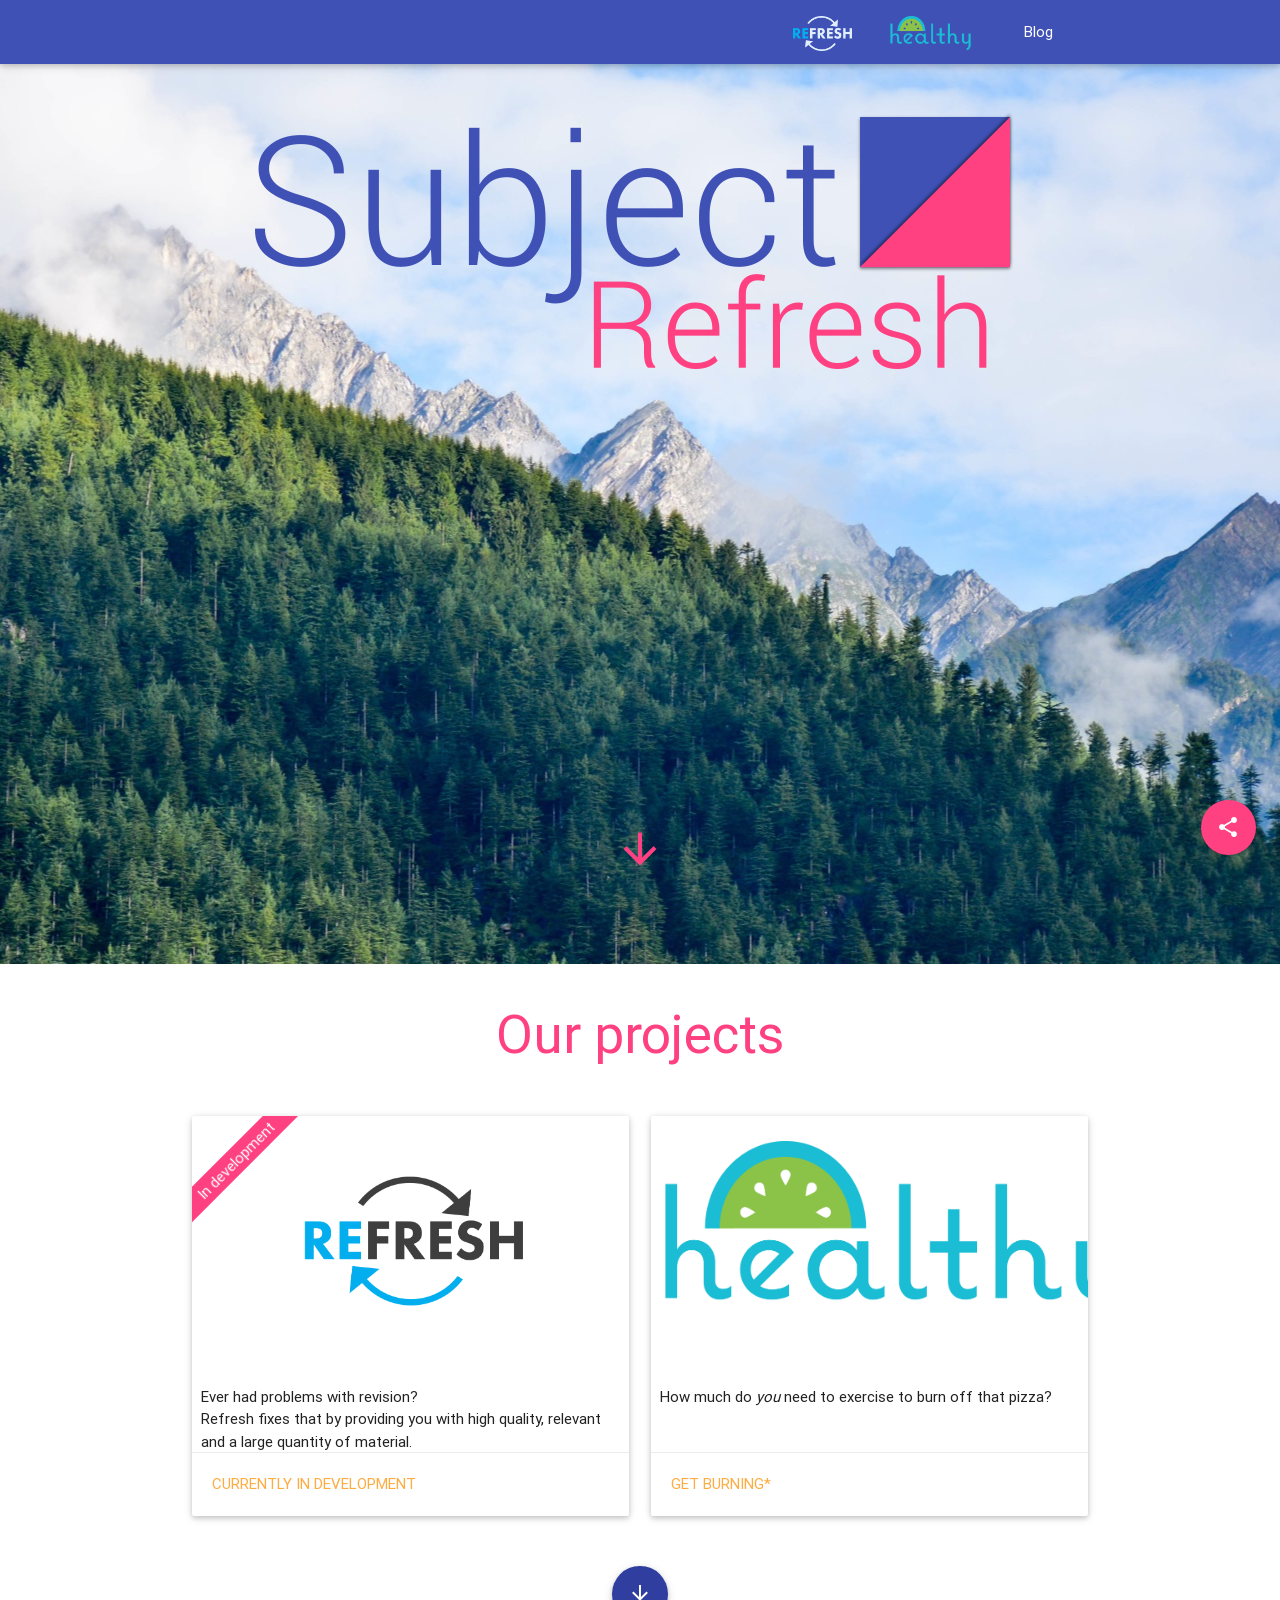
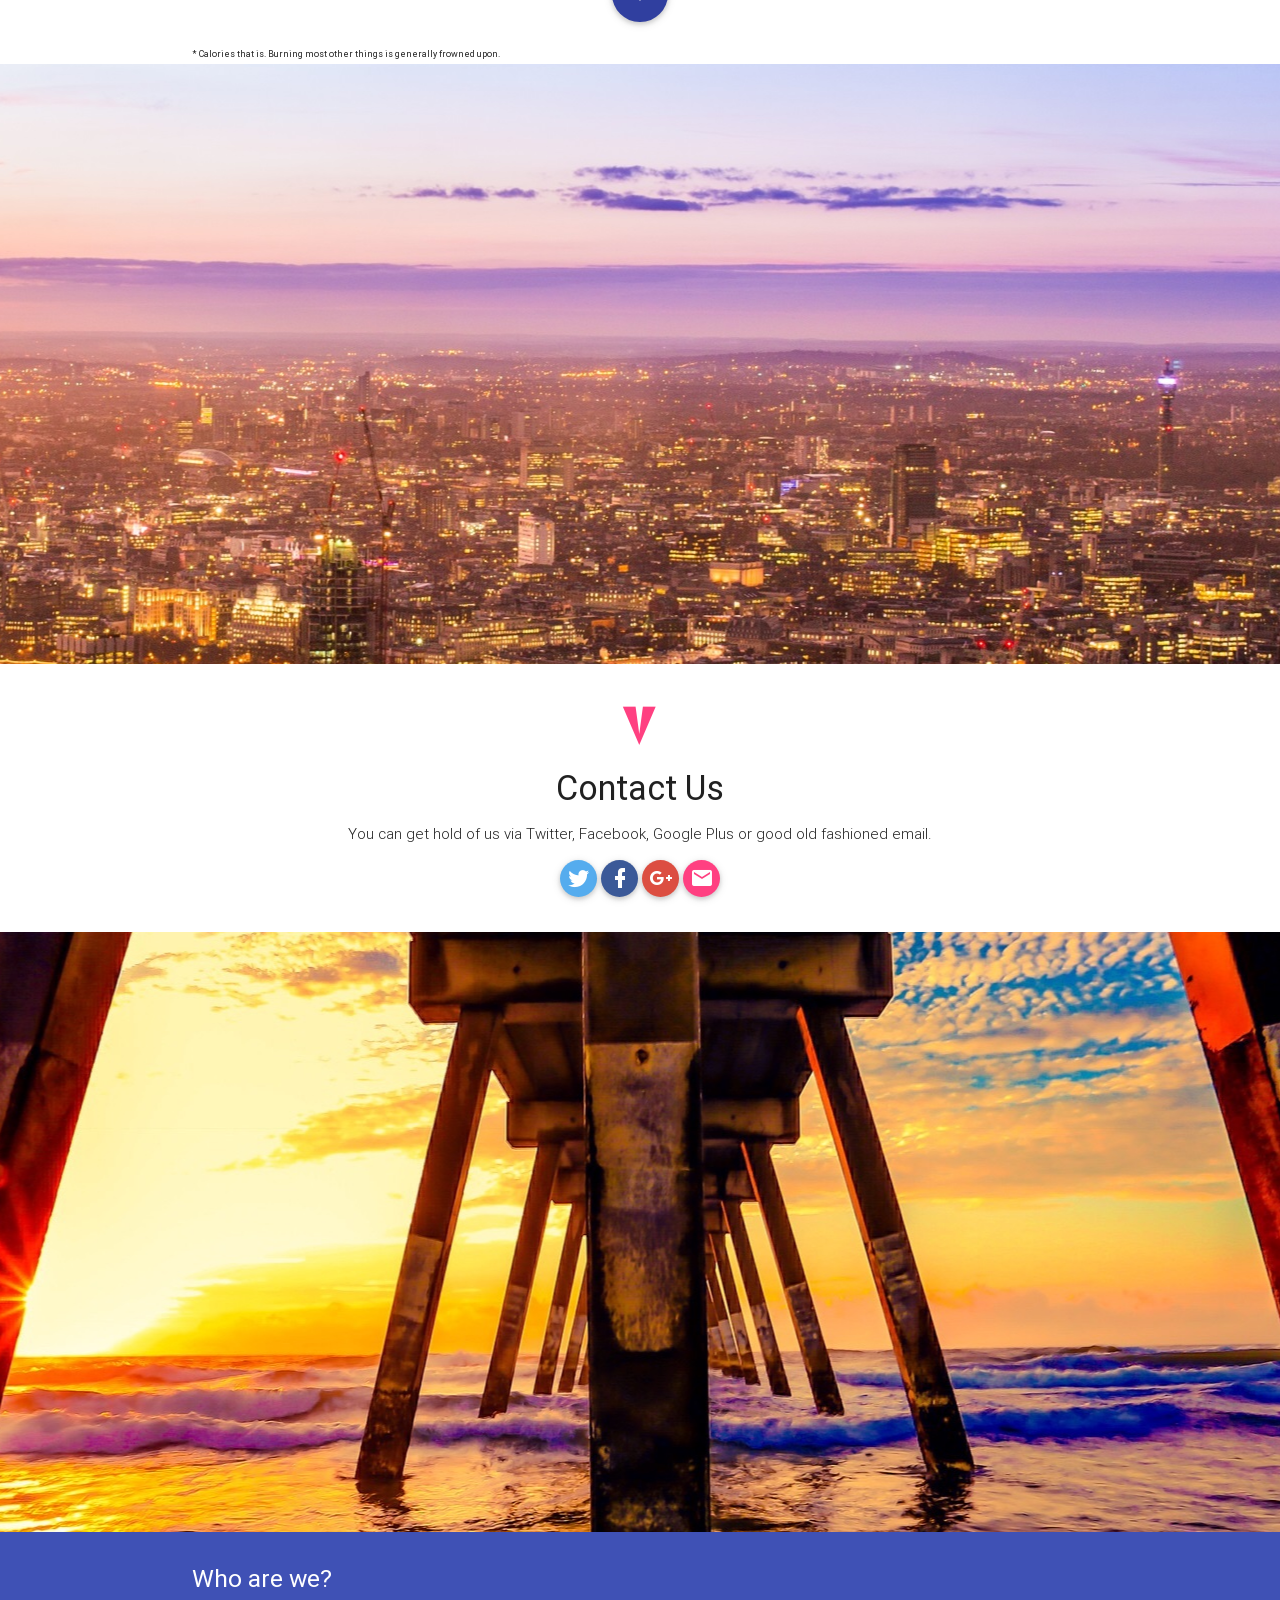
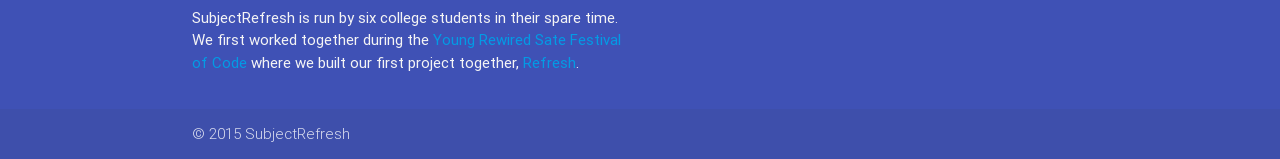
==== index.html @ 918a62bd "Align card image vertically" ====
<!DOCTYPE html>
<html lang="en">

<head>
    <meta http-equiv="Content-Type" content="text/html; charset=UTF-8" />
    <meta name="viewport" content="width=device-width, initial-scale=1, maximum-scale=1.0, user-scalable=no" />
    <title>SubjectRefresh</title>
    <!-- CSS  -->

    <link href="css/materialize.css" type="text/css" rel="stylesheet" media="screen,projection" />
    <link href="css/style.css" type="text/css" rel="stylesheet" media="screen,projection" />
    <link rel="apple-touch-icon" sizes="57x57" href="apple-touch-icon-57x57.png">
    <link rel="apple-touch-icon" sizes="60x60" href="apple-touch-icon-60x60.png">
    <link rel="apple-touch-icon" sizes="72x72" href="apple-touch-icon-72x72.png">
    <link rel="apple-touch-icon" sizes="76x76" href="apple-touch-icon-76x76.png">
    <link rel="apple-touch-icon" sizes="114x114" href="apple-touch-icon-114x114.png">
    <link rel="apple-touch-icon" sizes="120x120" href="apple-touch-icon-120x120.png">
    <link rel="apple-touch-icon" sizes="144x144" href="apple-touch-icon-144x144.png">
    <link rel="apple-touch-icon" sizes="152x152" href="apple-touch-icon-152x152.png">
    <link rel="apple-touch-icon" sizes="180x180" href="apple-touch-icon-180x180.png">
    <link rel="icon" type="image/png" href="favicon-32x32.png" sizes="32x32">
    <link rel="icon" type="image/png" href="android-chrome-192x192.png" sizes="192x192">
    <link rel="icon" type="image/png" href="favicon-96x96.png" sizes="96x96">
    <link rel="icon" type="image/png" href="favicon-16x16.png" sizes="16x16">
    <link rel="manifest" href="manifest.json">
    <link rel="mask-icon" href="safari-pinned-tab.svg" color="#3f51b5">
    <meta name="msapplication-TileColor" content="#ffffff">
    <meta name="msapplication-TileImage" content="mstile-144x144.png">
    <meta name="theme-color" content="#ffffff">

    <link href="css/materialdesignicons.css" media="all" rel="stylesheet" type="text/css" />
</head>

<body class="white">
    <div class="fixed-action-btn" style="bottom: 45px; right: 24px;">
        <a class="btn-floating btn-large pink">
            <i class="large mdi mdi-share-variant"></i>
        </a>
        <ul>
            <li><a class="btn-floating red" href="mailto:learn@subjectrefresh.info"><i class="large mdi mdi-email"></i></a></li>
            <li><a class="btn-floating blue darken-2" href="https://www.facebook.com/sharer/sharer.php?u=Check%20out%20REFRESH%20for%20some%20awesome%20revision%20tools%20http%3A//subjectrefresh.info/" target="_blank"><i class="large mdi mdi-facebook"></i></a></li>
            <li><a class="btn-floating green" href="https://plus.google.com/share?url=Check%20out%20http%3A//subjectrefresh.info/%20for%20some%20awesome%20revision%20tools%20" target="_blank"><i class="large mdi mdi-google-plus"></i></a></li>
            <li><a class="btn-floating light-blue darken-1" href="https://twitter.com/home?status=Check%20out%20http%3A//subjectrefresh.info/%20for%20some%20awesome%20revision%20tools%20%40subjectrefresh%20%23refresh" target="_blank"><i class="large mdi mdi-twitter"></i></a></li>
        </ul>
    </div>
    <nav class="indigo" role="navigation">
        <div class="nav-wrapper container">
            <ul class="right valign-wrapper">
                <li>
                    <a href="/refresh"> <img class="header-image" src="images/refresh.png" /></a>
                </li>
                <li>
                    <a href="/healthy"> <img class="header-image" src="images/healthy.png" /></a>
                </li>
                <li style="width: 100px">
                    <a href="/blog">Blog</a>
                </li>
            </ul>
        </div>
    </nav>
    <div id="index-banner" class="parallax-container center-align">
        <div class="section no-pad-bot valign-wrapper">
            <div class="container ">
                <br>
                <img class="responsive-img" src="images/logo.png">
                <a href="#projects"><span class="mdi mdi-arrow-down pink-text darken-1" style="position:absolute;left:0;right:0;bottom:10vh;font-size:50px"></span></a>
            </div>
        </div>
        <div class="parallax"><img src="images/trees.jpg" alt="Unsplashed background img 1"></div>
    </div>
    <div class=" container white">
        <div class="section">
            <div class="row">
                <div class="col s12 center pink-text">
                    <h2>Our projects</h2>
                    <br>
                </div>
                <div id="projects" class="col s12 m6 scrollspy">
                    <div class="card medium">
                        <div class="card-image valign-wrapper">
                            <div class="in-dev">In development</div>
                            <a href="/refresh" style="width: 100%;height: 100%;" class="valign-wrapper"><img src="images/refresh_dark.png"></a>
                            <span class="card-title">Refresh</span>
                        </div>
                        <div class="row">
                            <div class="card-content">
                                <p>Ever had problems with revision?</p>
                                <p>Refresh fixes that by providing you with high quality, relevant and a large quantity of material.</p>
                            </div>
                        </div>
                        <div class="card-action">
                            <a href="#projects">Currently in development</a>
                        </div>
                    </div>
                </div>
                <div class="col s12 m6">
                    <div class="card medium">
                        <div class="card-image valign-wrapper">
                            <a href="/healthy" style="width: 100%;height: 100%;" class="valign-wrapper"><img src="images/healthy.png"></a>
                            <span class="card-title">Healthy</span>
                        </div>
                        <div class="row">
                            <div class="card-content">
                                <p>How much do <i>you</i> need to exercise to burn off that pizza?</p>
                            </div>
                        </div>
                        <div class="card-action">
                            <a href="http://subjectrefresh.info/healthy/">Get burning*</a>
                        </div>
                    </div>
                </div>
            </div>
        </div>

        <div class="row center-align "><a href="#contact" class="btn-floating btn-large waves-effect waves-light indigo darken-1"><i class="mdi mdi-arrow-down"></i></a></div>
        <span class="small-font">* Calories that is. Burning most other things is generally frowned upon.</span>
    </div>
    <div class="parallax-container valign-wrapper">
        <div class="parallax"><img src="images/city.jpg" alt="Unsplashed background img 2" class="parallax-image"></div>
    </div>
    <div class="container">
        <div class="section">
            <div id="contact" class="row scrollspy">
                <div class="col s12 center">
                    <h3><i class="mdi-content-send pink-text" style="transform: rotate(90deg);"></i></h3>
                    <h4>Contact Us</h4>
                    <p class="light">You can get hold of us via Twitter, Facebook, Google Plus or good old fashioned email.</p>
                    <a href="https://twitter.com/SubjectRefresh" class="btn-floating light-blue darken-1" style="background-color:#55acee !important;" target="_blank"><i class="mdi mdi-twitter"></i></a>
                    <a href="https://facebook.com/SubjectRefresh" class="btn-floating blue darken-1" target="_blank" style="background-color:#3b5998 !important;"><i class="mdi mdi-facebook"></i></a>
                    <a href="https://plus.google.com" class="btn-floating red" target="_blank" style="background-color:#DC4E41 !important;"><i class="mdi mdi-google-plus"></i></a>
                    <a href="mailto:learn@subjectrefresh.info" class="btn-floating healthy-green"><i class="mdi mdi-email"></i></a>
                </div>
            </div>
        </div>
    </div>
    <div class="parallax-container valign-wrapper">
        <div class="parallax"><img src="images/pier.jpg" alt="Unsplashed background img 3"></div>
    </div>
    <footer class="page-footer">
        <div class="container">
            <div class="row">
                <div class="col l6 s12">
                    <h5 class="white-text">Who are we?</h5>
                    <p class="grey-text text-lighten-4">SubjectRefresh is run by six college students in their spare time. We first worked together during the <a href="http://yrs.io" target="_blank">Young Rewired Sate</a> <a href="http://festival.yrs.io" target="_blank">Festival of Code</a> where we built our first project together, <a href="/refresh" target="_blank">Refresh</a>.</p>
                </div>
            </div>
        </div>
        <div class="footer-copyright">
            <div class="container">
                &copy; 2015 SubjectRefresh
            </div>
        </div>
    </footer>
    <!--  Scripts-->
    <script src="https://code.jquery.com/jquery-2.1.1.min.js"></script>
    <script src="js/bin/materialize.js"></script>
    <script src="js/bin/init.js"></script>
    <script src="js/detectmobilebrowser.js"></script>
    <script>
    (function(i, s, o, g, r, a, m) {
        i['GoogleAnalyticsObject'] = r;
        i[r] = i[r] || function() {
            (i[r].q = i[r].q || []).push(arguments)
        }, i[r].l = 1 * new Date();
        a = s.createElement(o),
            m = s.getElementsByTagName(o)[0];
        a.async = 1;
        a.src = g;
        m.parentNode.insertBefore(a, m)
    })(window, document, 'script', 'http://www.google-analytics.com/analytics.js', 'ga');

    ga('create', 'UA-69122586-1', 'auto');
    ga('send', 'pageview');
    ga('_setDomainName', 'subjectrefresh.info');
    </script>
</body>

</html>
---- css/style.css ----
body {
    display: table;
    width: 100%;
}

.parallax-container {
    height: 600px;
}

.header-image {
    height: 35px;
    width: auto;
    vertical-align: middle;
}

footer.page-footer {
    margin-top: 0;
}

.small-font {
    font-size: 60%;
}

.parallax {
    /*top: initial;*/
}

#index-banner.parallax-container {
    height: 100vh;
}

.nav-bar-container {}
.nav-and-banner-wrapper {
    display: table-row;
}

.in-dev {
    position: absolute;
    height: 25px;
    background: #FF4081;
    min-width: 150px;
    top: 32px;
    left: -31px;
    color: #fff;
    text-align: center;
    line-height: 25px;
    transform: rotate(-45deg);
}

.drop-button {
    padding-top: 40px;
}

nav > .container > ul > li {
	min-width: 100px;
	text-align: center;
}
.card .card-image img {
    height: 80%;
    width: auto;
    margin-left: auto;
    margin-right: auto;
}
---- css/materialdesignicons.css ----
/* MaterialDesignIcons.com */
@font-face {
  font-family: "Material Design Icons";
  src: url("../fonts/materialdesignicons-webfont.eot?v=1.3.41");
  src: url("../fonts/materialdesignicons-webfont.eot?#iefix&v=1.3.41") format("embedded-opentype"), url("../fonts/materialdesignicons-webfont.woff2?v=1.3.41") format("woff2"), url("../fonts/materialdesignicons-webfont.woff?v=1.3.41") format("woff"), url("../fonts/materialdesignicons-webfont.ttf?v=1.3.41") format("truetype"), url("../fonts/materialdesignicons-webfont.svg?v=1.3.41#materialdesigniconsregular") format("svg");
  font-weight: normal;
  font-style: normal;
}
.mdi {
  display: inline-block;
  font: normal normal normal 24px/1 "Material Design Icons";
  font-size: inherit;
  text-rendering: auto;
  -webkit-font-smoothing: antialiased;
  -moz-osx-font-smoothing: grayscale;
  transform: translate(0, 0);
}

.mdi-access-point:before {
  content: "\f101";
}

.mdi-access-point-network:before {
  content: "\f102";
}

.mdi-account:before {
  content: "\f103";
}

.mdi-account-alert:before {
  content: "\f104";
}

.mdi-account-box:before {
  content: "\f105";
}

.mdi-account-box-outline:before {
  content: "\f106";
}

.mdi-account-check:before {
  content: "\f107";
}

.mdi-account-circle:before {
  content: "\f108";
}

.mdi-account-convert:before {
  content: "\f109";
}

.mdi-account-key:before {
  content: "\f10a";
}

.mdi-account-location:before {
  content: "\f10b";
}

.mdi-account-minus:before {
  content: "\f10c";
}

.mdi-account-multiple:before {
  content: "\f10d";
}

.mdi-account-multiple-outline:before {
  content: "\f10e";
}

.mdi-account-multiple-plus:before {
  content: "\f10f";
}

.mdi-account-network:before {
  content: "\f110";
}

.mdi-account-outline:before {
  content: "\f111";
}

.mdi-account-plus:before {
  content: "\f112";
}

.mdi-account-remove:before {
  content: "\f113";
}

.mdi-account-search:before {
  content: "\f114";
}

.mdi-account-star:before {
  content: "\f115";
}

.mdi-account-star-variant:before {
  content: "\f116";
}

.mdi-account-switch:before {
  content: "\f117";
}

.mdi-air-conditioner:before {
  content: "\f118";
}

.mdi-airballoon:before {
  content: "\f119";
}

.mdi-airplane:before {
  content: "\f11a";
}

.mdi-airplane-off:before {
  content: "\f11b";
}

.mdi-alarm:before {
  content: "\f11c";
}

.mdi-alarm-check:before {
  content: "\f11d";
}

.mdi-alarm-multiple:before {
  content: "\f11e";
}

.mdi-alarm-off:before {
  content: "\f11f";
}

.mdi-alarm-plus:before {
  content: "\f120";
}

.mdi-album:before {
  content: "\f121";
}

.mdi-alert:before {
  content: "\f122";
}

.mdi-alert-box:before {
  content: "\f123";
}

.mdi-alert-circle:before {
  content: "\f124";
}

.mdi-alert-octagon:before {
  content: "\f125";
}

.mdi-alpha:before {
  content: "\f126";
}

.mdi-alphabetical:before {
  content: "\f127";
}

.mdi-amazon:before {
  content: "\f128";
}

.mdi-amazon-clouddrive:before {
  content: "\f129";
}

.mdi-ambulance:before {
  content: "\f12a";
}

.mdi-android:before {
  content: "\f12b";
}

.mdi-android-debug-bridge:before {
  content: "\f12c";
}

.mdi-android-studio:before {
  content: "\f12d";
}

.mdi-apple:before {
  content: "\f12e";
}

.mdi-apple-finder:before {
  content: "\f12f";
}

.mdi-apple-ios:before {
  content: "\f130";
}

.mdi-apple-mobileme:before {
  content: "\f131";
}

.mdi-apple-safari:before {
  content: "\f132";
}

.mdi-appnet:before {
  content: "\f133";
}

.mdi-apps:before {
  content: "\f134";
}

.mdi-archive:before {
  content: "\f135";
}

.mdi-arrange-bring-forward:before {
  content: "\f136";
}

.mdi-arrange-bring-to-front:before {
  content: "\f137";
}

.mdi-arrange-send-backward:before {
  content: "\f138";
}

.mdi-arrange-send-to-back:before {
  content: "\f139";
}

.mdi-arrow-all:before {
  content: "\f13a";
}

.mdi-arrow-bottom-left:before {
  content: "\f13b";
}

.mdi-arrow-bottom-right:before {
  content: "\f13c";
}

.mdi-arrow-collapse:before {
  content: "\f13d";
}

.mdi-arrow-down:before {
  content: "\f13e";
}

.mdi-arrow-down-bold:before {
  content: "\f13f";
}

.mdi-arrow-down-bold-circle:before {
  content: "\f140";
}

.mdi-arrow-down-bold-circle-outline:before {
  content: "\f141";
}

.mdi-arrow-down-bold-hexagon-outline:before {
  content: "\f142";
}

.mdi-arrow-expand:before {
  content: "\f143";
}

.mdi-arrow-left:before {
  content: "\f144";
}

.mdi-arrow-left-bold:before {
  content: "\f145";
}

.mdi-arrow-left-bold-circle:before {
  content: "\f146";
}

.mdi-arrow-left-bold-circle-outline:before {
  content: "\f147";
}

.mdi-arrow-left-bold-hexagon-outline:before {
  content: "\f148";
}

.mdi-arrow-right:before {
  content: "\f149";
}

.mdi-arrow-right-bold:before {
  content: "\f14a";
}

.mdi-arrow-right-bold-circle:before {
  content: "\f14b";
}

.mdi-arrow-right-bold-circle-outline:before {
  content: "\f14c";
}

.mdi-arrow-right-bold-hexagon-outline:before {
  content: "\f14d";
}

.mdi-arrow-top-left:before {
  content: "\f14e";
}

.mdi-arrow-top-right:before {
  content: "\f14f";
}

.mdi-arrow-up:before {
  content: "\f150";
}

.mdi-arrow-up-bold:before {
  content: "\f151";
}

.mdi-arrow-up-bold-circle:before {
  content: "\f152";
}

.mdi-arrow-up-bold-circle-outline:before {
  content: "\f153";
}

.mdi-arrow-up-bold-hexagon-outline:before {
  content: "\f154";
}

.mdi-at:before {
  content: "\f155";
}

.mdi-attachment:before {
  content: "\f156";
}

.mdi-audiobook:before {
  content: "\f157";
}

.mdi-auto-fix:before {
  content: "\f158";
}

.mdi-auto-upload:before {
  content: "\f159";
}

.mdi-baby:before {
  content: "\f15a";
}

.mdi-backburger:before {
  content: "\f15b";
}

.mdi-backup-restore:before {
  content: "\f15c";
}

.mdi-bank:before {
  content: "\f15d";
}

.mdi-barcode:before {
  content: "\f15e";
}

.mdi-barley:before {
  content: "\f15f";
}

.mdi-barrel:before {
  content: "\f160";
}

.mdi-basecamp:before {
  content: "\f161";
}

.mdi-basket:before {
  content: "\f162";
}

.mdi-basket-fill:before {
  content: "\f163";
}

.mdi-basket-unfill:before {
  content: "\f164";
}

.mdi-battery:before {
  content: "\f165";
}

.mdi-battery-10:before {
  content: "\f166";
}

.mdi-battery-20:before {
  content: "\f167";
}

.mdi-battery-30:before {
  content: "\f168";
}

.mdi-battery-40:before {
  content: "\f169";
}

.mdi-battery-50:before {
  content: "\f16a";
}

.mdi-battery-60:before {
  content: "\f16b";
}

.mdi-battery-70:before {
  content: "\f16c";
}

.mdi-battery-80:before {
  content: "\f16d";
}

.mdi-battery-90:before {
  content: "\f16e";
}

.mdi-battery-alert:before {
  content: "\f16f";
}

.mdi-battery-charging-100:before {
  content: "\f170";
}

.mdi-battery-charging-20:before {
  content: "\f171";
}

.mdi-battery-charging-30:before {
  content: "\f172";
}

.mdi-battery-charging-40:before {
  content: "\f173";
}

.mdi-battery-charging-60:before {
  content: "\f174";
}

.mdi-battery-charging-80:before {
  content: "\f175";
}

.mdi-battery-charging-90:before {
  content: "\f176";
}

.mdi-battery-minus:before {
  content: "\f177";
}

.mdi-battery-negative:before {
  content: "\f178";
}

.mdi-battery-outline:before {
  content: "\f179";
}

.mdi-battery-plus:before {
  content: "\f17a";
}

.mdi-battery-positive:before {
  content: "\f17b";
}

.mdi-battery-unknown:before {
  content: "\f17c";
}

.mdi-beach:before {
  content: "\f17d";
}

.mdi-beaker:before {
  content: "\f17e";
}

.mdi-beaker-empty:before {
  content: "\f17f";
}

.mdi-beaker-empty-outline:before {
  content: "\f180";
}

.mdi-beaker-outline:before {
  content: "\f181";
}

.mdi-beats:before {
  content: "\f182";
}

.mdi-beer:before {
  content: "\f183";
}

.mdi-behance:before {
  content: "\f184";
}

.mdi-bell:before {
  content: "\f185";
}

.mdi-bell-off:before {
  content: "\f186";
}

.mdi-bell-outline:before {
  content: "\f187";
}

.mdi-bell-ring:before {
  content: "\f188";
}

.mdi-bell-ring-outline:before {
  content: "\f189";
}

.mdi-bell-sleep:before {
  content: "\f18a";
}

.mdi-beta:before {
  content: "\f18b";
}

.mdi-bike:before {
  content: "\f18c";
}

.mdi-bing:before {
  content: "\f18d";
}

.mdi-binoculars:before {
  content: "\f18e";
}

.mdi-bio:before {
  content: "\f18f";
}

.mdi-biohazard:before {
  content: "\f190";
}

.mdi-bitbucket:before {
  content: "\f191";
}

.mdi-black-mesa:before {
  content: "\f192";
}

.mdi-blackberry:before {
  content: "\f193";
}

.mdi-blinds:before {
  content: "\f194";
}

.mdi-block-helper:before {
  content: "\f195";
}

.mdi-blogger:before {
  content: "\f196";
}

.mdi-bluetooth:before {
  content: "\f197";
}

.mdi-bluetooth-audio:before {
  content: "\f198";
}

.mdi-bluetooth-connect:before {
  content: "\f199";
}

.mdi-bluetooth-settings:before {
  content: "\f19a";
}

.mdi-bluetooth-transfer:before {
  content: "\f19b";
}

.mdi-blur:before {
  content: "\f19c";
}

.mdi-blur-linear:before {
  content: "\f19d";
}

.mdi-blur-off:before {
  content: "\f19e";
}

.mdi-blur-radial:before {
  content: "\f19f";
}

.mdi-bone:before {
  content: "\f1a0";
}

.mdi-book:before {
  content: "\f1a1";
}

.mdi-book-multiple:before {
  content: "\f1a2";
}

.mdi-book-multiple-variant:before {
  content: "\f1a3";
}

.mdi-book-open:before {
  content: "\f1a4";
}

.mdi-book-variant:before {
  content: "\f1a5";
}

.mdi-bookmark:before {
  content: "\f1a6";
}

.mdi-bookmark-check:before {
  content: "\f1a7";
}

.mdi-bookmark-music:before {
  content: "\f1a8";
}

.mdi-bookmark-outline:before {
  content: "\f1a9";
}

.mdi-bookmark-outline-plus:before {
  content: "\f1aa";
}

.mdi-bookmark-plus:before {
  content: "\f1ab";
}

.mdi-bookmark-remove:before {
  content: "\f1ac";
}

.mdi-border-all:before {
  content: "\f1ad";
}

.mdi-border-bottom:before {
  content: "\f1ae";
}

.mdi-border-color:before {
  content: "\f1af";
}

.mdi-border-horizontal:before {
  content: "\f1b0";
}

.mdi-border-inside:before {
  content: "\f1b1";
}

.mdi-border-left:before {
  content: "\f1b2";
}

.mdi-border-none:before {
  content: "\f1b3";
}

.mdi-border-outside:before {
  content: "\f1b4";
}

.mdi-border-right:before {
  content: "\f1b5";
}

.mdi-border-top:before {
  content: "\f1b6";
}

.mdi-border-vertical:before {
  content: "\f1b7";
}

.mdi-bowling:before {
  content: "\f1b8";
}

.mdi-box:before {
  content: "\f1b9";
}

.mdi-briefcase:before {
  content: "\f1ba";
}

.mdi-briefcase-check:before {
  content: "\f1bb";
}

.mdi-briefcase-download:before {
  content: "\f1bc";
}

.mdi-briefcase-upload:before {
  content: "\f1bd";
}

.mdi-brightness-1:before {
  content: "\f1be";
}

.mdi-brightness-2:before {
  content: "\f1bf";
}

.mdi-brightness-3:before {
  content: "\f1c0";
}

.mdi-brightness-4:before {
  content: "\f1c1";
}

.mdi-brightness-5:before {
  content: "\f1c2";
}

.mdi-brightness-6:before {
  content: "\f1c3";
}

.mdi-brightness-7:before {
  content: "\f1c4";
}

.mdi-brightness-auto:before {
  content: "\f1c5";
}

.mdi-broom:before {
  content: "\f1c6";
}

.mdi-brush:before {
  content: "\f1c7";
}

.mdi-bug:before {
  content: "\f1c8";
}

.mdi-bulletin-board:before {
  content: "\f1c9";
}

.mdi-bullhorn:before {
  content: "\f1ca";
}

.mdi-bus:before {
  content: "\f1cb";
}

.mdi-cake:before {
  content: "\f1cc";
}

.mdi-cake-variant:before {
  content: "\f1cd";
}

.mdi-calculator:before {
  content: "\f1ce";
}

.mdi-calendar:before {
  content: "\f1cf";
}

.mdi-calendar-blank:before {
  content: "\f1d0";
}

.mdi-calendar-check:before {
  content: "\f1d1";
}

.mdi-calendar-clock:before {
  content: "\f1d2";
}

.mdi-calendar-multiple:before {
  content: "\f1d3";
}

.mdi-calendar-multiple-check:before {
  content: "\f1d4";
}

.mdi-calendar-plus:before {
  content: "\f1d5";
}

.mdi-calendar-remove:before {
  content: "\f1d6";
}

.mdi-calendar-text:before {
  content: "\f1d7";
}

.mdi-calendar-today:before {
  content: "\f1d8";
}

.mdi-camcorder:before {
  content: "\f1d9";
}

.mdi-camcorder-box:before {
  content: "\f1da";
}

.mdi-camcorder-box-off:before {
  content: "\f1db";
}

.mdi-camcorder-off:before {
  content: "\f1dc";
}

.mdi-camera:before {
  content: "\f1dd";
}

.mdi-camera-front:before {
  content: "\f1de";
}

.mdi-camera-front-variant:before {
  content: "\f1df";
}

.mdi-camera-iris:before {
  content: "\f1e0";
}

.mdi-camera-party-mode:before {
  content: "\f1e1";
}

.mdi-camera-rear:before {
  content: "\f1e2";
}

.mdi-camera-rear-variant:before {
  content: "\f1e3";
}

.mdi-camera-switch:before {
  content: "\f1e4";
}

.mdi-camera-timer:before {
  content: "\f1e5";
}

.mdi-candycane:before {
  content: "\f1e6";
}

.mdi-car:before {
  content: "\f1e7";
}

.mdi-car-battery:before {
  content: "\f1e8";
}

.mdi-car-wash:before {
  content: "\f1e9";
}

.mdi-carrot:before {
  content: "\f1ea";
}

.mdi-cart:before {
  content: "\f1eb";
}

.mdi-cart-outline:before {
  content: "\f1ec";
}

.mdi-case-sensitive-alt:before {
  content: "\f1ed";
}

.mdi-cash:before {
  content: "\f1ee";
}

.mdi-cash-100:before {
  content: "\f1ef";
}

.mdi-cash-multiple:before {
  content: "\f1f0";
}

.mdi-cash-usd:before {
  content: "\f1f1";
}

.mdi-cast:before {
  content: "\f1f2";
}

.mdi-cast-connected:before {
  content: "\f1f3";
}

.mdi-castle:before {
  content: "\f1f4";
}

.mdi-cat:before {
  content: "\f1f5";
}

.mdi-cellphone:before {
  content: "\f1f6";
}

.mdi-cellphone-android:before {
  content: "\f1f7";
}

.mdi-cellphone-basic:before {
  content: "\f1f8";
}

.mdi-cellphone-dock:before {
  content: "\f1f9";
}

.mdi-cellphone-iphone:before {
  content: "\f1fa";
}

.mdi-cellphone-link:before {
  content: "\f1fb";
}

.mdi-cellphone-link-off:before {
  content: "\f1fc";
}

.mdi-cellphone-settings:before {
  content: "\f1fd";
}

.mdi-certificate:before {
  content: "\f1fe";
}

.mdi-chair-school:before {
  content: "\f1ff";
}

.mdi-chart-arc:before {
  content: "\f200";
}

.mdi-chart-areaspline:before {
  content: "\f201";
}

.mdi-chart-bar:before {
  content: "\f202";
}

.mdi-chart-histogram:before {
  content: "\f203";
}

.mdi-chart-line:before {
  content: "\f204";
}

.mdi-chart-pie:before {
  content: "\f205";
}

.mdi-check:before {
  content: "\f206";
}

.mdi-check-all:before {
  content: "\f207";
}

.mdi-checkbox-blank:before {
  content: "\f208";
}

.mdi-checkbox-blank-circle:before {
  content: "\f209";
}

.mdi-checkbox-blank-circle-outline:before {
  content: "\f20a";
}

.mdi-checkbox-blank-outline:before {
  content: "\f20b";
}

.mdi-checkbox-marked:before {
  content: "\f20c";
}

.mdi-checkbox-marked-circle:before {
  content: "\f20d";
}

.mdi-checkbox-marked-circle-outline:before {
  content: "\f20e";
}

.mdi-checkbox-marked-outline:before {
  content: "\f20f";
}

.mdi-checkbox-multiple-blank:before {
  content: "\f210";
}

.mdi-checkbox-multiple-blank-outline:before {
  content: "\f211";
}

.mdi-checkbox-multiple-marked:before {
  content: "\f212";
}

.mdi-checkbox-multiple-marked-outline:before {
  content: "\f213";
}

.mdi-checkerboard:before {
  content: "\f214";
}

.mdi-chevron-double-down:before {
  content: "\f215";
}

.mdi-chevron-double-left:before {
  content: "\f216";
}

.mdi-chevron-double-right:before {
  content: "\f217";
}

.mdi-chevron-double-up:before {
  content: "\f218";
}

.mdi-chevron-down:before {
  content: "\f219";
}

.mdi-chevron-left:before {
  content: "\f21a";
}

.mdi-chevron-right:before {
  content: "\f21b";
}

.mdi-chevron-up:before {
  content: "\f21c";
}

.mdi-church:before {
  content: "\f21d";
}

.mdi-cisco-webex:before {
  content: "\f21e";
}

.mdi-city:before {
  content: "\f21f";
}

.mdi-clipboard:before {
  content: "\f220";
}

.mdi-clipboard-account:before {
  content: "\f221";
}

.mdi-clipboard-alert:before {
  content: "\f222";
}

.mdi-clipboard-arrow-down:before {
  content: "\f223";
}

.mdi-clipboard-arrow-left:before {
  content: "\f224";
}

.mdi-clipboard-check:before {
  content: "\f225";
}

.mdi-clipboard-outline:before {
  content: "\f226";
}

.mdi-clipboard-text:before {
  content: "\f227";
}

.mdi-clippy:before {
  content: "\f228";
}

.mdi-clock:before {
  content: "\f229";
}

.mdi-clock-fast:before {
  content: "\f22a";
}

.mdi-close:before {
  content: "\f22b";
}

.mdi-close-box:before {
  content: "\f22c";
}

.mdi-close-box-outline:before {
  content: "\f22d";
}

.mdi-close-circle:before {
  content: "\f22e";
}

.mdi-close-circle-outline:before {
  content: "\f22f";
}

.mdi-close-network:before {
  content: "\f230";
}

.mdi-closed-caption:before {
  content: "\f231";
}

.mdi-cloud:before {
  content: "\f232";
}

.mdi-cloud-check:before {
  content: "\f233";
}

.mdi-cloud-circle:before {
  content: "\f234";
}

.mdi-cloud-download:before {
  content: "\f235";
}

.mdi-cloud-outline:before {
  content: "\f236";
}

.mdi-cloud-outline-off:before {
  content: "\f237";
}

.mdi-cloud-print:before {
  content: "\f238";
}

.mdi-cloud-print-outline:before {
  content: "\f239";
}

.mdi-cloud-upload:before {
  content: "\f23a";
}

.mdi-code-array:before {
  content: "\f23b";
}

.mdi-code-braces:before {
  content: "\f23c";
}

.mdi-code-brackets:before {
  content: "\f23d";
}

.mdi-code-equal:before {
  content: "\f23e";
}

.mdi-code-greater-than:before {
  content: "\f23f";
}

.mdi-code-less-than:before {
  content: "\f240";
}

.mdi-code-less-than-or-equal:before {
  content: "\f241";
}

.mdi-code-not-equal:before {
  content: "\f242";
}

.mdi-code-not-equal-variant:before {
  content: "\f243";
}

.mdi-code-parentheses:before {
  content: "\f244";
}

.mdi-code-string:before {
  content: "\f245";
}

.mdi-code-tags:before {
  content: "\f246";
}

.mdi-codepen:before {
  content: "\f247";
}

.mdi-coffee:before {
  content: "\f248";
}

.mdi-coffee-to-go:before {
  content: "\f249";
}

.mdi-coin:before {
  content: "\f24a";
}

.mdi-color-helper:before {
  content: "\f24b";
}

.mdi-comment:before {
  content: "\f24c";
}

.mdi-comment-account:before {
  content: "\f24d";
}

.mdi-comment-account-outline:before {
  content: "\f24e";
}

.mdi-comment-alert:before {
  content: "\f24f";
}

.mdi-comment-alert-outline:before {
  content: "\f250";
}

.mdi-comment-check:before {
  content: "\f251";
}

.mdi-comment-check-outline:before {
  content: "\f252";
}

.mdi-comment-multiple-outline:before {
  content: "\f253";
}

.mdi-comment-outline:before {
  content: "\f254";
}

.mdi-comment-plus-outline:before {
  content: "\f255";
}

.mdi-comment-processing:before {
  content: "\f256";
}

.mdi-comment-processing-outline:before {
  content: "\f257";
}

.mdi-comment-remove-outline:before {
  content: "\f258";
}

.mdi-comment-text:before {
  content: "\f259";
}

.mdi-comment-text-outline:before {
  content: "\f25a";
}

.mdi-compare:before {
  content: "\f25b";
}

.mdi-compass:before {
  content: "\f25c";
}

.mdi-compass-outline:before {
  content: "\f25d";
}

.mdi-console:before {
  content: "\f25e";
}

.mdi-content-copy:before {
  content: "\f25f";
}

.mdi-content-cut:before {
  content: "\f260";
}

.mdi-content-duplicate:before {
  content: "\f261";
}

.mdi-content-paste:before {
  content: "\f262";
}

.mdi-content-save:before {
  content: "\f263";
}

.mdi-content-save-all:before {
  content: "\f264";
}

.mdi-contrast:before {
  content: "\f265";
}

.mdi-contrast-box:before {
  content: "\f266";
}

.mdi-contrast-circle:before {
  content: "\f267";
}

.mdi-cow:before {
  content: "\f268";
}

.mdi-credit-card:before {
  content: "\f269";
}

.mdi-credit-card-multiple:before {
  content: "\f26a";
}

.mdi-credit-card-scan:before {
  content: "\f26b";
}

.mdi-crop:before {
  content: "\f26c";
}

.mdi-crop-free:before {
  content: "\f26d";
}

.mdi-crop-landscape:before {
  content: "\f26e";
}

.mdi-crop-portrait:before {
  content: "\f26f";
}

.mdi-crop-square:before {
  content: "\f270";
}

.mdi-crosshairs:before {
  content: "\f271";
}

.mdi-crosshairs-gps:before {
  content: "\f272";
}

.mdi-crown:before {
  content: "\f273";
}

.mdi-cube:before {
  content: "\f274";
}

.mdi-cube-outline:before {
  content: "\f275";
}

.mdi-cube-unfolded:before {
  content: "\f276";
}

.mdi-cup:before {
  content: "\f277";
}

.mdi-cup-water:before {
  content: "\f278";
}

.mdi-currency-btc:before {
  content: "\f279";
}

.mdi-currency-eur:before {
  content: "\f27a";
}

.mdi-currency-gbp:before {
  content: "\f27b";
}

.mdi-currency-inr:before {
  content: "\f27c";
}

.mdi-currency-ngn:before {
  content: "\f27d";
}

.mdi-currency-rub:before {
  content: "\f27e";
}

.mdi-currency-try:before {
  content: "\f27f";
}

.mdi-currency-usd:before {
  content: "\f280";
}

.mdi-cursor-default:before {
  content: "\f281";
}

.mdi-cursor-default-outline:before {
  content: "\f282";
}

.mdi-cursor-move:before {
  content: "\f283";
}

.mdi-cursor-pointer:before {
  content: "\f284";
}

.mdi-database:before {
  content: "\f285";
}

.mdi-database-minus:before {
  content: "\f286";
}

.mdi-database-plus:before {
  content: "\f287";
}

.mdi-debug-step-into:before {
  content: "\f288";
}

.mdi-debug-step-out:before {
  content: "\f289";
}

.mdi-debug-step-over:before {
  content: "\f28a";
}

.mdi-decimal-decrease:before {
  content: "\f28b";
}

.mdi-decimal-increase:before {
  content: "\f28c";
}

.mdi-delete:before {
  content: "\f28d";
}

.mdi-delete-variant:before {
  content: "\f28e";
}

.mdi-deskphone:before {
  content: "\f28f";
}

.mdi-desktop-mac:before {
  content: "\f290";
}

.mdi-desktop-tower:before {
  content: "\f291";
}

.mdi-details:before {
  content: "\f292";
}

.mdi-deviantart:before {
  content: "\f293";
}

.mdi-diamond:before {
  content: "\f294";
}

.mdi-dice:before {
  content: "\f295";
}

.mdi-dice-1:before {
  content: "\f296";
}

.mdi-dice-2:before {
  content: "\f297";
}

.mdi-dice-3:before {
  content: "\f298";
}

.mdi-dice-4:before {
  content: "\f299";
}

.mdi-dice-5:before {
  content: "\f29a";
}

.mdi-dice-6:before {
  content: "\f29b";
}

.mdi-directions:before {
  content: "\f29c";
}

.mdi-disk-alert:before {
  content: "\f29d";
}

.mdi-disqus:before {
  content: "\f29e";
}

.mdi-disqus-outline:before {
  content: "\f29f";
}

.mdi-division:before {
  content: "\f2a0";
}

.mdi-division-box:before {
  content: "\f2a1";
}

.mdi-dns:before {
  content: "\f2a2";
}

.mdi-domain:before {
  content: "\f2a3";
}

.mdi-dots-horizontal:before {
  content: "\f2a4";
}

.mdi-dots-vertical:before {
  content: "\f2a5";
}

.mdi-download:before {
  content: "\f2a6";
}

.mdi-drag:before {
  content: "\f2a7";
}

.mdi-drag-horizontal:before {
  content: "\f2a8";
}

.mdi-drag-vertical:before {
  content: "\f2a9";
}

.mdi-drawing:before {
  content: "\f2aa";
}

.mdi-drawing-box:before {
  content: "\f2ab";
}

.mdi-dribbble:before {
  content: "\f2ac";
}

.mdi-dribbble-box:before {
  content: "\f2ad";
}

.mdi-drone:before {
  content: "\f2ae";
}

.mdi-dropbox:before {
  content: "\f2af";
}

.mdi-drupal:before {
  content: "\f2b0";
}

.mdi-duck:before {
  content: "\f2b1";
}

.mdi-dumbbell:before {
  content: "\f2b2";
}

.mdi-earth:before {
  content: "\f2b3";
}

.mdi-earth-off:before {
  content: "\f2b4";
}

.mdi-edge:before {
  content: "\f2b5";
}

.mdi-eject:before {
  content: "\f2b6";
}

.mdi-elevation-decline:before {
  content: "\f2b7";
}

.mdi-elevation-rise:before {
  content: "\f2b8";
}

.mdi-elevator:before {
  content: "\f2b9";
}

.mdi-email:before {
  content: "\f2ba";
}

.mdi-email-open:before {
  content: "\f2bb";
}

.mdi-email-outline:before {
  content: "\f2bc";
}

.mdi-email-secure:before {
  content: "\f2bd";
}

.mdi-emoticon:before {
  content: "\f2be";
}

.mdi-emoticon-cool:before {
  content: "\f2bf";
}

.mdi-emoticon-devil:before {
  content: "\f2c0";
}

.mdi-emoticon-happy:before {
  content: "\f2c1";
}

.mdi-emoticon-neutral:before {
  content: "\f2c2";
}

.mdi-emoticon-poop:before {
  content: "\f2c3";
}

.mdi-emoticon-sad:before {
  content: "\f2c4";
}

.mdi-emoticon-tongue:before {
  content: "\f2c5";
}

.mdi-engine:before {
  content: "\f2c6";
}

.mdi-engine-outline:before {
  content: "\f2c7";
}

.mdi-equal:before {
  content: "\f2c8";
}

.mdi-equal-box:before {
  content: "\f2c9";
}

.mdi-eraser:before {
  content: "\f2ca";
}

.mdi-escalator:before {
  content: "\f2cb";
}

.mdi-ethernet:before {
  content: "\f2cc";
}

.mdi-ethernet-cable:before {
  content: "\f2cd";
}

.mdi-ethernet-cable-off:before {
  content: "\f2ce";
}

.mdi-etsy:before {
  content: "\f2cf";
}

.mdi-evernote:before {
  content: "\f2d0";
}

.mdi-exclamation:before {
  content: "\f2d1";
}

.mdi-exit-to-app:before {
  content: "\f2d2";
}

.mdi-export:before {
  content: "\f2d3";
}

.mdi-eye:before {
  content: "\f2d4";
}

.mdi-eye-off:before {
  content: "\f2d5";
}

.mdi-eyedropper:before {
  content: "\f2d6";
}

.mdi-eyedropper-variant:before {
  content: "\f2d7";
}

.mdi-facebook:before {
  content: "\f2d8";
}

.mdi-facebook-box:before {
  content: "\f2d9";
}

.mdi-facebook-messenger:before {
  content: "\f2da";
}

.mdi-factory:before {
  content: "\f2db";
}

.mdi-fan:before {
  content: "\f2dc";
}

.mdi-fast-forward:before {
  content: "\f2dd";
}

.mdi-fax:before {
  content: "\f2de";
}

.mdi-ferry:before {
  content: "\f2df";
}

.mdi-file:before {
  content: "\f2e0";
}

.mdi-file-chart:before {
  content: "\f2e1";
}

.mdi-file-check:before {
  content: "\f2e2";
}

.mdi-file-cloud:before {
  content: "\f2e3";
}

.mdi-file-delimited:before {
  content: "\f2e4";
}

.mdi-file-document:before {
  content: "\f2e5";
}

.mdi-file-document-box:before {
  content: "\f2e6";
}

.mdi-file-excel:before {
  content: "\f2e7";
}

.mdi-file-excel-box:before {
  content: "\f2e8";
}

.mdi-file-find:before {
  content: "\f2e9";
}

.mdi-file-image:before {
  content: "\f2ea";
}

.mdi-file-image-box:before {
  content: "\f2eb";
}

.mdi-file-lock:before {
  content: "\f2ec";
}

.mdi-file-multiple:before {
  content: "\f2ed";
}

.mdi-file-music:before {
  content: "\f2ee";
}

.mdi-file-outline:before {
  content: "\f2ef";
}

.mdi-file-pdf:before {
  content: "\f2f0";
}

.mdi-file-pdf-box:before {
  content: "\f2f1";
}

.mdi-file-powerpoint:before {
  content: "\f2f2";
}

.mdi-file-powerpoint-box:before {
  content: "\f2f3";
}

.mdi-file-presentation-box:before {
  content: "\f2f4";
}

.mdi-file-send:before {
  content: "\f2f5";
}

.mdi-file-video:before {
  content: "\f2f6";
}

.mdi-file-word:before {
  content: "\f2f7";
}

.mdi-file-word-box:before {
  content: "\f2f8";
}

.mdi-file-xml:before {
  content: "\f2f9";
}

.mdi-film:before {
  content: "\f2fa";
}

.mdi-filmstrip:before {
  content: "\f2fb";
}

.mdi-filmstrip-off:before {
  content: "\f2fc";
}

.mdi-filter:before {
  content: "\f2fd";
}

.mdi-filter-outline:before {
  content: "\f2fe";
}

.mdi-filter-remove:before {
  content: "\f2ff";
}

.mdi-filter-remove-outline:before {
  content: "\f300";
}

.mdi-filter-variant:before {
  content: "\f301";
}

.mdi-fingerprint:before {
  content: "\f302";
}

.mdi-fire:before {
  content: "\f303";
}

.mdi-firefox:before {
  content: "\f304";
}

.mdi-fish:before {
  content: "\f305";
}

.mdi-flag:before {
  content: "\f306";
}

.mdi-flag-checkered:before {
  content: "\f307";
}

.mdi-flag-outline:before {
  content: "\f308";
}

.mdi-flag-outline-variant:before {
  content: "\f309";
}

.mdi-flag-triangle:before {
  content: "\f30a";
}

.mdi-flag-variant:before {
  content: "\f30b";
}

.mdi-flash:before {
  content: "\f30c";
}

.mdi-flash-auto:before {
  content: "\f30d";
}

.mdi-flash-off:before {
  content: "\f30e";
}

.mdi-flashlight:before {
  content: "\f30f";
}

.mdi-flashlight-off:before {
  content: "\f310";
}

.mdi-flattr:before {
  content: "\f311";
}

.mdi-flip-to-back:before {
  content: "\f312";
}

.mdi-flip-to-front:before {
  content: "\f313";
}

.mdi-floppy:before {
  content: "\f314";
}

.mdi-flower:before {
  content: "\f315";
}

.mdi-folder:before {
  content: "\f316";
}

.mdi-folder-account:before {
  content: "\f317";
}

.mdi-folder-download:before {
  content: "\f318";
}

.mdi-folder-google-drive:before {
  content: "\f319";
}

.mdi-folder-image:before {
  content: "\f31a";
}

.mdi-folder-lock:before {
  content: "\f31b";
}

.mdi-folder-lock-open:before {
  content: "\f31c";
}

.mdi-folder-move:before {
  content: "\f31d";
}

.mdi-folder-multiple:before {
  content: "\f31e";
}

.mdi-folder-multiple-image:before {
  content: "\f31f";
}

.mdi-folder-multiple-outline:before {
  content: "\f320";
}

.mdi-folder-outline:before {
  content: "\f321";
}

.mdi-folder-plus:before {
  content: "\f322";
}

.mdi-folder-remove:before {
  content: "\f323";
}

.mdi-folder-upload:before {
  content: "\f324";
}

.mdi-food:before {
  content: "\f325";
}

.mdi-food-apple:before {
  content: "\f326";
}

.mdi-food-variant:before {
  content: "\f327";
}

.mdi-football:before {
  content: "\f328";
}

.mdi-football-australian:before {
  content: "\f329";
}

.mdi-football-helmet:before {
  content: "\f32a";
}

.mdi-format-align-center:before {
  content: "\f32b";
}

.mdi-format-align-justify:before {
  content: "\f32c";
}

.mdi-format-align-left:before {
  content: "\f32d";
}

.mdi-format-align-right:before {
  content: "\f32e";
}

.mdi-format-bold:before {
  content: "\f32f";
}

.mdi-format-clear:before {
  content: "\f330";
}

.mdi-format-color-fill:before {
  content: "\f331";
}

.mdi-format-float-center:before {
  content: "\f332";
}

.mdi-format-float-left:before {
  content: "\f333";
}

.mdi-format-float-none:before {
  content: "\f334";
}

.mdi-format-float-right:before {
  content: "\f335";
}

.mdi-format-header-1:before {
  content: "\f336";
}

.mdi-format-header-2:before {
  content: "\f337";
}

.mdi-format-header-3:before {
  content: "\f338";
}

.mdi-format-header-4:before {
  content: "\f339";
}

.mdi-format-header-5:before {
  content: "\f33a";
}

.mdi-format-header-6:before {
  content: "\f33b";
}

.mdi-format-header-decrease:before {
  content: "\f33c";
}

.mdi-format-header-equal:before {
  content: "\f33d";
}

.mdi-format-header-increase:before {
  content: "\f33e";
}

.mdi-format-header-pound:before {
  content: "\f33f";
}

.mdi-format-indent-decrease:before {
  content: "\f340";
}

.mdi-format-indent-increase:before {
  content: "\f341";
}

.mdi-format-italic:before {
  content: "\f342";
}

.mdi-format-line-spacing:before {
  content: "\f343";
}

.mdi-format-list-bulleted:before {
  content: "\f344";
}

.mdi-format-list-bulleted-type:before {
  content: "\f345";
}

.mdi-format-list-numbers:before {
  content: "\f346";
}

.mdi-format-paint:before {
  content: "\f347";
}

.mdi-format-paragraph:before {
  content: "\f348";
}

.mdi-format-quote:before {
  content: "\f349";
}

.mdi-format-size:before {
  content: "\f34a";
}

.mdi-format-strikethrough:before {
  content: "\f34b";
}

.mdi-format-strikethrough-variant:before {
  content: "\f34c";
}

.mdi-format-subscript:before {
  content: "\f34d";
}

.mdi-format-superscript:before {
  content: "\f34e";
}

.mdi-format-text:before {
  content: "\f34f";
}

.mdi-format-textdirection-l-to-r:before {
  content: "\f350";
}

.mdi-format-textdirection-r-to-l:before {
  content: "\f351";
}

.mdi-format-underline:before {
  content: "\f352";
}

.mdi-format-wrap-inline:before {
  content: "\f353";
}

.mdi-format-wrap-square:before {
  content: "\f354";
}

.mdi-format-wrap-tight:before {
  content: "\f355";
}

.mdi-format-wrap-top-bottom:before {
  content: "\f356";
}

.mdi-forum:before {
  content: "\f357";
}

.mdi-forward:before {
  content: "\f358";
}

.mdi-foursquare:before {
  content: "\f359";
}

.mdi-fridge:before {
  content: "\f35a";
}

.mdi-fullscreen:before {
  content: "\f35b";
}

.mdi-fullscreen-exit:before {
  content: "\f35c";
}

.mdi-function:before {
  content: "\f35d";
}

.mdi-gamepad:before {
  content: "\f35e";
}

.mdi-gamepad-variant:before {
  content: "\f35f";
}

.mdi-gas-station:before {
  content: "\f360";
}

.mdi-gauge:before {
  content: "\f361";
}

.mdi-gavel:before {
  content: "\f362";
}

.mdi-gender-female:before {
  content: "\f363";
}

.mdi-gender-male:before {
  content: "\f364";
}

.mdi-gender-male-female:before {
  content: "\f365";
}

.mdi-gender-transgender:before {
  content: "\f366";
}

.mdi-gift:before {
  content: "\f367";
}

.mdi-git:before {
  content: "\f368";
}

.mdi-github-box:before {
  content: "\f369";
}

.mdi-github-circle:before {
  content: "\f36a";
}

.mdi-glass-flute:before {
  content: "\f36b";
}

.mdi-glass-mug:before {
  content: "\f36c";
}

.mdi-glass-stange:before {
  content: "\f36d";
}

.mdi-glass-tulip:before {
  content: "\f36e";
}

.mdi-glasses:before {
  content: "\f36f";
}

.mdi-gmail:before {
  content: "\f370";
}

.mdi-google:before {
  content: "\f371";
}

.mdi-google-chrome:before {
  content: "\f372";
}

.mdi-google-circles:before {
  content: "\f373";
}

.mdi-google-circles-communities:before {
  content: "\f374";
}

.mdi-google-circles-extended:before {
  content: "\f375";
}

.mdi-google-circles-group:before {
  content: "\f376";
}

.mdi-google-controller:before {
  content: "\f377";
}

.mdi-google-controller-off:before {
  content: "\f378";
}

.mdi-google-drive:before {
  content: "\f379";
}

.mdi-google-earth:before {
  content: "\f37a";
}

.mdi-google-glass:before {
  content: "\f37b";
}

.mdi-google-pages:before {
  content: "\f37c";
}

.mdi-google-play:before {
  content: "\f37d";
}

.mdi-google-plus:before {
  content: "\f37e";
}

.mdi-google-plus-box:before {
  content: "\f37f";
}

.mdi-grid:before {
  content: "\f380";
}

.mdi-grid-off:before {
  content: "\f381";
}

.mdi-group:before {
  content: "\f382";
}

.mdi-guitar:before {
  content: "\f383";
}

.mdi-guitar-pick:before {
  content: "\f384";
}

.mdi-guitar-pick-outline:before {
  content: "\f385";
}

.mdi-hand-pointing-right:before {
  content: "\f386";
}

.mdi-hanger:before {
  content: "\f387";
}

.mdi-hangouts:before {
  content: "\f388";
}

.mdi-harddisk:before {
  content: "\f389";
}

.mdi-headphones:before {
  content: "\f38a";
}

.mdi-headphones-box:before {
  content: "\f38b";
}

.mdi-headphones-settings:before {
  content: "\f38c";
}

.mdi-headset:before {
  content: "\f38d";
}

.mdi-headset-dock:before {
  content: "\f38e";
}

.mdi-headset-off:before {
  content: "\f38f";
}

.mdi-heart:before {
  content: "\f390";
}

.mdi-heart-box:before {
  content: "\f391";
}

.mdi-heart-box-outline:before {
  content: "\f392";
}

.mdi-heart-broken:before {
  content: "\f393";
}

.mdi-heart-outline:before {
  content: "\f394";
}

.mdi-help:before {
  content: "\f395";
}

.mdi-help-circle:before {
  content: "\f396";
}

.mdi-hexagon:before {
  content: "\f397";
}

.mdi-hexagon-outline:before {
  content: "\f398";
}

.mdi-history:before {
  content: "\f399";
}

.mdi-hololens:before {
  content: "\f39a";
}

.mdi-home:before {
  content: "\f39b";
}

.mdi-home-modern:before {
  content: "\f39c";
}

.mdi-home-variant:before {
  content: "\f39d";
}

.mdi-hops:before {
  content: "\f39e";
}

.mdi-hospital:before {
  content: "\f39f";
}

.mdi-hospital-building:before {
  content: "\f3a0";
}

.mdi-hospital-marker:before {
  content: "\f3a1";
}

.mdi-hotel:before {
  content: "\f3a2";
}

.mdi-houzz:before {
  content: "\f3a3";
}

.mdi-houzz-box:before {
  content: "\f3a4";
}

.mdi-human:before {
  content: "\f3a5";
}

.mdi-human-child:before {
  content: "\f3a6";
}

.mdi-human-male-female:before {
  content: "\f3a7";
}

.mdi-image-album:before {
  content: "\f3a8";
}

.mdi-image-area:before {
  content: "\f3a9";
}

.mdi-image-area-close:before {
  content: "\f3aa";
}

.mdi-image-broken:before {
  content: "\f3ab";
}

.mdi-image-filter:before {
  content: "\f3ac";
}

.mdi-image-filter-black-white:before {
  content: "\f3ad";
}

.mdi-image-filter-center-focus:before {
  content: "\f3ae";
}

.mdi-image-filter-drama:before {
  content: "\f3af";
}

.mdi-image-filter-frames:before {
  content: "\f3b0";
}

.mdi-image-filter-hdr:before {
  content: "\f3b1";
}

.mdi-image-filter-none:before {
  content: "\f3b2";
}

.mdi-image-filter-tilt-shift:before {
  content: "\f3b3";
}

.mdi-image-filter-vintage:before {
  content: "\f3b4";
}

.mdi-import:before {
  content: "\f3b5";
}

.mdi-inbox:before {
  content: "\f3b6";
}

.mdi-information:before {
  content: "\f3b7";
}

.mdi-information-outline:before {
  content: "\f3b8";
}

.mdi-instagram:before {
  content: "\f3b9";
}

.mdi-instapaper:before {
  content: "\f3ba";
}

.mdi-internet-explorer:before {
  content: "\f3bb";
}

.mdi-invert-colors:before {
  content: "\f3bc";
}

.mdi-jira:before {
  content: "\f3bd";
}

.mdi-jsfiddle:before {
  content: "\f3be";
}

.mdi-keg:before {
  content: "\f3bf";
}

.mdi-key:before {
  content: "\f3c0";
}

.mdi-key-change:before {
  content: "\f3c1";
}

.mdi-key-minus:before {
  content: "\f3c2";
}

.mdi-key-plus:before {
  content: "\f3c3";
}

.mdi-key-remove:before {
  content: "\f3c4";
}

.mdi-key-variant:before {
  content: "\f3c5";
}

.mdi-keyboard:before {
  content: "\f3c6";
}

.mdi-keyboard-backspace:before {
  content: "\f3c7";
}

.mdi-keyboard-caps:before {
  content: "\f3c8";
}

.mdi-keyboard-close:before {
  content: "\f3c9";
}

.mdi-keyboard-off:before {
  content: "\f3ca";
}

.mdi-keyboard-return:before {
  content: "\f3cb";
}

.mdi-keyboard-tab:before {
  content: "\f3cc";
}

.mdi-keyboard-variant:before {
  content: "\f3cd";
}

.mdi-label:before {
  content: "\f3ce";
}

.mdi-label-outline:before {
  content: "\f3cf";
}

.mdi-lan:before {
  content: "\f3d0";
}

.mdi-lan-connect:before {
  content: "\f3d1";
}

.mdi-lan-disconnect:before {
  content: "\f3d2";
}

.mdi-lan-pending:before {
  content: "\f3d3";
}

.mdi-language-csharp:before {
  content: "\f3d4";
}

.mdi-language-css3:before {
  content: "\f3d5";
}

.mdi-language-html5:before {
  content: "\f3d6";
}

.mdi-language-javascript:before {
  content: "\f3d7";
}

.mdi-language-python:before {
  content: "\f3d8";
}

.mdi-language-python-text:before {
  content: "\f3d9";
}

.mdi-laptop:before {
  content: "\f3da";
}

.mdi-laptop-chromebook:before {
  content: "\f3db";
}

.mdi-laptop-mac:before {
  content: "\f3dc";
}

.mdi-laptop-windows:before {
  content: "\f3dd";
}

.mdi-lastfm:before {
  content: "\f3de";
}

.mdi-launch:before {
  content: "\f3df";
}

.mdi-layers:before {
  content: "\f3e0";
}

.mdi-layers-off:before {
  content: "\f3e1";
}

.mdi-leaf:before {
  content: "\f3e2";
}

.mdi-led-off:before {
  content: "\f3e3";
}

.mdi-led-on:before {
  content: "\f3e4";
}

.mdi-led-outline:before {
  content: "\f3e5";
}

.mdi-led-variant-off:before {
  content: "\f3e6";
}

.mdi-led-variant-on:before {
  content: "\f3e7";
}

.mdi-led-variant-outline:before {
  content: "\f3e8";
}

.mdi-library:before {
  content: "\f3e9";
}

.mdi-library-books:before {
  content: "\f3ea";
}

.mdi-library-music:before {
  content: "\f3eb";
}

.mdi-library-plus:before {
  content: "\f3ec";
}

.mdi-lightbulb:before {
  content: "\f3ed";
}

.mdi-lightbulb-outline:before {
  content: "\f3ee";
}

.mdi-link:before {
  content: "\f3ef";
}

.mdi-link-off:before {
  content: "\f3f0";
}

.mdi-link-variant:before {
  content: "\f3f1";
}

.mdi-link-variant-off:before {
  content: "\f3f2";
}

.mdi-linkedin:before {
  content: "\f3f3";
}

.mdi-linkedin-box:before {
  content: "\f3f4";
}

.mdi-linux:before {
  content: "\f3f5";
}

.mdi-lock:before {
  content: "\f3f6";
}

.mdi-lock-open:before {
  content: "\f3f7";
}

.mdi-lock-open-outline:before {
  content: "\f3f8";
}

.mdi-lock-outline:before {
  content: "\f3f9";
}

.mdi-login:before {
  content: "\f3fa";
}

.mdi-logout:before {
  content: "\f3fb";
}

.mdi-looks:before {
  content: "\f3fc";
}

.mdi-loupe:before {
  content: "\f3fd";
}

.mdi-lumx:before {
  content: "\f3fe";
}

.mdi-magnet:before {
  content: "\f3ff";
}

.mdi-magnet-on:before {
  content: "\f400";
}

.mdi-magnify:before {
  content: "\f401";
}

.mdi-magnify-minus:before {
  content: "\f402";
}

.mdi-magnify-plus:before {
  content: "\f403";
}

.mdi-mail-ru:before {
  content: "\f404";
}

.mdi-map:before {
  content: "\f405";
}

.mdi-map-marker:before {
  content: "\f406";
}

.mdi-map-marker-circle:before {
  content: "\f407";
}

.mdi-map-marker-multiple:before {
  content: "\f408";
}

.mdi-map-marker-off:before {
  content: "\f409";
}

.mdi-map-marker-radius:before {
  content: "\f40a";
}

.mdi-margin:before {
  content: "\f40b";
}

.mdi-markdown:before {
  content: "\f40c";
}

.mdi-marker-check:before {
  content: "\f40d";
}

.mdi-martini:before {
  content: "\f40e";
}

.mdi-material-ui:before {
  content: "\f40f";
}

.mdi-math-compass:before {
  content: "\f410";
}

.mdi-maxcdn:before {
  content: "\f411";
}

.mdi-medium:before {
  content: "\f412";
}

.mdi-memory:before {
  content: "\f413";
}

.mdi-menu:before {
  content: "\f414";
}

.mdi-menu-down:before {
  content: "\f415";
}

.mdi-menu-left:before {
  content: "\f416";
}

.mdi-menu-right:before {
  content: "\f417";
}

.mdi-menu-up:before {
  content: "\f418";
}

.mdi-message:before {
  content: "\f419";
}

.mdi-message-alert:before {
  content: "\f41a";
}

.mdi-message-draw:before {
  content: "\f41b";
}

.mdi-message-image:before {
  content: "\f41c";
}

.mdi-message-processing:before {
  content: "\f41d";
}

.mdi-message-reply:before {
  content: "\f41e";
}

.mdi-message-text:before {
  content: "\f41f";
}

.mdi-message-text-outline:before {
  content: "\f420";
}

.mdi-message-video:before {
  content: "\f421";
}

.mdi-microphone:before {
  content: "\f422";
}

.mdi-microphone-off:before {
  content: "\f423";
}

.mdi-microphone-outline:before {
  content: "\f424";
}

.mdi-microphone-settings:before {
  content: "\f425";
}

.mdi-microphone-variant:before {
  content: "\f426";
}

.mdi-microphone-variant-off:before {
  content: "\f427";
}

.mdi-minus:before {
  content: "\f428";
}

.mdi-minus-box:before {
  content: "\f429";
}

.mdi-minus-circle:before {
  content: "\f42a";
}

.mdi-minus-circle-outline:before {
  content: "\f42b";
}

.mdi-minus-network:before {
  content: "\f42c";
}

.mdi-monitor:before {
  content: "\f42d";
}

.mdi-monitor-multiple:before {
  content: "\f42e";
}

.mdi-more:before {
  content: "\f42f";
}

.mdi-motorbike:before {
  content: "\f430";
}

.mdi-mouse:before {
  content: "\f431";
}

.mdi-mouse-off:before {
  content: "\f432";
}

.mdi-mouse-variant:before {
  content: "\f433";
}

.mdi-mouse-variant-off:before {
  content: "\f434";
}

.mdi-movie:before {
  content: "\f435";
}

.mdi-multiplication:before {
  content: "\f436";
}

.mdi-multiplication-box:before {
  content: "\f437";
}

.mdi-music-box:before {
  content: "\f438";
}

.mdi-music-box-outline:before {
  content: "\f439";
}

.mdi-music-circle:before {
  content: "\f43a";
}

.mdi-music-note:before {
  content: "\f43b";
}

.mdi-music-note-eighth:before {
  content: "\f43c";
}

.mdi-music-note-half:before {
  content: "\f43d";
}

.mdi-music-note-off:before {
  content: "\f43e";
}

.mdi-music-note-quarter:before {
  content: "\f43f";
}

.mdi-music-note-sixteenth:before {
  content: "\f440";
}

.mdi-music-note-whole:before {
  content: "\f441";
}

.mdi-nature:before {
  content: "\f442";
}

.mdi-nature-people:before {
  content: "\f443";
}

.mdi-navigation:before {
  content: "\f444";
}

.mdi-needle:before {
  content: "\f445";
}

.mdi-nest-protect:before {
  content: "\f446";
}

.mdi-nest-thermostat:before {
  content: "\f447";
}

.mdi-newspaper:before {
  content: "\f448";
}

.mdi-nfc:before {
  content: "\f449";
}

.mdi-nfc-tap:before {
  content: "\f44a";
}

.mdi-nfc-variant:before {
  content: "\f44b";
}

.mdi-note:before {
  content: "\f44c";
}

.mdi-note-outline:before {
  content: "\f44d";
}

.mdi-note-plus:before {
  content: "\f44e";
}

.mdi-note-plus-outline:before {
  content: "\f44f";
}

.mdi-note-text:before {
  content: "\f450";
}

.mdi-numeric:before {
  content: "\f451";
}

.mdi-numeric-0-box:before {
  content: "\f452";
}

.mdi-numeric-0-box-multiple-outline:before {
  content: "\f453";
}

.mdi-numeric-0-box-outline:before {
  content: "\f454";
}

.mdi-numeric-1-box:before {
  content: "\f455";
}

.mdi-numeric-1-box-multiple-outline:before {
  content: "\f456";
}

.mdi-numeric-1-box-outline:before {
  content: "\f457";
}

.mdi-numeric-2-box:before {
  content: "\f458";
}

.mdi-numeric-2-box-multiple-outline:before {
  content: "\f459";
}

.mdi-numeric-2-box-outline:before {
  content: "\f45a";
}

.mdi-numeric-3-box:before {
  content: "\f45b";
}

.mdi-numeric-3-box-multiple-outline:before {
  content: "\f45c";
}

.mdi-numeric-3-box-outline:before {
  content: "\f45d";
}

.mdi-numeric-4-box:before {
  content: "\f45e";
}

.mdi-numeric-4-box-multiple-outline:before {
  content: "\f45f";
}

.mdi-numeric-4-box-outline:before {
  content: "\f460";
}

.mdi-numeric-5-box:before {
  content: "\f461";
}

.mdi-numeric-5-box-multiple-outline:before {
  content: "\f462";
}

.mdi-numeric-5-box-outline:before {
  content: "\f463";
}

.mdi-numeric-6-box:before {
  content: "\f464";
}

.mdi-numeric-6-box-multiple-outline:before {
  content: "\f465";
}

.mdi-numeric-6-box-outline:before {
  content: "\f466";
}

.mdi-numeric-7-box:before {
  content: "\f467";
}

.mdi-numeric-7-box-multiple-outline:before {
  content: "\f468";
}

.mdi-numeric-7-box-outline:before {
  content: "\f469";
}

.mdi-numeric-8-box:before {
  content: "\f46a";
}

.mdi-numeric-8-box-multiple-outline:before {
  content: "\f46b";
}

.mdi-numeric-8-box-outline:before {
  content: "\f46c";
}

.mdi-numeric-9-box:before {
  content: "\f46d";
}

.mdi-numeric-9-box-multiple-outline:before {
  content: "\f46e";
}

.mdi-numeric-9-box-outline:before {
  content: "\f46f";
}

.mdi-numeric-9-plus-box:before {
  content: "\f470";
}

.mdi-numeric-9-plus-box-multiple-outline:before {
  content: "\f471";
}

.mdi-numeric-9-plus-box-outline:before {
  content: "\f472";
}

.mdi-nutriton:before {
  content: "\f473";
}

.mdi-odnoklassniki:before {
  content: "\f474";
}

.mdi-office:before {
  content: "\f475";
}

.mdi-oil:before {
  content: "\f476";
}

.mdi-oil-temperature:before {
  content: "\f477";
}

.mdi-omega:before {
  content: "\f478";
}

.mdi-onedrive:before {
  content: "\f479";
}

.mdi-open-in-app:before {
  content: "\f47a";
}

.mdi-open-in-new:before {
  content: "\f47b";
}

.mdi-opera:before {
  content: "\f47c";
}

.mdi-ornament:before {
  content: "\f47d";
}

.mdi-ornament-variant:before {
  content: "\f47e";
}

.mdi-outbox:before {
  content: "\f47f";
}

.mdi-owl:before {
  content: "\f480";
}

.mdi-package:before {
  content: "\f481";
}

.mdi-package-down:before {
  content: "\f482";
}

.mdi-package-up:before {
  content: "\f483";
}

.mdi-package-variant:before {
  content: "\f484";
}

.mdi-package-variant-closed:before {
  content: "\f485";
}

.mdi-palette:before {
  content: "\f486";
}

.mdi-palette-advanced:before {
  content: "\f487";
}

.mdi-panda:before {
  content: "\f488";
}

.mdi-pandora:before {
  content: "\f489";
}

.mdi-panorama:before {
  content: "\f48a";
}

.mdi-panorama-fisheye:before {
  content: "\f48b";
}

.mdi-panorama-horizontal:before {
  content: "\f48c";
}

.mdi-panorama-vertical:before {
  content: "\f48d";
}

.mdi-panorama-wide-angle:before {
  content: "\f48e";
}

.mdi-paper-cut-vertical:before {
  content: "\f48f";
}

.mdi-paperclip:before {
  content: "\f490";
}

.mdi-parking:before {
  content: "\f491";
}

.mdi-pause:before {
  content: "\f492";
}

.mdi-pause-circle:before {
  content: "\f493";
}

.mdi-pause-circle-outline:before {
  content: "\f494";
}

.mdi-pause-octagon:before {
  content: "\f495";
}

.mdi-pause-octagon-outline:before {
  content: "\f496";
}

.mdi-paw:before {
  content: "\f497";
}

.mdi-pen:before {
  content: "\f498";
}

.mdi-pencil:before {
  content: "\f499";
}

.mdi-pencil-box:before {
  content: "\f49a";
}

.mdi-pencil-box-outline:before {
  content: "\f49b";
}

.mdi-pencil-lock:before {
  content: "\f49c";
}

.mdi-pencil-off:before {
  content: "\f49d";
}

.mdi-percent:before {
  content: "\f49e";
}

.mdi-pharmacy:before {
  content: "\f49f";
}

.mdi-phone:before {
  content: "\f4a0";
}

.mdi-phone-bluetooth:before {
  content: "\f4a1";
}

.mdi-phone-forward:before {
  content: "\f4a2";
}

.mdi-phone-hangup:before {
  content: "\f4a3";
}

.mdi-phone-in-talk:before {
  content: "\f4a4";
}

.mdi-phone-incoming:before {
  content: "\f4a5";
}

.mdi-phone-locked:before {
  content: "\f4a6";
}

.mdi-phone-log:before {
  content: "\f4a7";
}

.mdi-phone-missed:before {
  content: "\f4a8";
}

.mdi-phone-outgoing:before {
  content: "\f4a9";
}

.mdi-phone-paused:before {
  content: "\f4aa";
}

.mdi-phone-settings:before {
  content: "\f4ab";
}

.mdi-phone-voip:before {
  content: "\f4ac";
}

.mdi-pig:before {
  content: "\f4ad";
}

.mdi-pill:before {
  content: "\f4ae";
}

.mdi-pin:before {
  content: "\f4af";
}

.mdi-pin-off:before {
  content: "\f4b0";
}

.mdi-pine-tree:before {
  content: "\f4b1";
}

.mdi-pine-tree-box:before {
  content: "\f4b2";
}

.mdi-pinterest:before {
  content: "\f4b3";
}

.mdi-pinterest-box:before {
  content: "\f4b4";
}

.mdi-pizza:before {
  content: "\f4b5";
}

.mdi-play:before {
  content: "\f4b6";
}

.mdi-play-box-outline:before {
  content: "\f4b7";
}

.mdi-play-circle:before {
  content: "\f4b8";
}

.mdi-play-circle-outline:before {
  content: "\f4b9";
}

.mdi-playlist-minus:before {
  content: "\f4ba";
}

.mdi-playlist-play:before {
  content: "\f4bb";
}

.mdi-playlist-plus:before {
  content: "\f4bc";
}

.mdi-playlist-remove:before {
  content: "\f4bd";
}

.mdi-playstation:before {
  content: "\f4be";
}

.mdi-plus:before {
  content: "\f4bf";
}

.mdi-plus-box:before {
  content: "\f4c0";
}

.mdi-plus-circle:before {
  content: "\f4c1";
}

.mdi-plus-circle-outline:before {
  content: "\f4c2";
}

.mdi-plus-network:before {
  content: "\f4c3";
}

.mdi-plus-one:before {
  content: "\f4c4";
}

.mdi-pocket:before {
  content: "\f4c5";
}

.mdi-polaroid:before {
  content: "\f4c6";
}

.mdi-poll:before {
  content: "\f4c7";
}

.mdi-poll-box:before {
  content: "\f4c8";
}

.mdi-polymer:before {
  content: "\f4c9";
}

.mdi-popcorn:before {
  content: "\f4ca";
}

.mdi-pound:before {
  content: "\f4cb";
}

.mdi-pound-box:before {
  content: "\f4cc";
}

.mdi-power:before {
  content: "\f4cd";
}

.mdi-power-settings:before {
  content: "\f4ce";
}

.mdi-power-socket:before {
  content: "\f4cf";
}

.mdi-presentation:before {
  content: "\f4d0";
}

.mdi-presentation-play:before {
  content: "\f4d1";
}

.mdi-printer:before {
  content: "\f4d2";
}

.mdi-printer-3d:before {
  content: "\f4d3";
}

.mdi-printer-alert:before {
  content: "\f4d4";
}

.mdi-professional-hexagon:before {
  content: "\f4d5";
}

.mdi-projector:before {
  content: "\f4d6";
}

.mdi-projector-screen:before {
  content: "\f4d7";
}

.mdi-pulse:before {
  content: "\f4d8";
}

.mdi-puzzle:before {
  content: "\f4d9";
}

.mdi-qrcode:before {
  content: "\f4da";
}

.mdi-quadcopter:before {
  content: "\f4db";
}

.mdi-quality-high:before {
  content: "\f4dc";
}

.mdi-quicktime:before {
  content: "\f4dd";
}

.mdi-radar:before {
  content: "\f4de";
}

.mdi-radiator:before {
  content: "\f4df";
}

.mdi-radio:before {
  content: "\f4e0";
}

.mdi-radio-handheld:before {
  content: "\f4e1";
}

.mdi-radio-tower:before {
  content: "\f4e2";
}

.mdi-radioactive:before {
  content: "\f4e3";
}

.mdi-radiobox-blank:before {
  content: "\f4e4";
}

.mdi-radiobox-marked:before {
  content: "\f4e5";
}

.mdi-raspberrypi:before {
  content: "\f4e6";
}

.mdi-rdio:before {
  content: "\f4e7";
}

.mdi-read:before {
  content: "\f4e8";
}

.mdi-readability:before {
  content: "\f4e9";
}

.mdi-receipt:before {
  content: "\f4ea";
}

.mdi-recycle:before {
  content: "\f4eb";
}

.mdi-reddit:before {
  content: "\f4ec";
}

.mdi-redo:before {
  content: "\f4ed";
}

.mdi-redo-variant:before {
  content: "\f4ee";
}

.mdi-refresh:before {
  content: "\f4ef";
}

.mdi-regex:before {
  content: "\f4f0";
}

.mdi-relative-scale:before {
  content: "\f4f1";
}

.mdi-reload:before {
  content: "\f4f2";
}

.mdi-remote:before {
  content: "\f4f3";
}

.mdi-rename-box:before {
  content: "\f4f4";
}

.mdi-repeat:before {
  content: "\f4f5";
}

.mdi-repeat-off:before {
  content: "\f4f6";
}

.mdi-repeat-once:before {
  content: "\f4f7";
}

.mdi-replay:before {
  content: "\f4f8";
}

.mdi-reply:before {
  content: "\f4f9";
}

.mdi-reply-all:before {
  content: "\f4fa";
}

.mdi-reproduction:before {
  content: "\f4fb";
}

.mdi-resize-bottom-right:before {
  content: "\f4fc";
}

.mdi-responsive:before {
  content: "\f4fd";
}

.mdi-rewind:before {
  content: "\f4fe";
}

.mdi-ribbon:before {
  content: "\f4ff";
}

.mdi-road:before {
  content: "\f500";
}

.mdi-road-variant:before {
  content: "\f501";
}

.mdi-rocket:before {
  content: "\f502";
}

.mdi-rotate-3d:before {
  content: "\f503";
}

.mdi-rotate-left:before {
  content: "\f504";
}

.mdi-rotate-left-variant:before {
  content: "\f505";
}

.mdi-rotate-right:before {
  content: "\f506";
}

.mdi-rotate-right-variant:before {
  content: "\f507";
}

.mdi-routes:before {
  content: "\f508";
}

.mdi-rss:before {
  content: "\f509";
}

.mdi-rss-box:before {
  content: "\f50a";
}

.mdi-ruler:before {
  content: "\f50b";
}

.mdi-run:before {
  content: "\f50c";
}

.mdi-sale:before {
  content: "\f50d";
}

.mdi-satellite:before {
  content: "\f50e";
}

.mdi-satellite-variant:before {
  content: "\f50f";
}

.mdi-scale:before {
  content: "\f510";
}

.mdi-scale-bathroom:before {
  content: "\f511";
}

.mdi-school:before {
  content: "\f512";
}

.mdi-screen-rotation:before {
  content: "\f513";
}

.mdi-screen-rotation-lock:before {
  content: "\f514";
}

.mdi-screwdriver:before {
  content: "\f515";
}

.mdi-script:before {
  content: "\f516";
}

.mdi-sd:before {
  content: "\f517";
}

.mdi-seal:before {
  content: "\f518";
}

.mdi-security:before {
  content: "\f519";
}

.mdi-security-network:before {
  content: "\f51a";
}

.mdi-select:before {
  content: "\f51b";
}

.mdi-select-all:before {
  content: "\f51c";
}

.mdi-select-inverse:before {
  content: "\f51d";
}

.mdi-select-off:before {
  content: "\f51e";
}

.mdi-selection:before {
  content: "\f51f";
}

.mdi-send:before {
  content: "\f520";
}

.mdi-server:before {
  content: "\f521";
}

.mdi-server-minus:before {
  content: "\f522";
}

.mdi-server-network:before {
  content: "\f523";
}

.mdi-server-network-off:before {
  content: "\f524";
}

.mdi-server-off:before {
  content: "\f525";
}

.mdi-server-plus:before {
  content: "\f526";
}

.mdi-server-remove:before {
  content: "\f527";
}

.mdi-server-security:before {
  content: "\f528";
}

.mdi-settings:before {
  content: "\f529";
}

.mdi-settings-box:before {
  content: "\f52a";
}

.mdi-shape-plus:before {
  content: "\f52b";
}

.mdi-share:before {
  content: "\f52c";
}

.mdi-share-variant:before {
  content: "\f52d";
}

.mdi-shield:before {
  content: "\f52e";
}

.mdi-shield-outline:before {
  content: "\f52f";
}

.mdi-shopping:before {
  content: "\f530";
}

.mdi-shopping-music:before {
  content: "\f531";
}

.mdi-shredder:before {
  content: "\f532";
}

.mdi-shuffle:before {
  content: "\f533";
}

.mdi-sigma:before {
  content: "\f534";
}

.mdi-sign-caution:before {
  content: "\f535";
}

.mdi-signal:before {
  content: "\f536";
}

.mdi-silverware:before {
  content: "\f537";
}

.mdi-silverware-fork:before {
  content: "\f538";
}

.mdi-silverware-spoon:before {
  content: "\f539";
}

.mdi-silverware-variant:before {
  content: "\f53a";
}

.mdi-sim:before {
  content: "\f53b";
}

.mdi-sim-alert:before {
  content: "\f53c";
}

.mdi-sim-off:before {
  content: "\f53d";
}

.mdi-sitemap:before {
  content: "\f53e";
}

.mdi-skip-next:before {
  content: "\f53f";
}

.mdi-skip-previous:before {
  content: "\f540";
}

.mdi-skype:before {
  content: "\f541";
}

.mdi-skype-business:before {
  content: "\f542";
}

.mdi-sleep:before {
  content: "\f543";
}

.mdi-sleep-off:before {
  content: "\f544";
}

.mdi-smoking:before {
  content: "\f545";
}

.mdi-smoking-off:before {
  content: "\f546";
}

.mdi-snapchat:before {
  content: "\f547";
}

.mdi-snowman:before {
  content: "\f548";
}

.mdi-sofa:before {
  content: "\f549";
}

.mdi-sort:before {
  content: "\f54a";
}

.mdi-sort-alphabetical:before {
  content: "\f54b";
}

.mdi-sort-ascending:before {
  content: "\f54c";
}

.mdi-sort-descending:before {
  content: "\f54d";
}

.mdi-sort-numeric:before {
  content: "\f54e";
}

.mdi-sort-variant:before {
  content: "\f54f";
}

.mdi-soundcloud:before {
  content: "\f550";
}

.mdi-source-fork:before {
  content: "\f551";
}

.mdi-source-pull:before {
  content: "\f552";
}

.mdi-speaker:before {
  content: "\f553";
}

.mdi-speaker-off:before {
  content: "\f554";
}

.mdi-speedometer:before {
  content: "\f555";
}

.mdi-spellcheck:before {
  content: "\f556";
}

.mdi-spotify:before {
  content: "\f557";
}

.mdi-spotlight:before {
  content: "\f558";
}

.mdi-spotlight-beam:before {
  content: "\f559";
}

.mdi-square-inc:before {
  content: "\f55a";
}

.mdi-square-inc-cash:before {
  content: "\f55b";
}

.mdi-stackoverflow:before {
  content: "\f55c";
}

.mdi-stairs:before {
  content: "\f55d";
}

.mdi-star:before {
  content: "\f55e";
}

.mdi-star-circle:before {
  content: "\f55f";
}

.mdi-star-half:before {
  content: "\f560";
}

.mdi-star-outline:before {
  content: "\f561";
}

.mdi-steam:before {
  content: "\f562";
}

.mdi-steering:before {
  content: "\f563";
}

.mdi-stethoscope:before {
  content: "\f564";
}

.mdi-stocking:before {
  content: "\f565";
}

.mdi-stop:before {
  content: "\f566";
}

.mdi-store:before {
  content: "\f567";
}

.mdi-store-24-hour:before {
  content: "\f568";
}

.mdi-stove:before {
  content: "\f569";
}

.mdi-subway:before {
  content: "\f56a";
}

.mdi-sunglasses:before {
  content: "\f56b";
}

.mdi-swap-horizontal:before {
  content: "\f56c";
}

.mdi-swap-vertical:before {
  content: "\f56d";
}

.mdi-swim:before {
  content: "\f56e";
}

.mdi-sword:before {
  content: "\f56f";
}

.mdi-sync:before {
  content: "\f570";
}

.mdi-sync-alert:before {
  content: "\f571";
}

.mdi-sync-off:before {
  content: "\f572";
}

.mdi-tab:before {
  content: "\f573";
}

.mdi-tab-unselected:before {
  content: "\f574";
}

.mdi-table:before {
  content: "\f575";
}

.mdi-table-column-plus-after:before {
  content: "\f576";
}

.mdi-table-column-plus-before:before {
  content: "\f577";
}

.mdi-table-column-remove:before {
  content: "\f578";
}

.mdi-table-column-width:before {
  content: "\f579";
}

.mdi-table-edit:before {
  content: "\f57a";
}

.mdi-table-large:before {
  content: "\f57b";
}

.mdi-table-row-height:before {
  content: "\f57c";
}

.mdi-table-row-plus-after:before {
  content: "\f57d";
}

.mdi-table-row-plus-before:before {
  content: "\f57e";
}

.mdi-table-row-remove:before {
  content: "\f57f";
}

.mdi-tablet:before {
  content: "\f580";
}

.mdi-tablet-android:before {
  content: "\f581";
}

.mdi-tablet-ipad:before {
  content: "\f582";
}

.mdi-tag:before {
  content: "\f583";
}

.mdi-tag-faces:before {
  content: "\f584";
}

.mdi-tag-multiple:before {
  content: "\f585";
}

.mdi-tag-outline:before {
  content: "\f586";
}

.mdi-tag-text-outline:before {
  content: "\f587";
}

.mdi-target:before {
  content: "\f588";
}

.mdi-taxi:before {
  content: "\f589";
}

.mdi-teamviewer:before {
  content: "\f58a";
}

.mdi-telegram:before {
  content: "\f58b";
}

.mdi-television:before {
  content: "\f58c";
}

.mdi-television-guide:before {
  content: "\f58d";
}

.mdi-temperature-celsius:before {
  content: "\f58e";
}

.mdi-temperature-fahrenheit:before {
  content: "\f58f";
}

.mdi-temperature-kelvin:before {
  content: "\f590";
}

.mdi-tennis:before {
  content: "\f591";
}

.mdi-tent:before {
  content: "\f592";
}

.mdi-terrain:before {
  content: "\f593";
}

.mdi-text-to-speech:before {
  content: "\f594";
}

.mdi-text-to-speech-off:before {
  content: "\f595";
}

.mdi-texture:before {
  content: "\f596";
}

.mdi-theater:before {
  content: "\f597";
}

.mdi-theme-light-dark:before {
  content: "\f598";
}

.mdi-thermometer:before {
  content: "\f599";
}

.mdi-thermometer-lines:before {
  content: "\f59a";
}

.mdi-thumb-down:before {
  content: "\f59b";
}

.mdi-thumb-down-outline:before {
  content: "\f59c";
}

.mdi-thumb-up:before {
  content: "\f59d";
}

.mdi-thumb-up-outline:before {
  content: "\f59e";
}

.mdi-thumbs-up-down:before {
  content: "\f59f";
}

.mdi-ticket:before {
  content: "\f5a0";
}

.mdi-ticket-account:before {
  content: "\f5a1";
}

.mdi-tie:before {
  content: "\f5a2";
}

.mdi-timelapse:before {
  content: "\f5a3";
}

.mdi-timer:before {
  content: "\f5a4";
}

.mdi-timer-10:before {
  content: "\f5a5";
}

.mdi-timer-3:before {
  content: "\f5a6";
}

.mdi-timer-off:before {
  content: "\f5a7";
}

.mdi-timer-sand:before {
  content: "\f5a8";
}

.mdi-timetable:before {
  content: "\f5a9";
}

.mdi-toggle-switch:before {
  content: "\f5aa";
}

.mdi-toggle-switch-off:before {
  content: "\f5ab";
}

.mdi-tooltip:before {
  content: "\f5ac";
}

.mdi-tooltip-edit:before {
  content: "\f5ad";
}

.mdi-tooltip-image:before {
  content: "\f5ae";
}

.mdi-tooltip-outline:before {
  content: "\f5af";
}

.mdi-tooltip-outline-plus:before {
  content: "\f5b0";
}

.mdi-tooltip-text:before {
  content: "\f5b1";
}

.mdi-tor:before {
  content: "\f5b2";
}

.mdi-traffic-light:before {
  content: "\f5b3";
}

.mdi-train:before {
  content: "\f5b4";
}

.mdi-tram:before {
  content: "\f5b5";
}

.mdi-transcribe:before {
  content: "\f5b6";
}

.mdi-transcribe-close:before {
  content: "\f5b7";
}

.mdi-transfer:before {
  content: "\f5b8";
}

.mdi-tree:before {
  content: "\f5b9";
}

.mdi-trello:before {
  content: "\f5ba";
}

.mdi-trending-down:before {
  content: "\f5bb";
}

.mdi-trending-neutral:before {
  content: "\f5bc";
}

.mdi-trending-up:before {
  content: "\f5bd";
}

.mdi-trophy:before {
  content: "\f5be";
}

.mdi-trophy-award:before {
  content: "\f5bf";
}

.mdi-trophy-outline:before {
  content: "\f5c0";
}

.mdi-trophy-variant:before {
  content: "\f5c1";
}

.mdi-trophy-variant-outline:before {
  content: "\f5c2";
}

.mdi-truck:before {
  content: "\f5c3";
}

.mdi-tshirt-crew:before {
  content: "\f5c4";
}

.mdi-tshirt-v:before {
  content: "\f5c5";
}

.mdi-tumblr:before {
  content: "\f5c6";
}

.mdi-tumblr-reblog:before {
  content: "\f5c7";
}

.mdi-twitch:before {
  content: "\f5c8";
}

.mdi-twitter:before {
  content: "\f5c9";
}

.mdi-twitter-box:before {
  content: "\f5ca";
}

.mdi-twitter-circle:before {
  content: "\f5cb";
}

.mdi-twitter-retweet:before {
  content: "\f5cc";
}

.mdi-ubuntu:before {
  content: "\f5cd";
}

.mdi-umbrella:before {
  content: "\f5ce";
}

.mdi-umbrella-outline:before {
  content: "\f5cf";
}

.mdi-undo:before {
  content: "\f5d0";
}

.mdi-undo-variant:before {
  content: "\f5d1";
}

.mdi-unfold-less:before {
  content: "\f5d2";
}

.mdi-unfold-more:before {
  content: "\f5d3";
}

.mdi-ungroup:before {
  content: "\f5d4";
}

.mdi-untappd:before {
  content: "\f5d5";
}

.mdi-upload:before {
  content: "\f5d6";
}

.mdi-usb:before {
  content: "\f5d7";
}

.mdi-vector-arrange-above:before {
  content: "\f5d8";
}

.mdi-vector-arrange-below:before {
  content: "\f5d9";
}

.mdi-vector-combine:before {
  content: "\f5da";
}

.mdi-vector-curve:before {
  content: "\f5db";
}

.mdi-vector-difference:before {
  content: "\f5dc";
}

.mdi-vector-difference-ab:before {
  content: "\f5dd";
}

.mdi-vector-difference-ba:before {
  content: "\f5de";
}

.mdi-vector-intersection:before {
  content: "\f5df";
}

.mdi-vector-point:before {
  content: "\f5e0";
}

.mdi-vector-selection:before {
  content: "\f5e1";
}

.mdi-vector-square:before {
  content: "\f5e2";
}

.mdi-vector-union:before {
  content: "\f5e3";
}

.mdi-verified:before {
  content: "\f5e4";
}

.mdi-vibrate:before {
  content: "\f5e5";
}

.mdi-video:before {
  content: "\f5e6";
}

.mdi-video-off:before {
  content: "\f5e7";
}

.mdi-video-switch:before {
  content: "\f5e8";
}

.mdi-view-agenda:before {
  content: "\f5e9";
}

.mdi-view-array:before {
  content: "\f5ea";
}

.mdi-view-carousel:before {
  content: "\f5eb";
}

.mdi-view-column:before {
  content: "\f5ec";
}

.mdi-view-dashboard:before {
  content: "\f5ed";
}

.mdi-view-day:before {
  content: "\f5ee";
}

.mdi-view-grid:before {
  content: "\f5ef";
}

.mdi-view-headline:before {
  content: "\f5f0";
}

.mdi-view-list:before {
  content: "\f5f1";
}

.mdi-view-module:before {
  content: "\f5f2";
}

.mdi-view-quilt:before {
  content: "\f5f3";
}

.mdi-view-stream:before {
  content: "\f5f4";
}

.mdi-view-week:before {
  content: "\f5f5";
}

.mdi-vimeo:before {
  content: "\f5f6";
}

.mdi-vine:before {
  content: "\f5f7";
}

.mdi-vk:before {
  content: "\f5f8";
}

.mdi-vk-box:before {
  content: "\f5f9";
}

.mdi-vk-circle:before {
  content: "\f5fa";
}

.mdi-voicemail:before {
  content: "\f5fb";
}

.mdi-volume-high:before {
  content: "\f5fc";
}

.mdi-volume-low:before {
  content: "\f5fd";
}

.mdi-volume-medium:before {
  content: "\f5fe";
}

.mdi-volume-off:before {
  content: "\f5ff";
}

.mdi-vpn:before {
  content: "\f600";
}

.mdi-walk:before {
  content: "\f601";
}

.mdi-wallet:before {
  content: "\f602";
}

.mdi-wallet-giftcard:before {
  content: "\f603";
}

.mdi-wallet-membership:before {
  content: "\f604";
}

.mdi-wallet-travel:before {
  content: "\f605";
}

.mdi-wan:before {
  content: "\f606";
}

.mdi-watch:before {
  content: "\f607";
}

.mdi-watch-export:before {
  content: "\f608";
}

.mdi-watch-import:before {
  content: "\f609";
}

.mdi-water:before {
  content: "\f60a";
}

.mdi-water-off:before {
  content: "\f60b";
}

.mdi-water-pump:before {
  content: "\f60c";
}

.mdi-weather-cloudy:before {
  content: "\f60d";
}

.mdi-weather-fog:before {
  content: "\f60e";
}

.mdi-weather-hail:before {
  content: "\f60f";
}

.mdi-weather-lightning:before {
  content: "\f610";
}

.mdi-weather-night:before {
  content: "\f611";
}

.mdi-weather-partlycloudy:before {
  content: "\f612";
}

.mdi-weather-pouring:before {
  content: "\f613";
}

.mdi-weather-rainy:before {
  content: "\f614";
}

.mdi-weather-snowy:before {
  content: "\f615";
}

.mdi-weather-sunny:before {
  content: "\f616";
}

.mdi-weather-sunset:before {
  content: "\f617";
}

.mdi-weather-sunset-down:before {
  content: "\f618";
}

.mdi-weather-sunset-up:before {
  content: "\f619";
}

.mdi-weather-windy:before {
  content: "\f61a";
}

.mdi-weather-windy-variant:before {
  content: "\f61b";
}

.mdi-web:before {
  content: "\f61c";
}

.mdi-webcam:before {
  content: "\f61d";
}

.mdi-weight:before {
  content: "\f61e";
}

.mdi-weight-kilogram:before {
  content: "\f61f";
}

.mdi-whatsapp:before {
  content: "\f620";
}

.mdi-wheelchair-accessibility:before {
  content: "\f621";
}

.mdi-white-balance-auto:before {
  content: "\f622";
}

.mdi-white-balance-incandescent:before {
  content: "\f623";
}

.mdi-white-balance-irradescent:before {
  content: "\f624";
}

.mdi-white-balance-sunny:before {
  content: "\f625";
}

.mdi-wifi:before {
  content: "\f626";
}

.mdi-wii:before {
  content: "\f627";
}

.mdi-wikipedia:before {
  content: "\f628";
}

.mdi-window-close:before {
  content: "\f629";
}

.mdi-window-closed:before {
  content: "\f62a";
}

.mdi-window-maximize:before {
  content: "\f62b";
}

.mdi-window-minimize:before {
  content: "\f62c";
}

.mdi-window-open:before {
  content: "\f62d";
}

.mdi-window-restore:before {
  content: "\f62e";
}

.mdi-windows:before {
  content: "\f62f";
}

.mdi-wordpress:before {
  content: "\f630";
}

.mdi-worker:before {
  content: "\f631";
}

.mdi-wrap:before {
  content: "\f632";
}

.mdi-wrench:before {
  content: "\f633";
}

.mdi-wunderlist:before {
  content: "\f634";
}

.mdi-xbox:before {
  content: "\f635";
}

.mdi-xbox-controller:before {
  content: "\f636";
}

.mdi-xbox-controller-off:before {
  content: "\f637";
}

.mdi-xda:before {
  content: "\f638";
}

.mdi-xml:before {
  content: "\f639";
}

.mdi-yeast:before {
  content: "\f63a";
}

.mdi-yelp:before {
  content: "\f63b";
}

.mdi-youtube-play:before {
  content: "\f63c";
}

.mdi-zip-box:before {
  content: "\f63d";
}

.mdi-18px {
  font-size: 18px;
}

.mdi-24px {
  font-size: 24px;
}

.mdi-36px {
  font-size: 36px;
}

.mdi-48px {
  font-size: 48px;
}

.mdi-dark {
  color: rgba(0, 0, 0, 0.54);
}

.mdi-dark.mdi-inactive {
  color: rgba(0, 0, 0, 0.26);
}

.mdi-light {
  color: white;
}

.mdi-light.mdi-inactive {
  color: rgba(255, 255, 255, 0.3);
}

/*# sourceMappingURL=materialdesignicons.css.map */
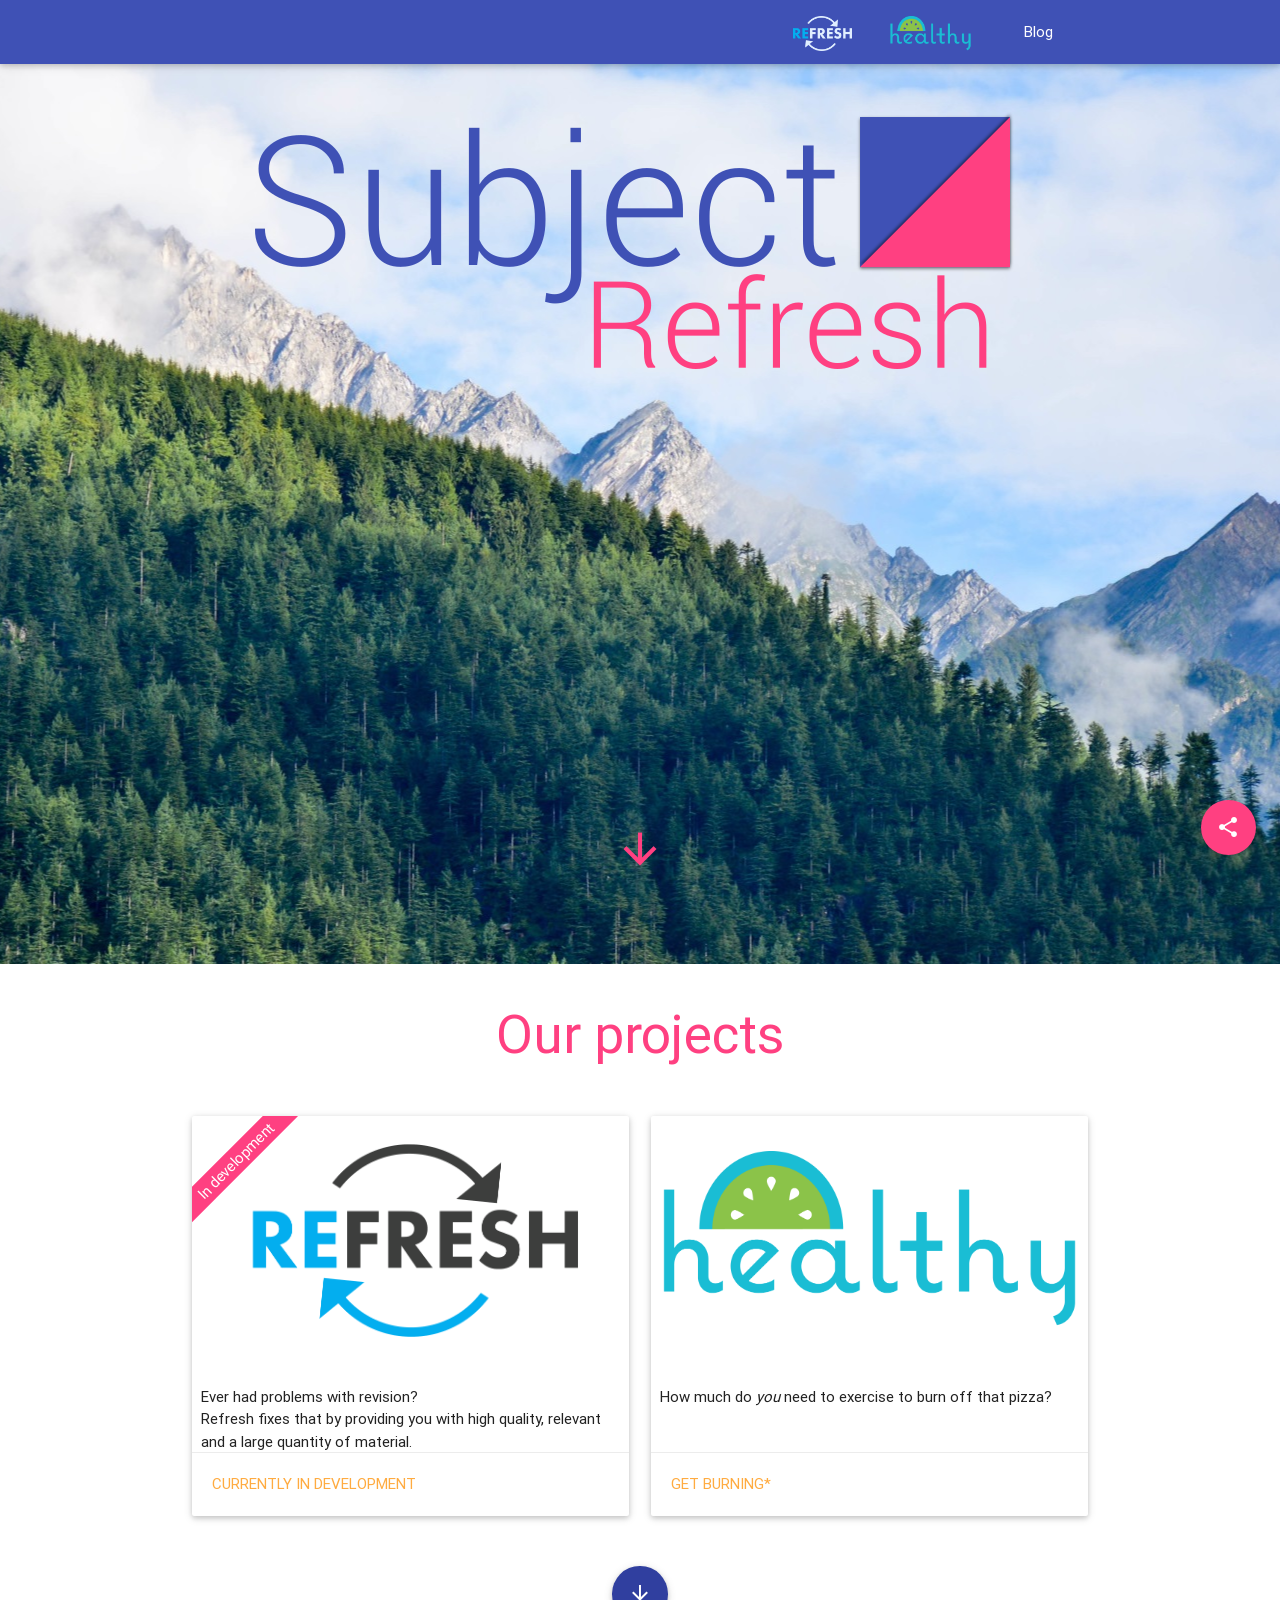
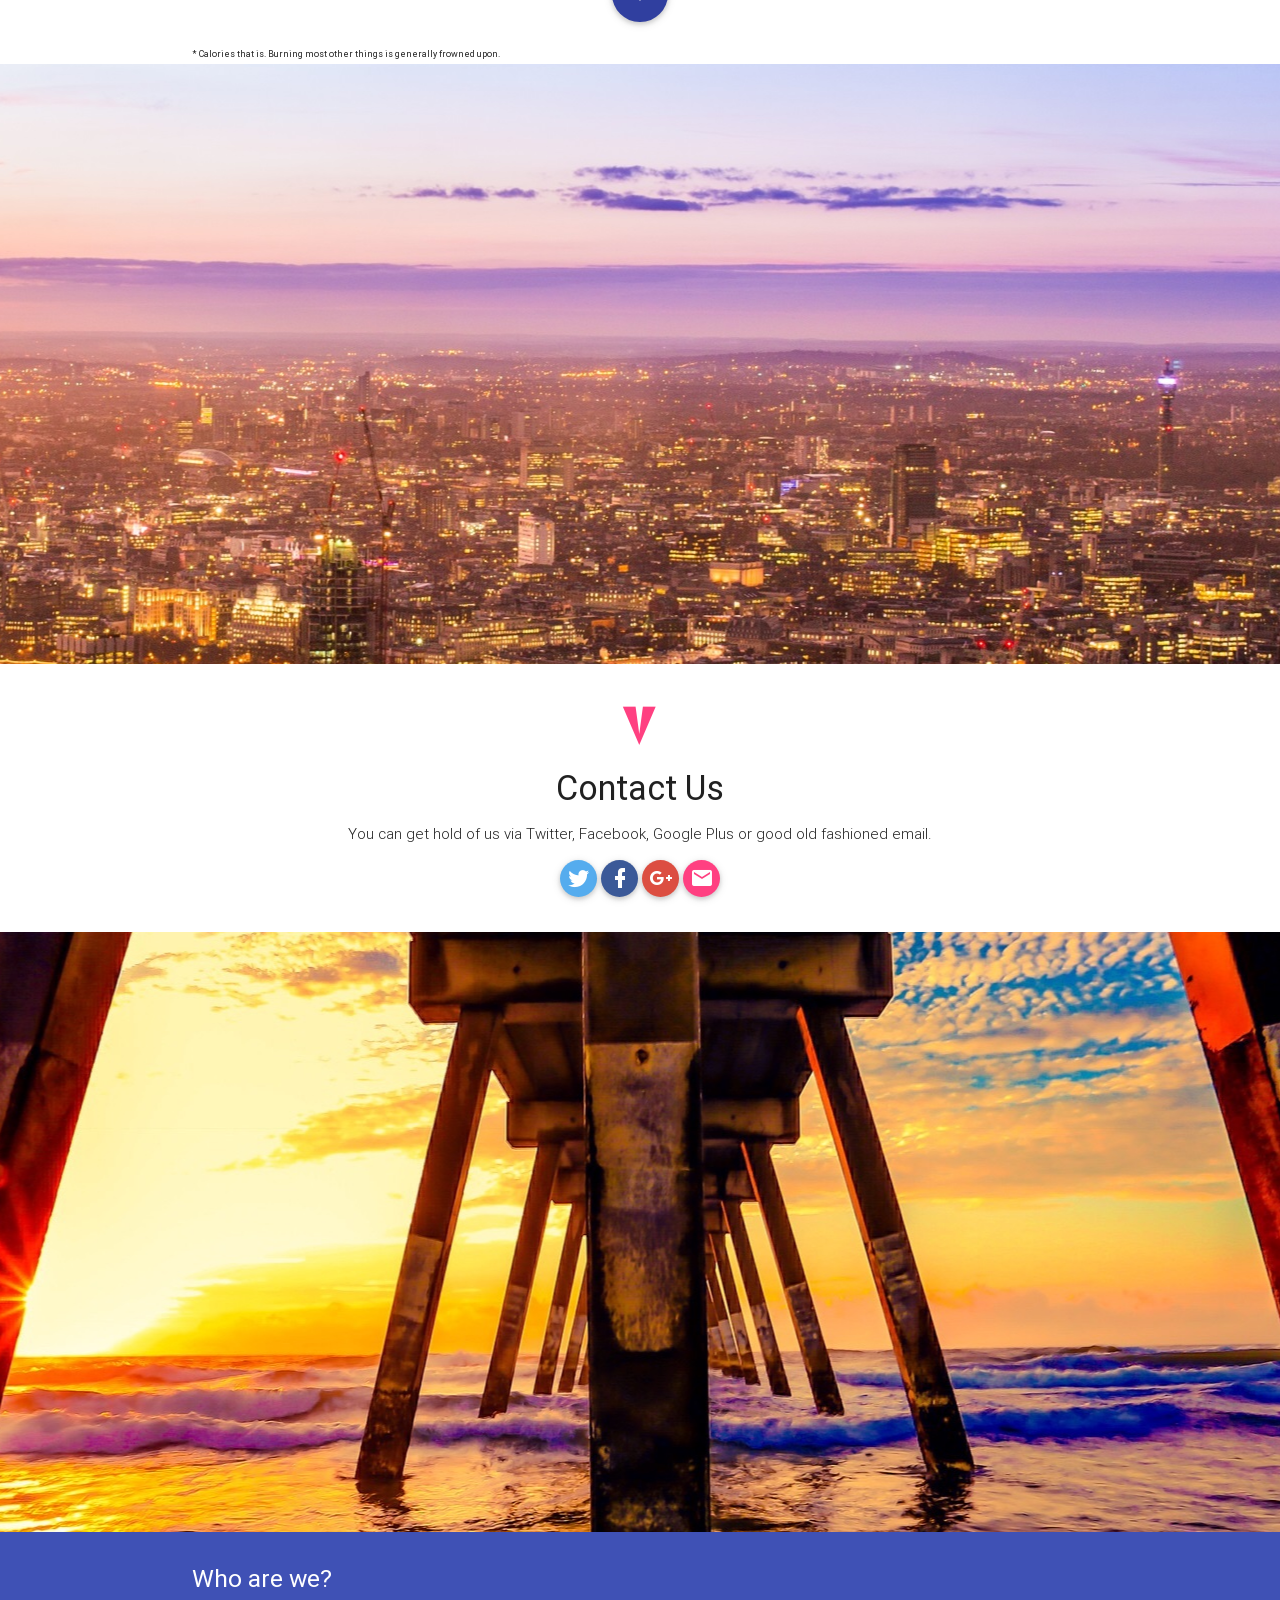
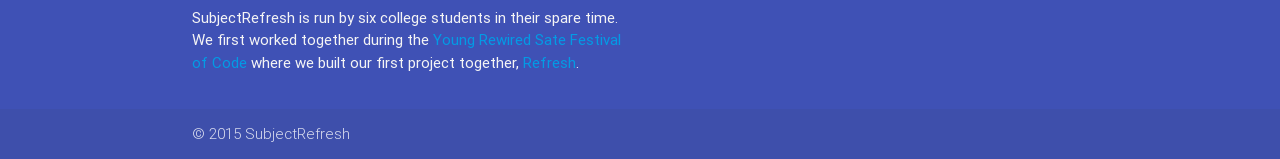
==== commit 7feae447: "It made it worse" ====
--- a/index.html
+++ b/index.html
@@ -79,7 +79,7 @@
                     <div class="card medium">
                         <div class="card-image valign-wrapper">
                             <div class="in-dev">In development</div>
-                            <a href="/refresh" style="width: 100%;height: 100%;" class="valign-wrapper"><img src="images/refresh_dark.png"></a>
+                            <a href="/refresh" class="valign-wrapper"><img src="images/refresh_dark.png"></a>
                             <span class="card-title">Refresh</span>
                         </div>
                         <div class="row">
@@ -96,7 +96,7 @@
                 <div class="col s12 m6">
                     <div class="card medium">
                         <div class="card-image valign-wrapper">
-                            <a href="/healthy" style="width: 100%;height: 100%;" class="valign-wrapper"><img src="images/healthy.png"></a>
+                            <a href="/healthy" class="valign-wrapper"><img src="images/healthy.png"></a>
                             <span class="card-title">Healthy</span>
                         </div>
                         <div class="row">
--- a/css/style.css
+++ b/css/style.css
@@ -55,9 +55,3 @@
 	min-width: 100px;
 	text-align: center;
 }
-.card .card-image img {
-    height: 80%;
-    width: auto;
-    margin-left: auto;
-    margin-right: auto;
-}
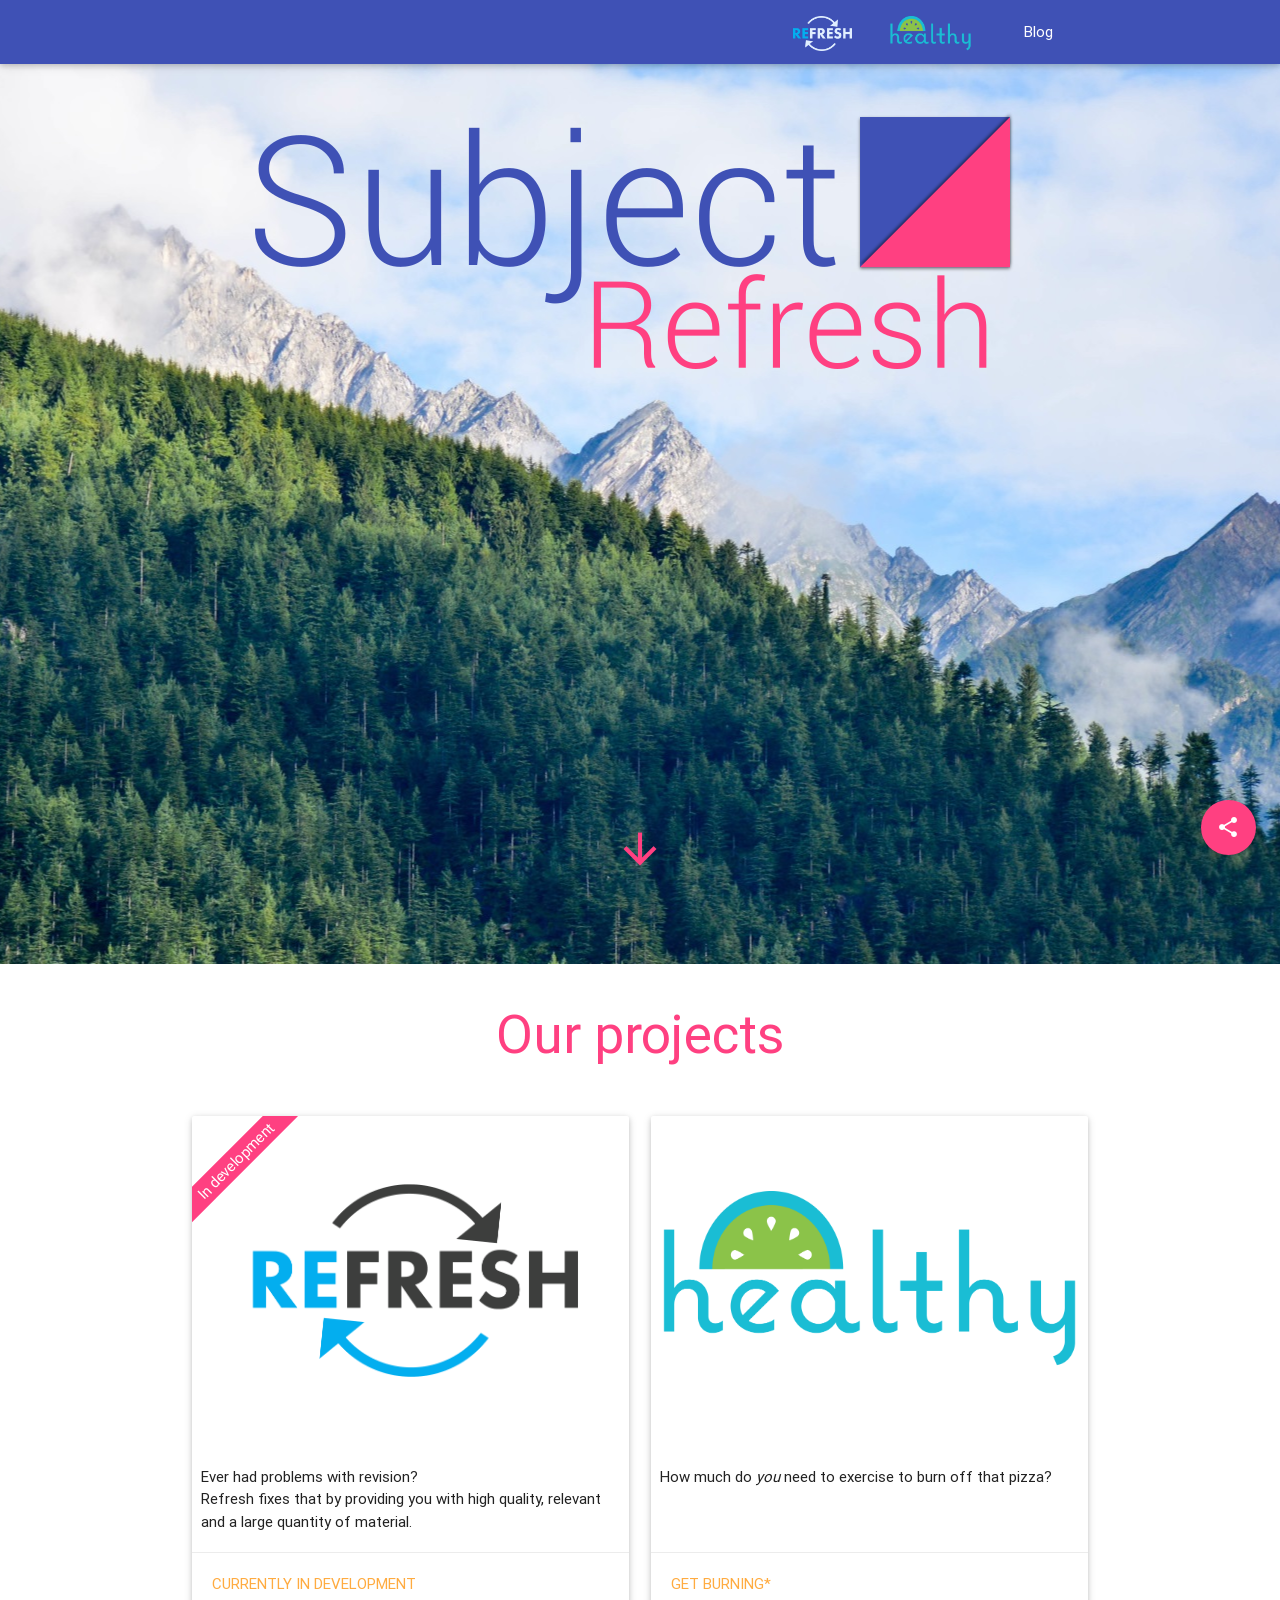
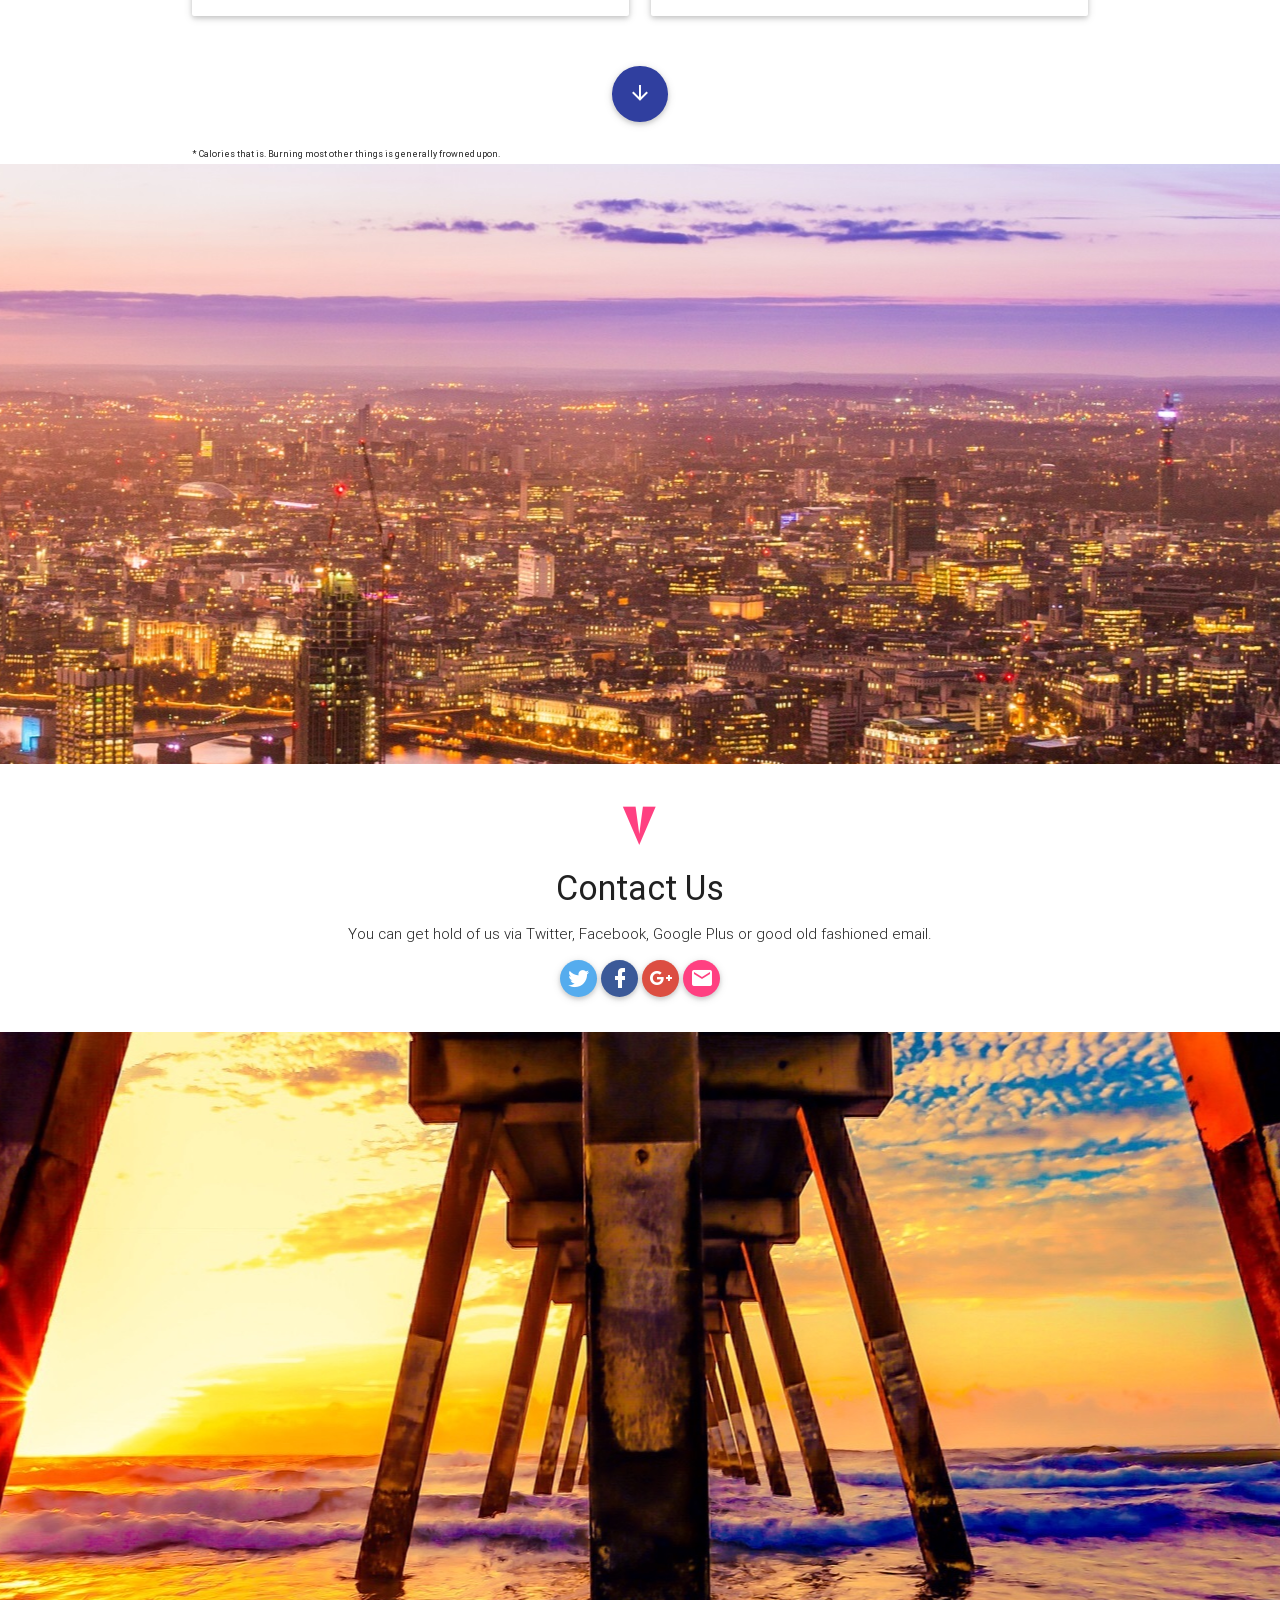
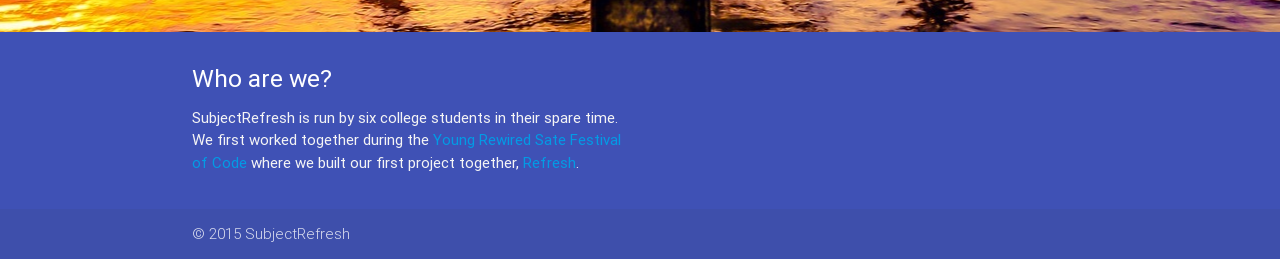
==== commit 8f6d5c7f: "Big is better" ====
--- a/index.html
+++ b/index.html
@@ -76,7 +76,7 @@
                     <br>
                 </div>
                 <div id="projects" class="col s12 m6 scrollspy">
-                    <div class="card medium">
+                    <div class="card large">
                         <div class="card-image valign-wrapper">
                             <div class="in-dev">In development</div>
                             <a href="/refresh" class="valign-wrapper"><img src="images/refresh_dark.png"></a>
@@ -94,7 +94,7 @@
                     </div>
                 </div>
                 <div class="col s12 m6">
-                    <div class="card medium">
+                    <div class="card large">
                         <div class="card-image valign-wrapper">
                             <a href="/healthy" class="valign-wrapper"><img src="images/healthy.png"></a>
                             <span class="card-title">Healthy</span>
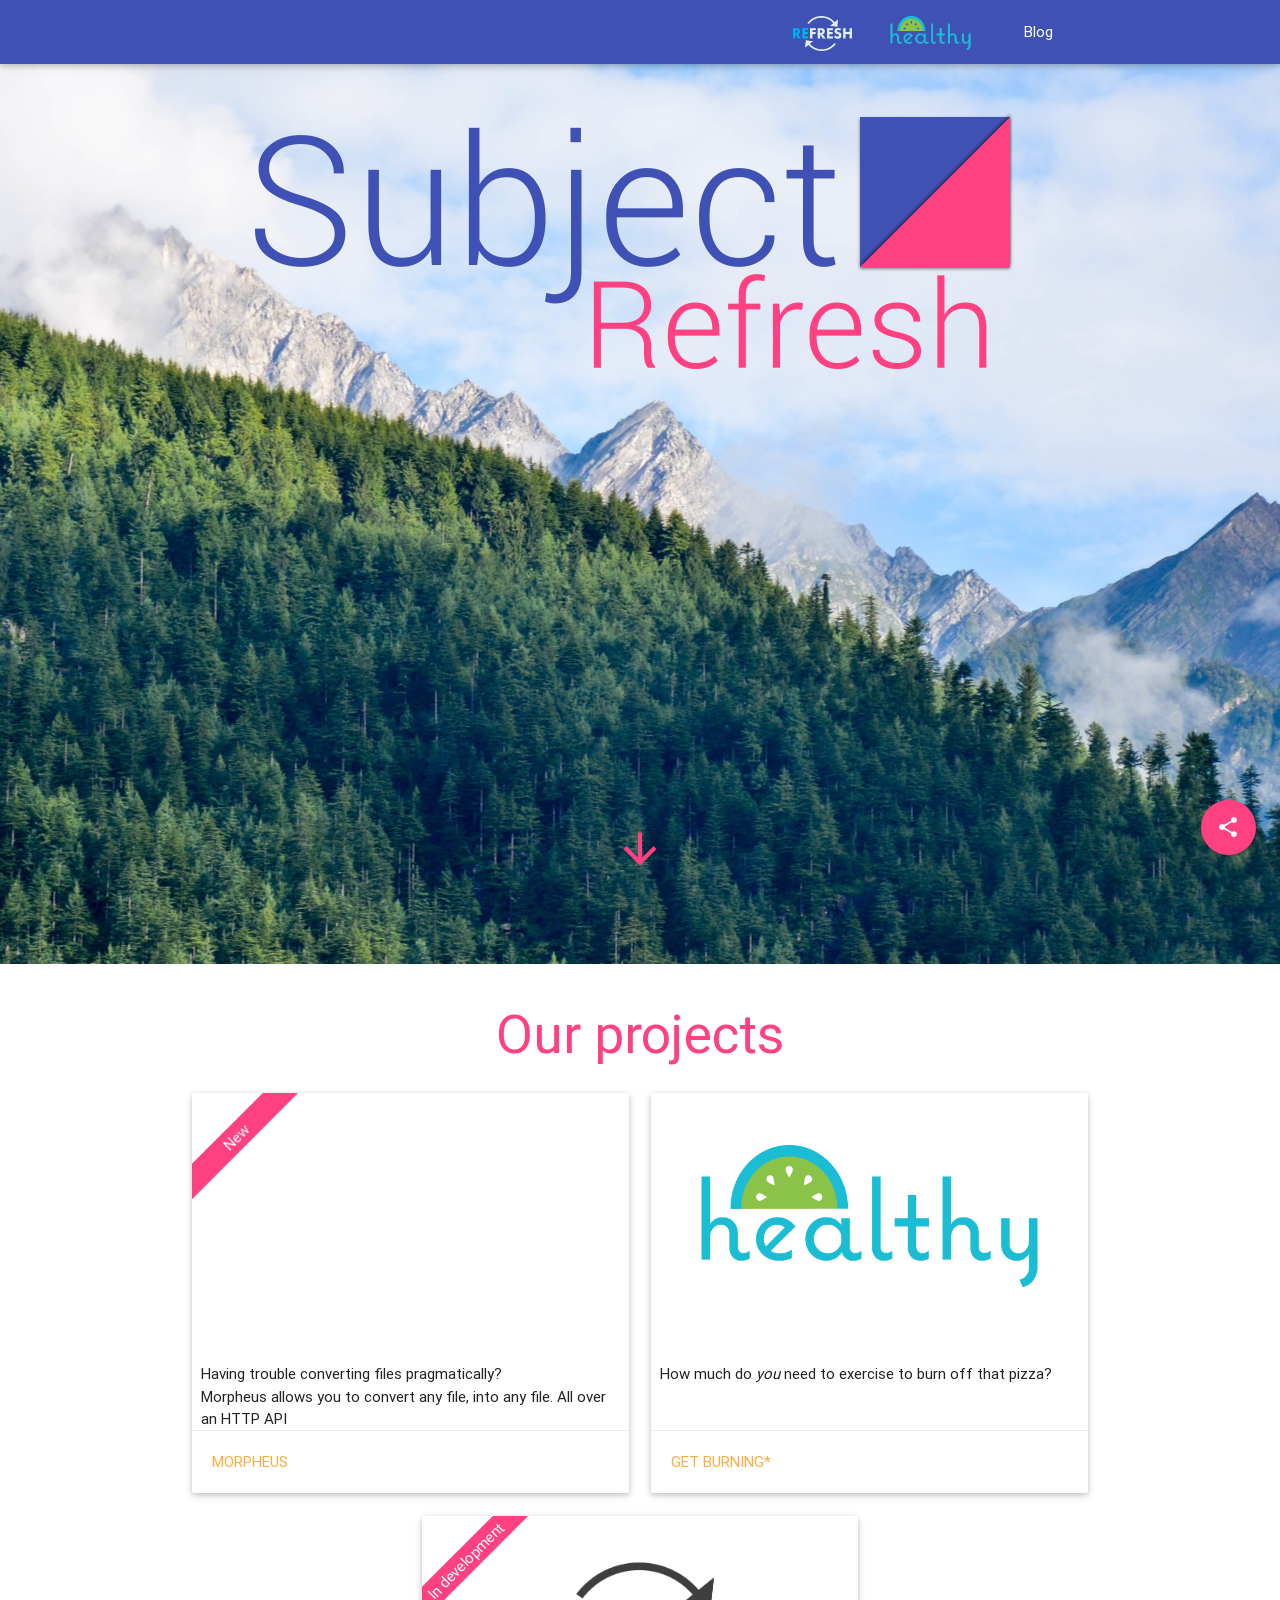
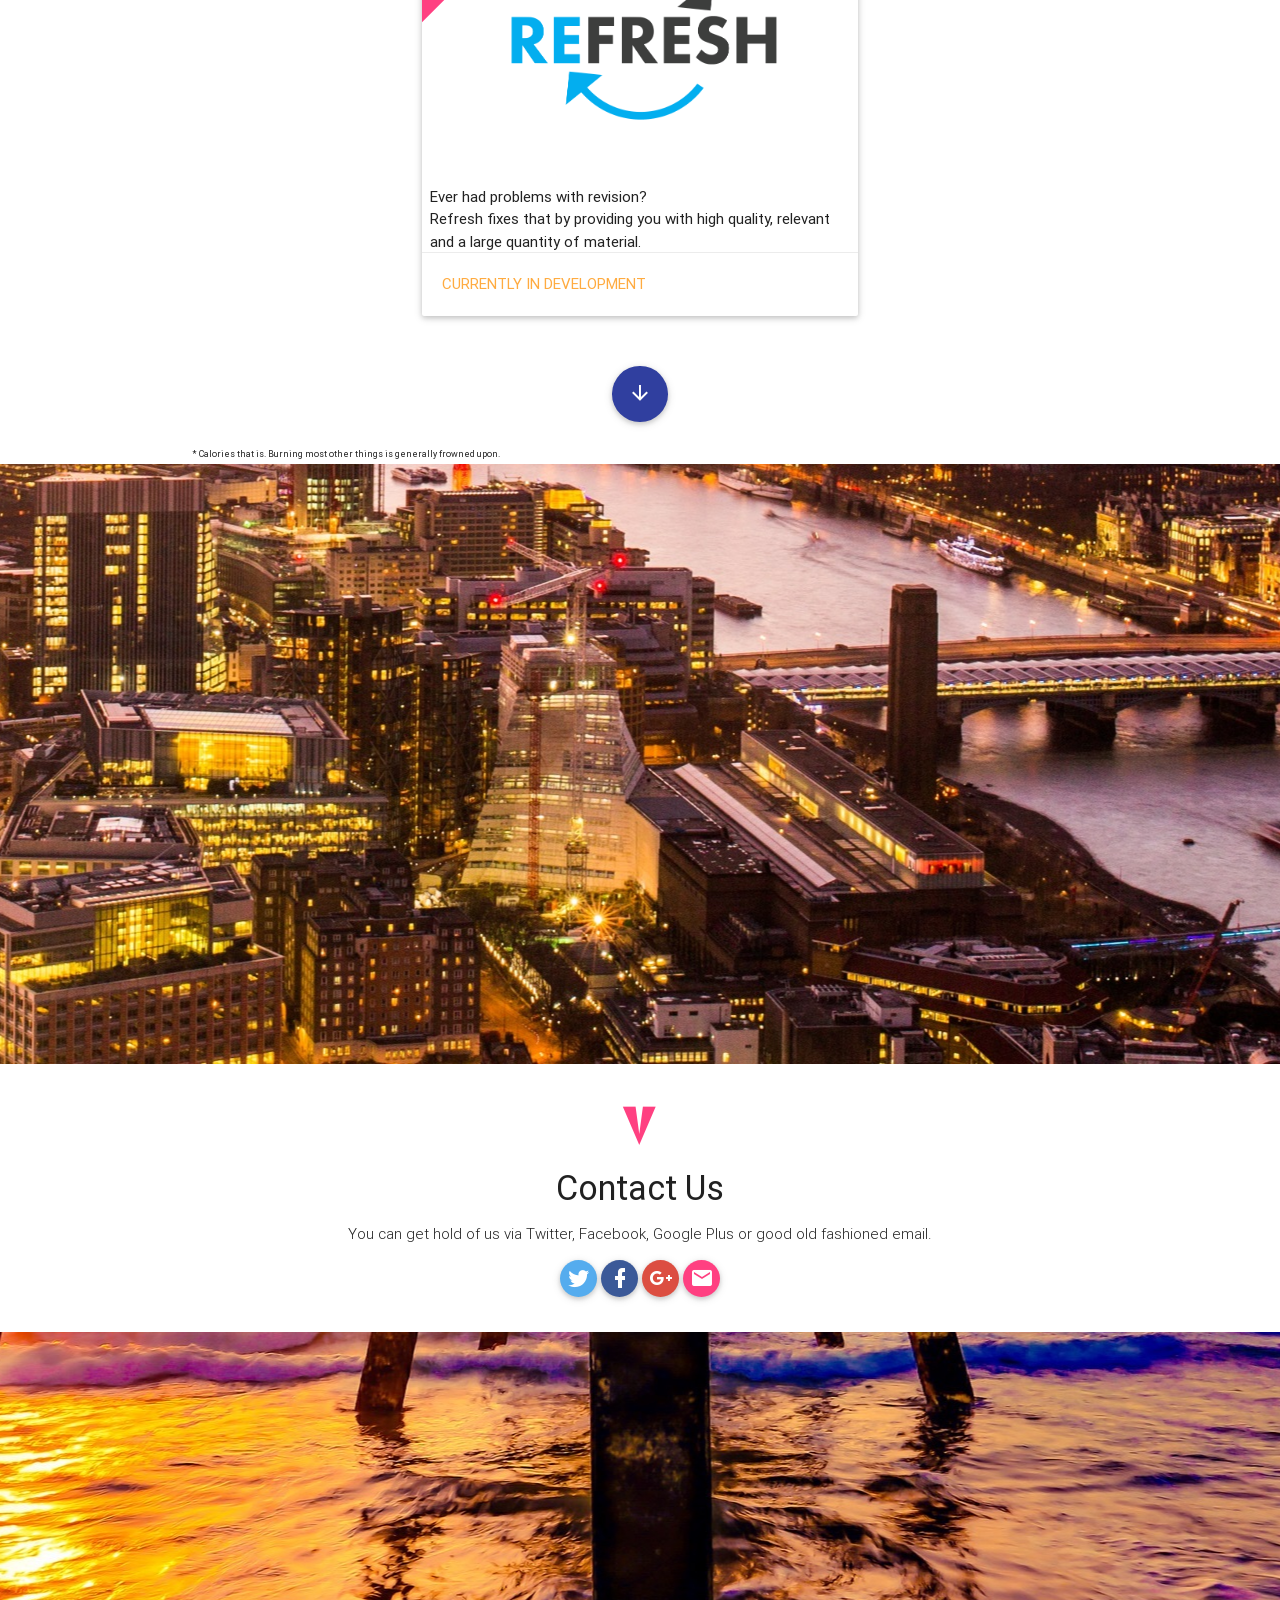
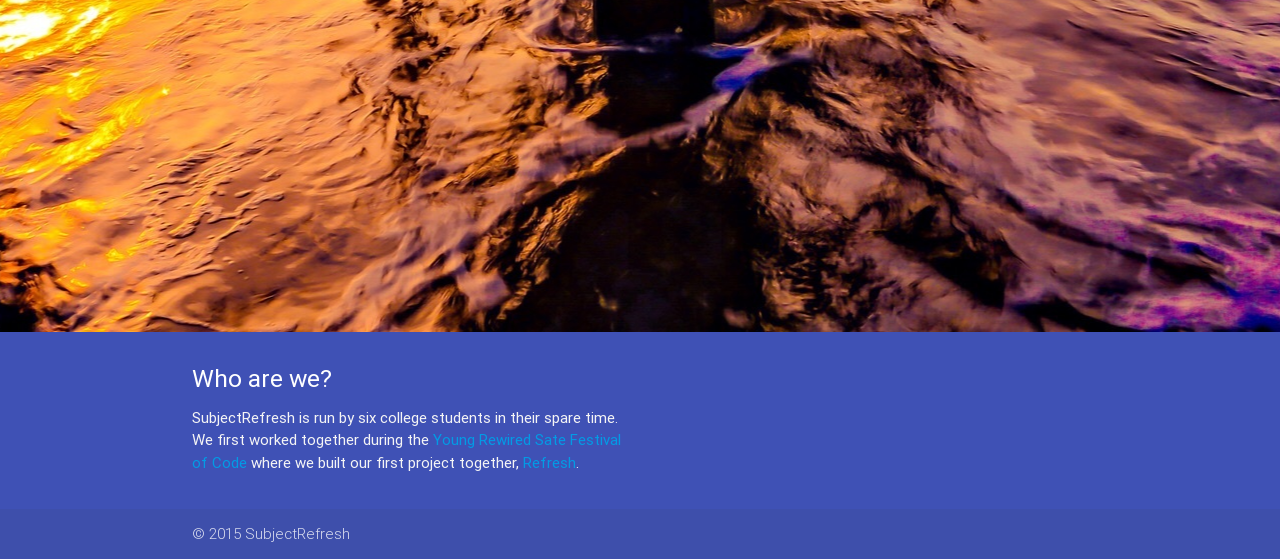
==== commit ced00638: "Include Morpheus in portfolio" ====
--- a/index.html
+++ b/index.html
@@ -68,18 +68,51 @@
         </div>
         <div class="parallax"><img src="images/trees.jpg" alt="Unsplashed background img 1"></div>
     </div>
-    <div class=" container white">
+    <div class="container white">
         <div class="section">
             <div class="row">
                 <div class="col s12 center pink-text">
                     <h2>Our projects</h2>
-                    <br>
                 </div>
-                <div id="projects" class="col s12 m6 scrollspy">
-                    <div class="card large">
+                <div class="col s12 m6 scrollspy" id="projects">
+                    <div class="card medium">
                         <div class="card-image valign-wrapper">
-                            <div class="in-dev">In development</div>
-                            <a href="/refresh" class="valign-wrapper"><img src="images/refresh_dark.png"></a>
+                            <div class="banner">New</div>
+                            <a href="morpheus/"><img src="images/morhpeus.png"></a>
+                            <span class="card-title">Morpheus</span>
+                        </div>
+                        <div class="row">
+                            <div class="card-content">
+                                <p>Having trouble converting files pragmatically?</p>
+                                <p>Morpheus allows you to convert any file, into any file. All over an HTTP API</p>
+                            </div>
+                        </div>
+                        <div class="card-action">
+                            <a href="morpheus/">Morpheus</a>
+                        </div>
+                    </div>
+                </div>
+                <div class="col s12 m6">
+                    <div class="card medium">
+                        <div class="card-image valign-wrapper">
+                            <a href="/healthy"><img src="images/healthy.png"></a>
+                            <span class="card-title">Healthy</span>
+                        </div>
+                        <div class="row">
+                            <div class="card-content">
+                                <p>How much do <i>you</i> need to exercise to burn off that pizza?</p>
+                            </div>
+                        </div>
+                        <div class="card-action">
+                            <a href="http://subjectrefresh.info/healthy/">Get burning*</a>
+                        </div>
+                    </div>
+                </div>
+                <div class="col s12 m6 offset-m3 scrollspy">
+                    <div class="card medium">
+                        <div class="card-image valign-wrapper">
+                            <div class="banner">In development</div>
+                            <a href="refresh/"><img src="images/refresh_dark.png"></a>
                             <span class="card-title">Refresh</span>
                         </div>
                         <div class="row">
@@ -90,22 +123,6 @@
                         </div>
                         <div class="card-action">
                             <a href="#projects">Currently in development</a>
-                        </div>
-                    </div>
-                </div>
-                <div class="col s12 m6">
-                    <div class="card large">
-                        <div class="card-image valign-wrapper">
-                            <a href="/healthy" class="valign-wrapper"><img src="images/healthy.png"></a>
-                            <span class="card-title">Healthy</span>
-                        </div>
-                        <div class="row">
-                            <div class="card-content">
-                                <p>How much do <i>you</i> need to exercise to burn off that pizza?</p>
-                            </div>
-                        </div>
-                        <div class="card-action">
-                            <a href="http://subjectrefresh.info/healthy/">Get burning*</a>
                         </div>
                     </div>
                 </div>
--- a/css/style.css
+++ b/css/style.css
@@ -30,11 +30,12 @@
 }
 
 .nav-bar-container {}
+
 .nav-and-banner-wrapper {
     display: table-row;
 }
 
-.in-dev {
+.banner {
     position: absolute;
     height: 25px;
     background: #FF4081;
@@ -47,11 +48,19 @@
     transform: rotate(-45deg);
 }
 
+.card .card-image img {
+    margin-left: auto;
+    margin-right: auto;
+    padding-top: 40px;
+    width: calc(100% - 80px);
+    padding-bottom: 40px;
+}
+
 .drop-button {
     padding-top: 40px;
 }
 
 nav > .container > ul > li {
-	min-width: 100px;
-	text-align: center;
-}
+    min-width: 100px;
+    text-align: center;
+}
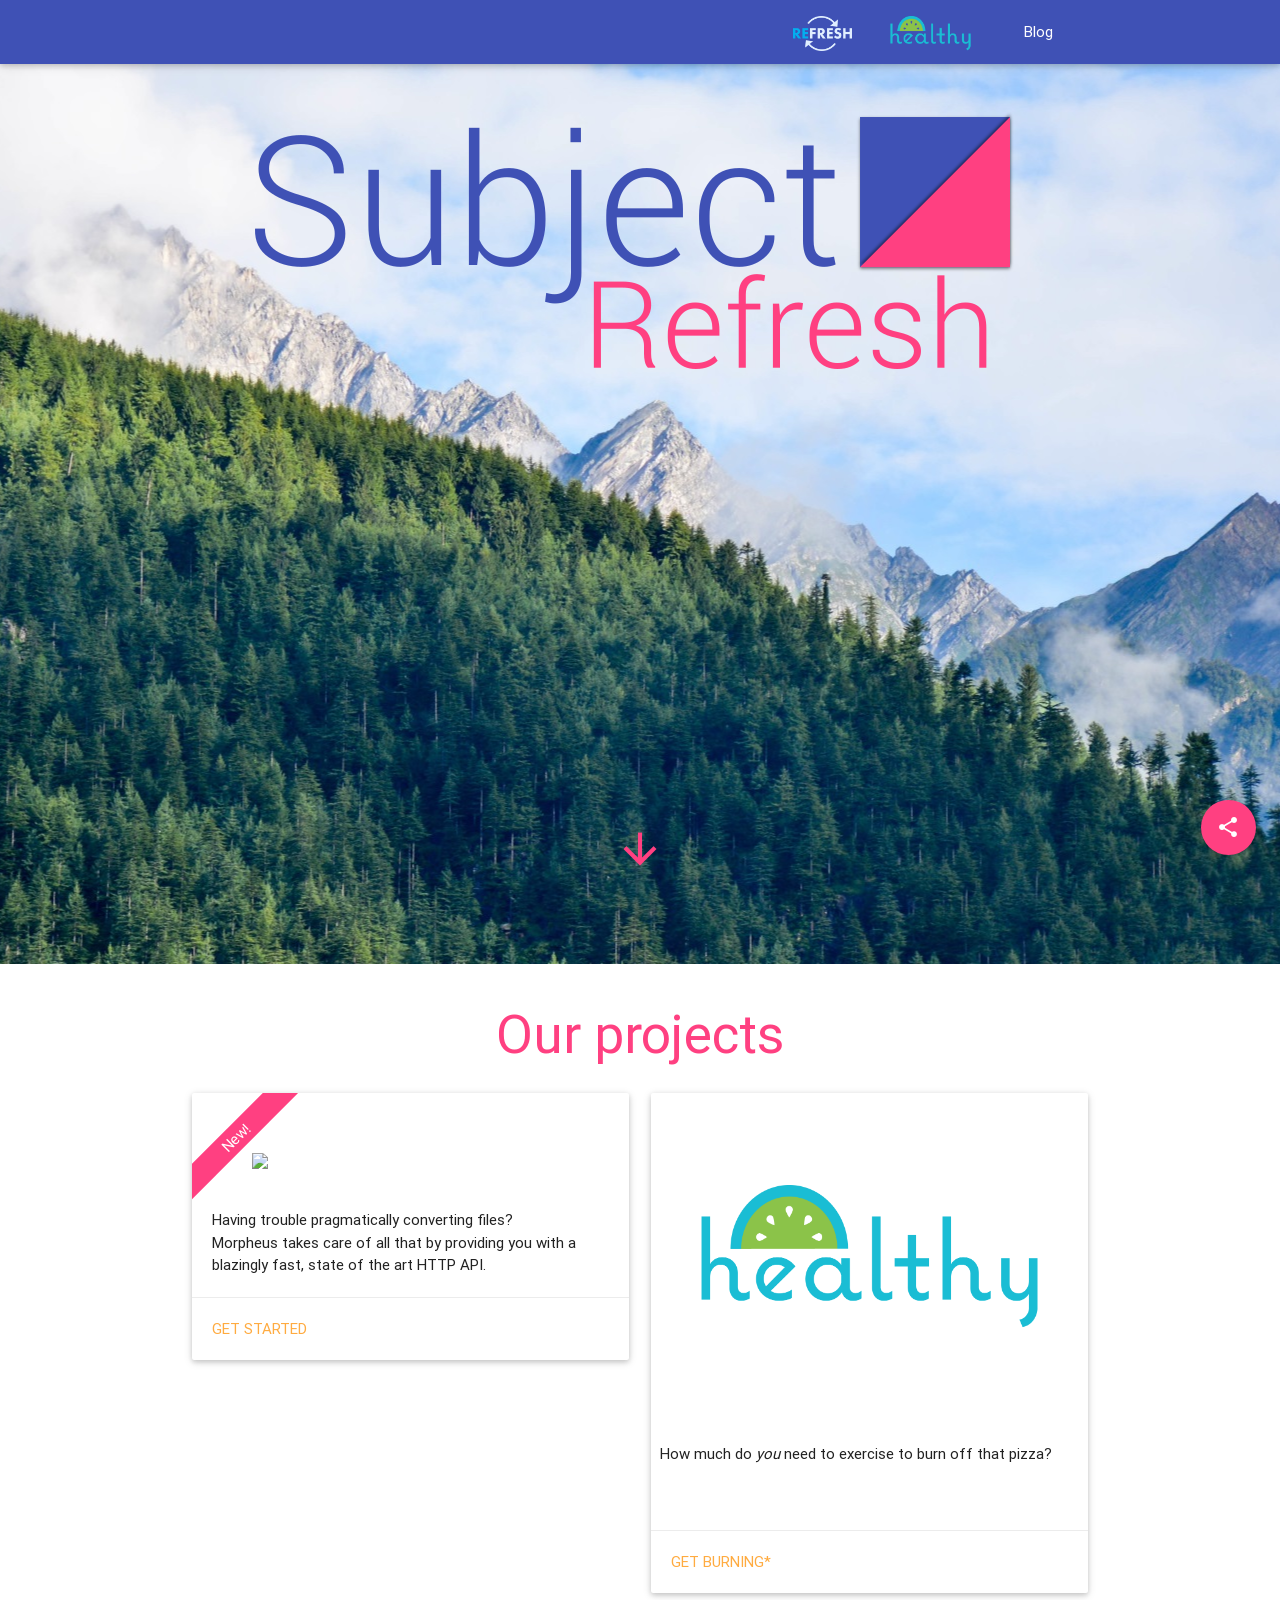
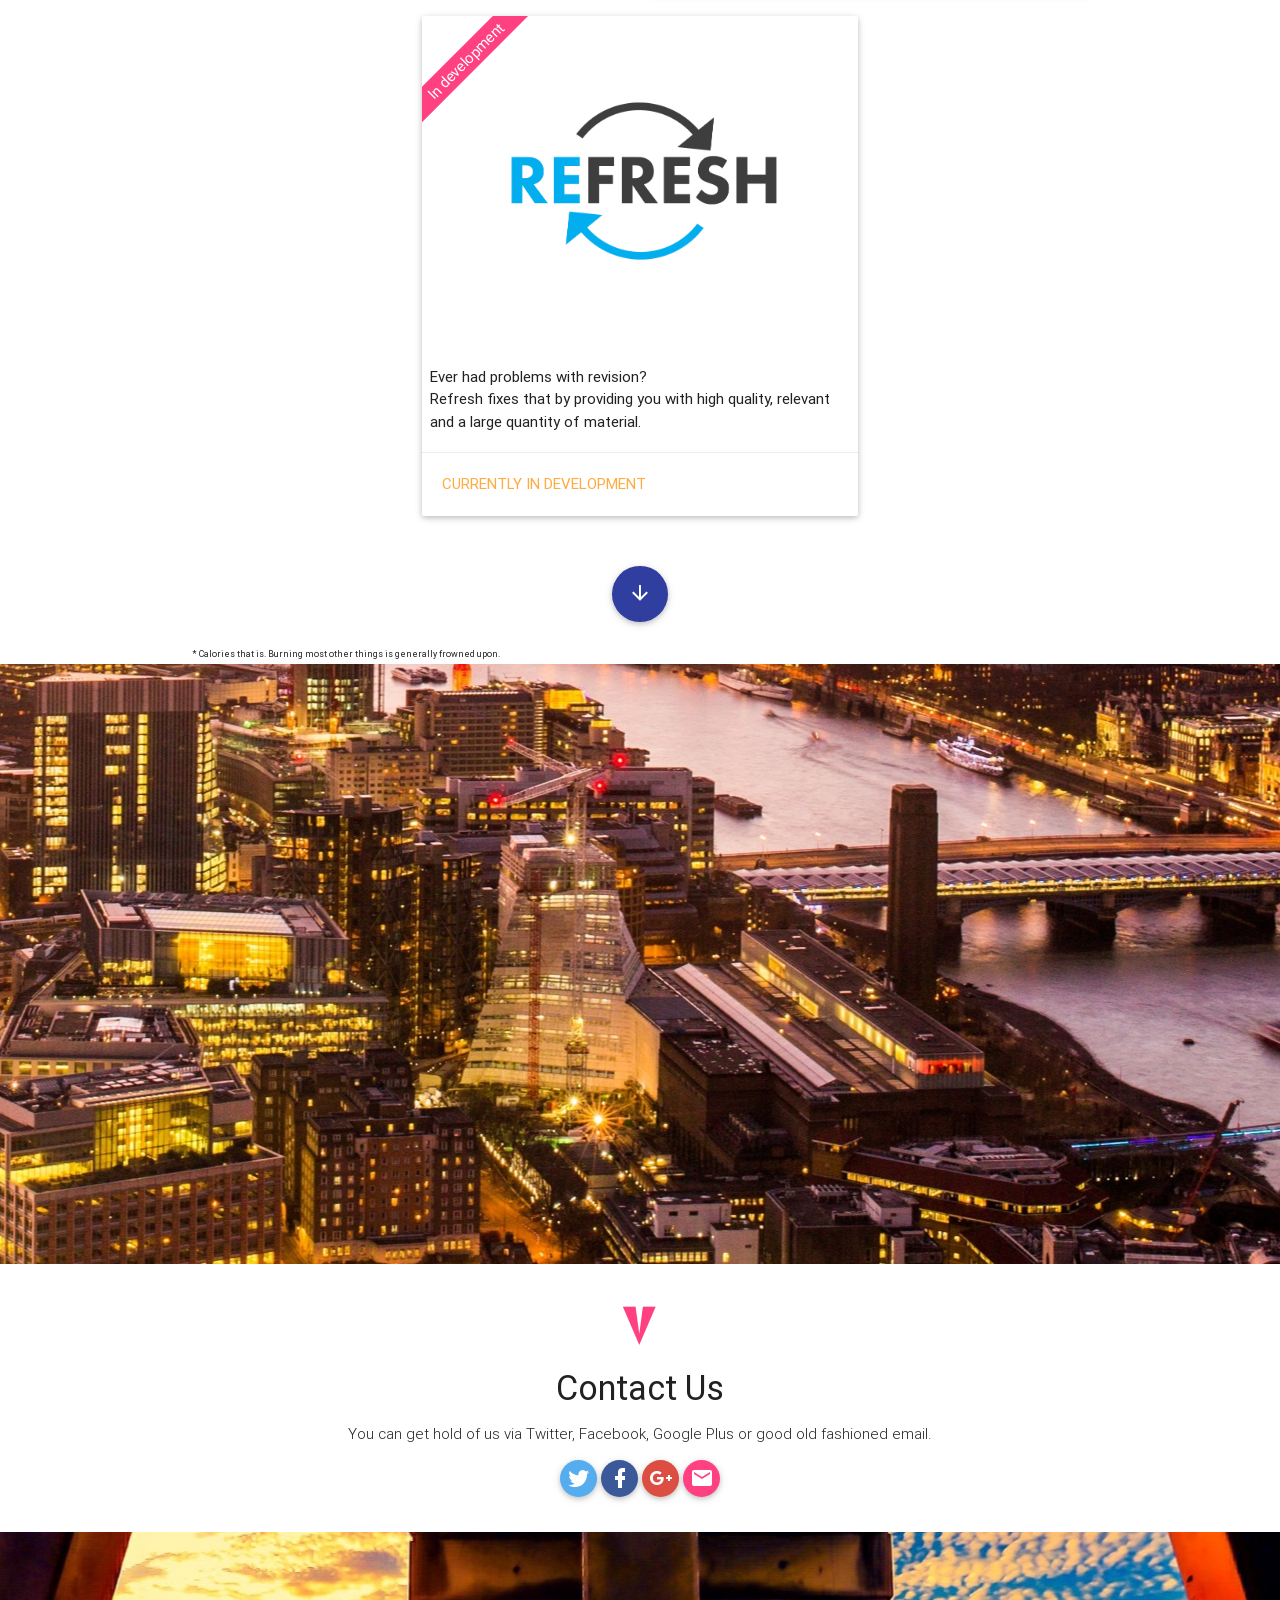
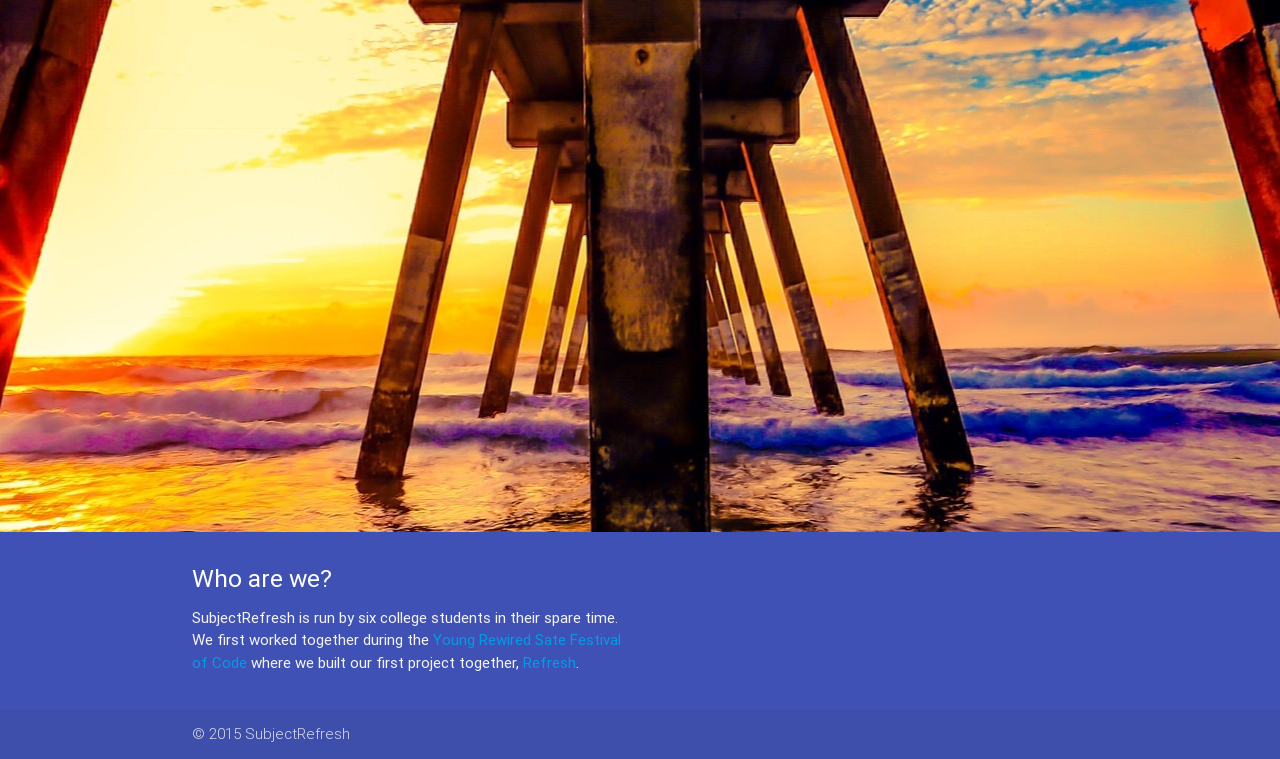
==== commit 41ccfe2b: "Merge remote-tracking branch 'origin/gh-pages' into gh-pages Conflicts: 	css/style.css 	index.html" ====
--- a/index.html
+++ b/index.html
@@ -1,3 +1,4 @@
+
 <!DOCTYPE html>
 <html lang="en">
 
@@ -68,34 +69,31 @@
         </div>
         <div class="parallax"><img src="images/trees.jpg" alt="Unsplashed background img 1"></div>
     </div>
-    <div class="container white">
+    <div class=" container white">
         <div class="section">
             <div class="row">
                 <div class="col s12 center pink-text">
                     <h2>Our projects</h2>
                 </div>
-                <div class="col s12 m6 scrollspy" id="projects">
-                    <div class="card medium">
-                        <div class="card-image valign-wrapper">
-                            <div class="banner">New</div>
-                            <a href="morpheus/"><img src="images/morhpeus.png"></a>
-                            <span class="card-title">Morpheus</span>
-                        </div>
-                        <div class="row">
-                            <div class="card-content">
-                                <p>Having trouble converting files pragmatically?</p>
-                                <p>Morpheus allows you to convert any file, into any file. All over an HTTP API</p>
+                <div id="projects" class="col s12 m6 scrollspy">
+                    <div class="card">
+                        <div class="card-content">
+                            <div class="banner">New!</div>
+                            <div class="card-image">
+                                <img src="images/morpheus.png">
                             </div>
+                            <p>Having trouble pragmatically converting files?</p>
+                            <p>Morpheus takes care of all that by providing you with a blazingly fast, state of the art HTTP API.</p>
                         </div>
                         <div class="card-action">
-                            <a href="morpheus/">Morpheus</a>
+                            <a href="morpheus/">Get started</a>
                         </div>
                     </div>
                 </div>
                 <div class="col s12 m6">
-                    <div class="card medium">
+                    <div class="card large">
                         <div class="card-image valign-wrapper">
-                            <a href="/healthy"><img src="images/healthy.png"></a>
+                            <a href="healthy/" class="valign-wrapper"><img src="images/healthy.png"></a>
                             <span class="card-title">Healthy</span>
                         </div>
                         <div class="row">
@@ -104,15 +102,15 @@
                             </div>
                         </div>
                         <div class="card-action">
-                            <a href="http://subjectrefresh.info/healthy/">Get burning*</a>
+                            <a href="healthy/">Get burning*</a>
                         </div>
                     </div>
                 </div>
-                <div class="col s12 m6 offset-m3 scrollspy">
-                    <div class="card medium">
+                <div class="col s12 m6 offset-m3">
+                    <div class="card large">
                         <div class="card-image valign-wrapper">
                             <div class="banner">In development</div>
-                            <a href="refresh/"><img src="images/refresh_dark.png"></a>
+                            <a href="refresh/" class="valign-wrapper"><img src="images/refresh_dark.png"></a>
                             <span class="card-title">Refresh</span>
                         </div>
                         <div class="row">
@@ -122,7 +120,7 @@
                             </div>
                         </div>
                         <div class="card-action">
-                            <a href="#projects">Currently in development</a>
+                            <a href="refresh/">Currently in development</a>
                         </div>
                     </div>
                 </div>
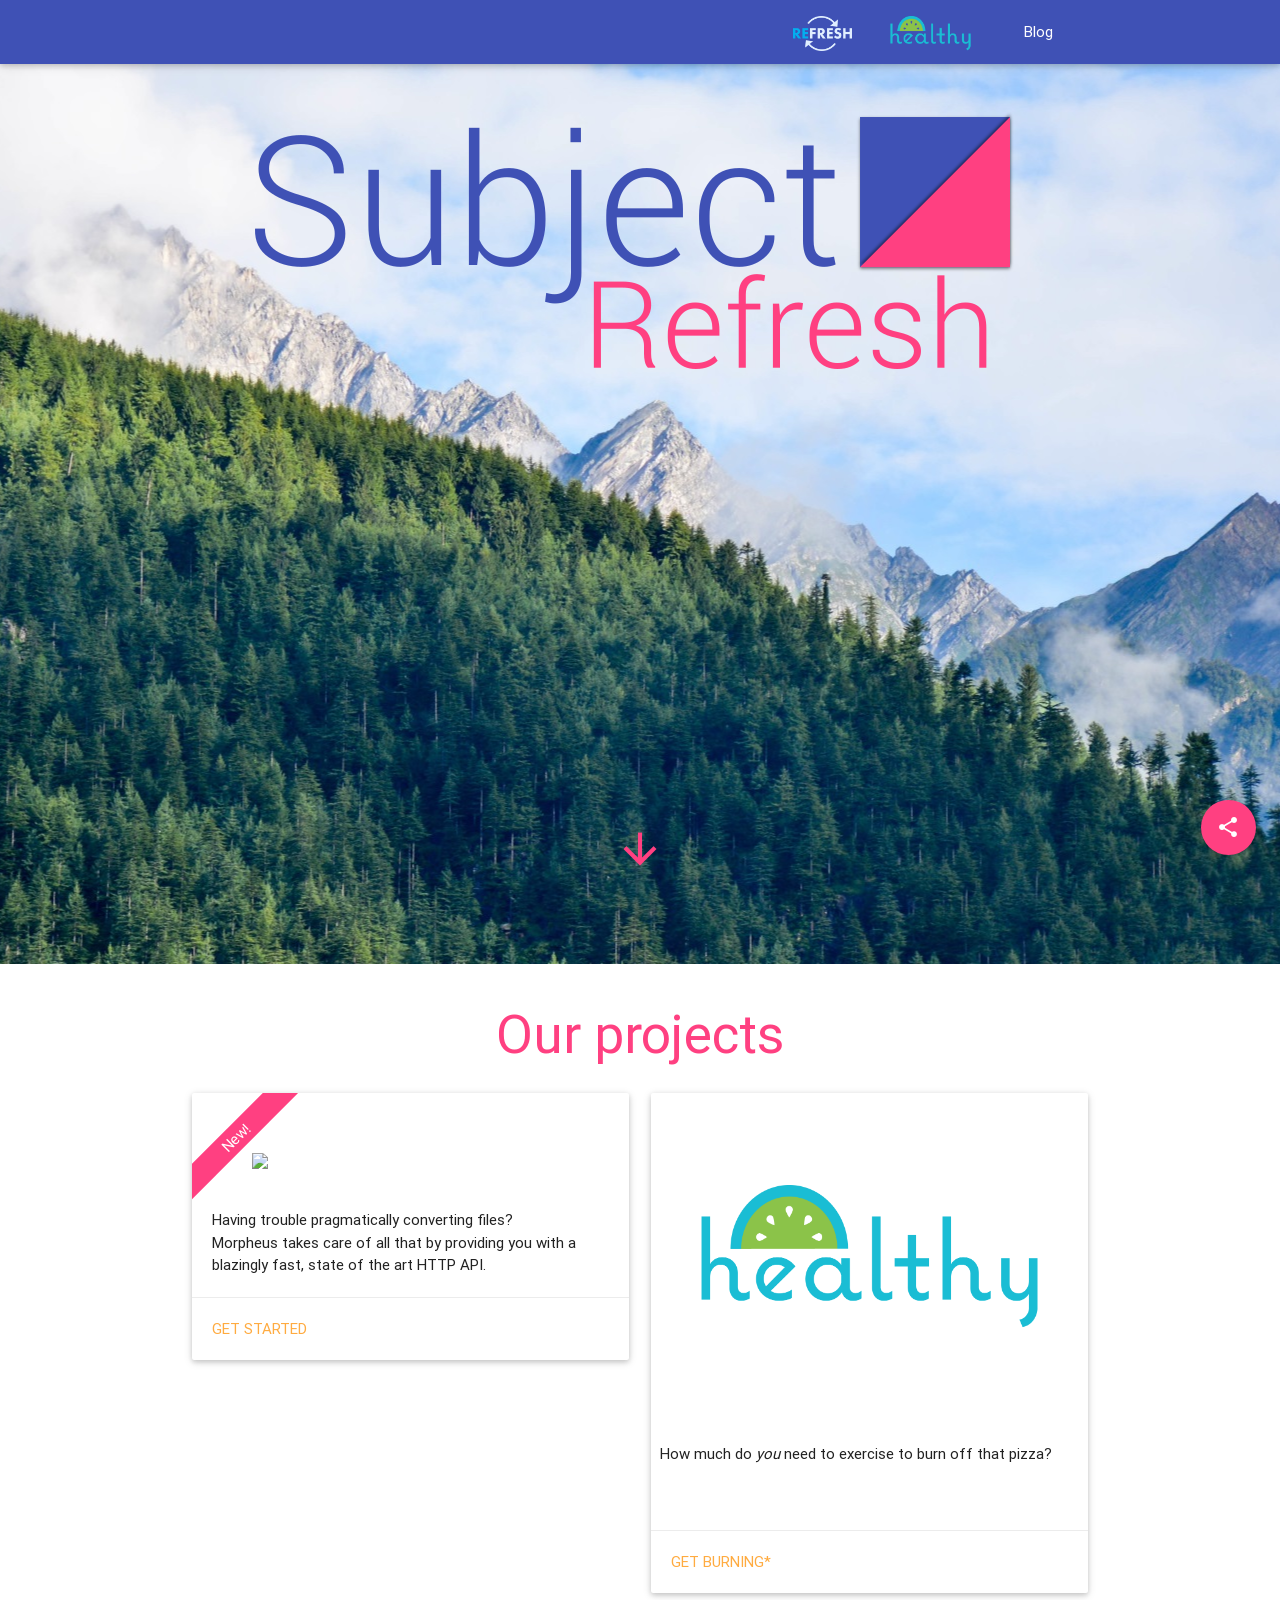
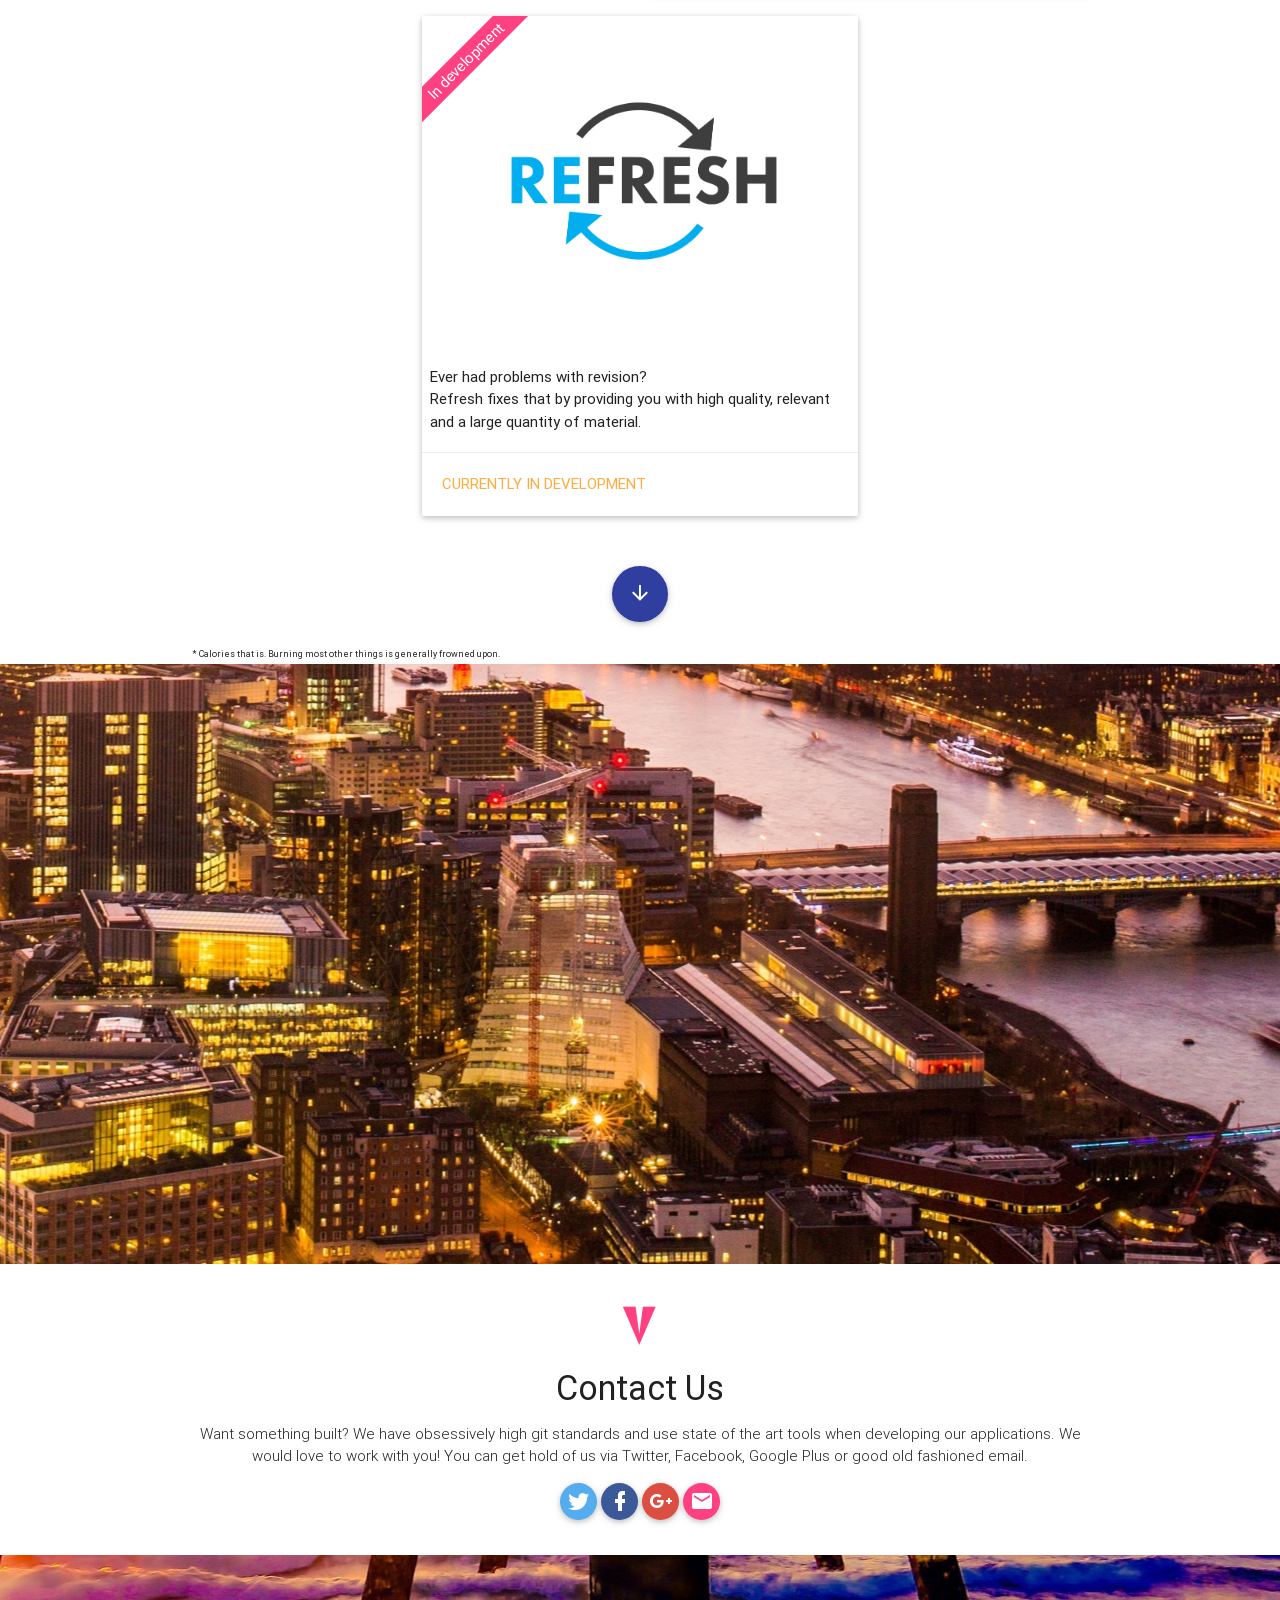
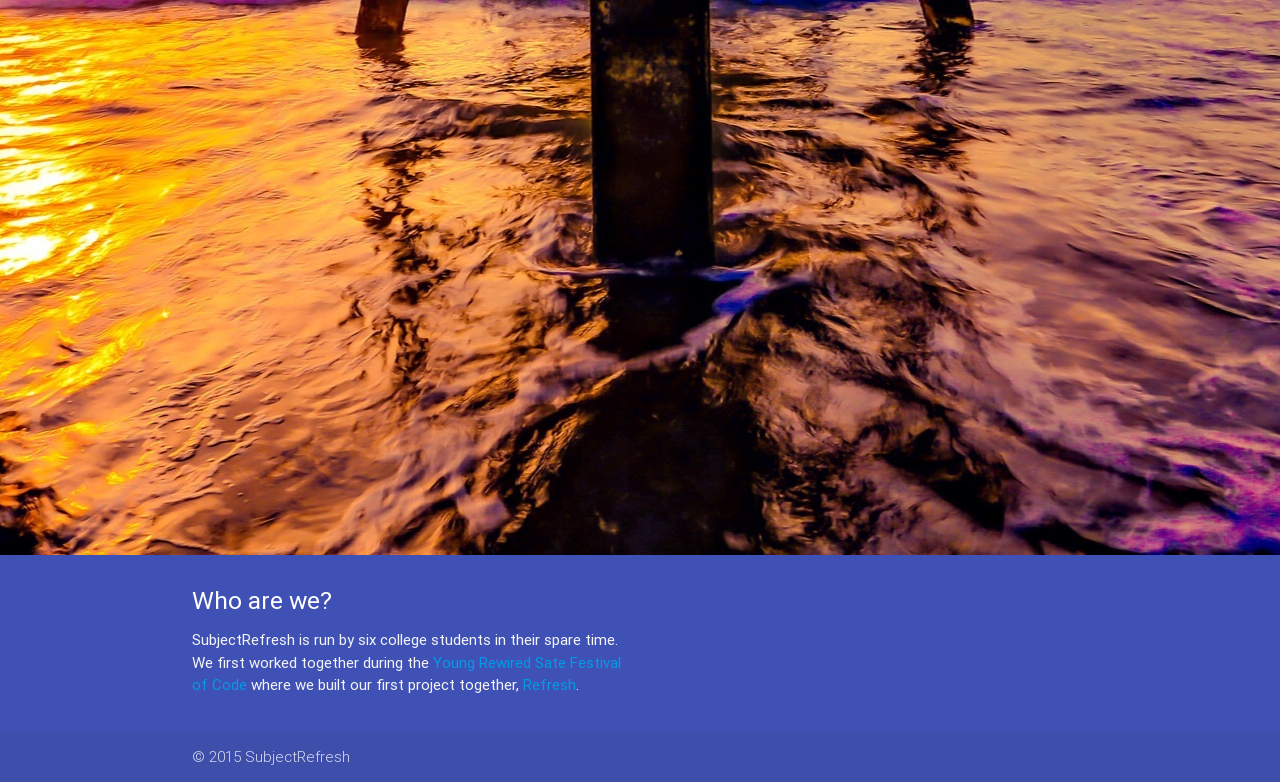
==== commit c50c717d: "Add CTA :D" ====
--- a/index.html
+++ b/index.html
@@ -5,6 +5,7 @@
 <head>
     <meta http-equiv="Content-Type" content="text/html; charset=UTF-8" />
     <meta name="viewport" content="width=device-width, initial-scale=1, maximum-scale=1.0, user-scalable=no" />
+    <meta name="description" content="SubjectRefresh is a group of young developers who, due to their passions, are always at the forefront of technology. We are building the future right now!" />
     <title>SubjectRefresh</title>
     <!-- CSS  -->
 
@@ -139,7 +140,7 @@
                 <div class="col s12 center">
                     <h3><i class="mdi-content-send pink-text" style="transform: rotate(90deg);"></i></h3>
                     <h4>Contact Us</h4>
-                    <p class="light">You can get hold of us via Twitter, Facebook, Google Plus or good old fashioned email.</p>
+                    <p class="light">Want something built? We have obsessively high git standards and use state of the art tools when developing our applications. We would love to work with you! You can get hold of us via Twitter, Facebook, Google Plus or good old fashioned email.</p>
                     <a href="https://twitter.com/SubjectRefresh" class="btn-floating light-blue darken-1" style="background-color:#55acee !important;" target="_blank"><i class="mdi mdi-twitter"></i></a>
                     <a href="https://facebook.com/SubjectRefresh" class="btn-floating blue darken-1" target="_blank" style="background-color:#3b5998 !important;"><i class="mdi mdi-facebook"></i></a>
                     <a href="https://plus.google.com" class="btn-floating red" target="_blank" style="background-color:#DC4E41 !important;"><i class="mdi mdi-google-plus"></i></a>
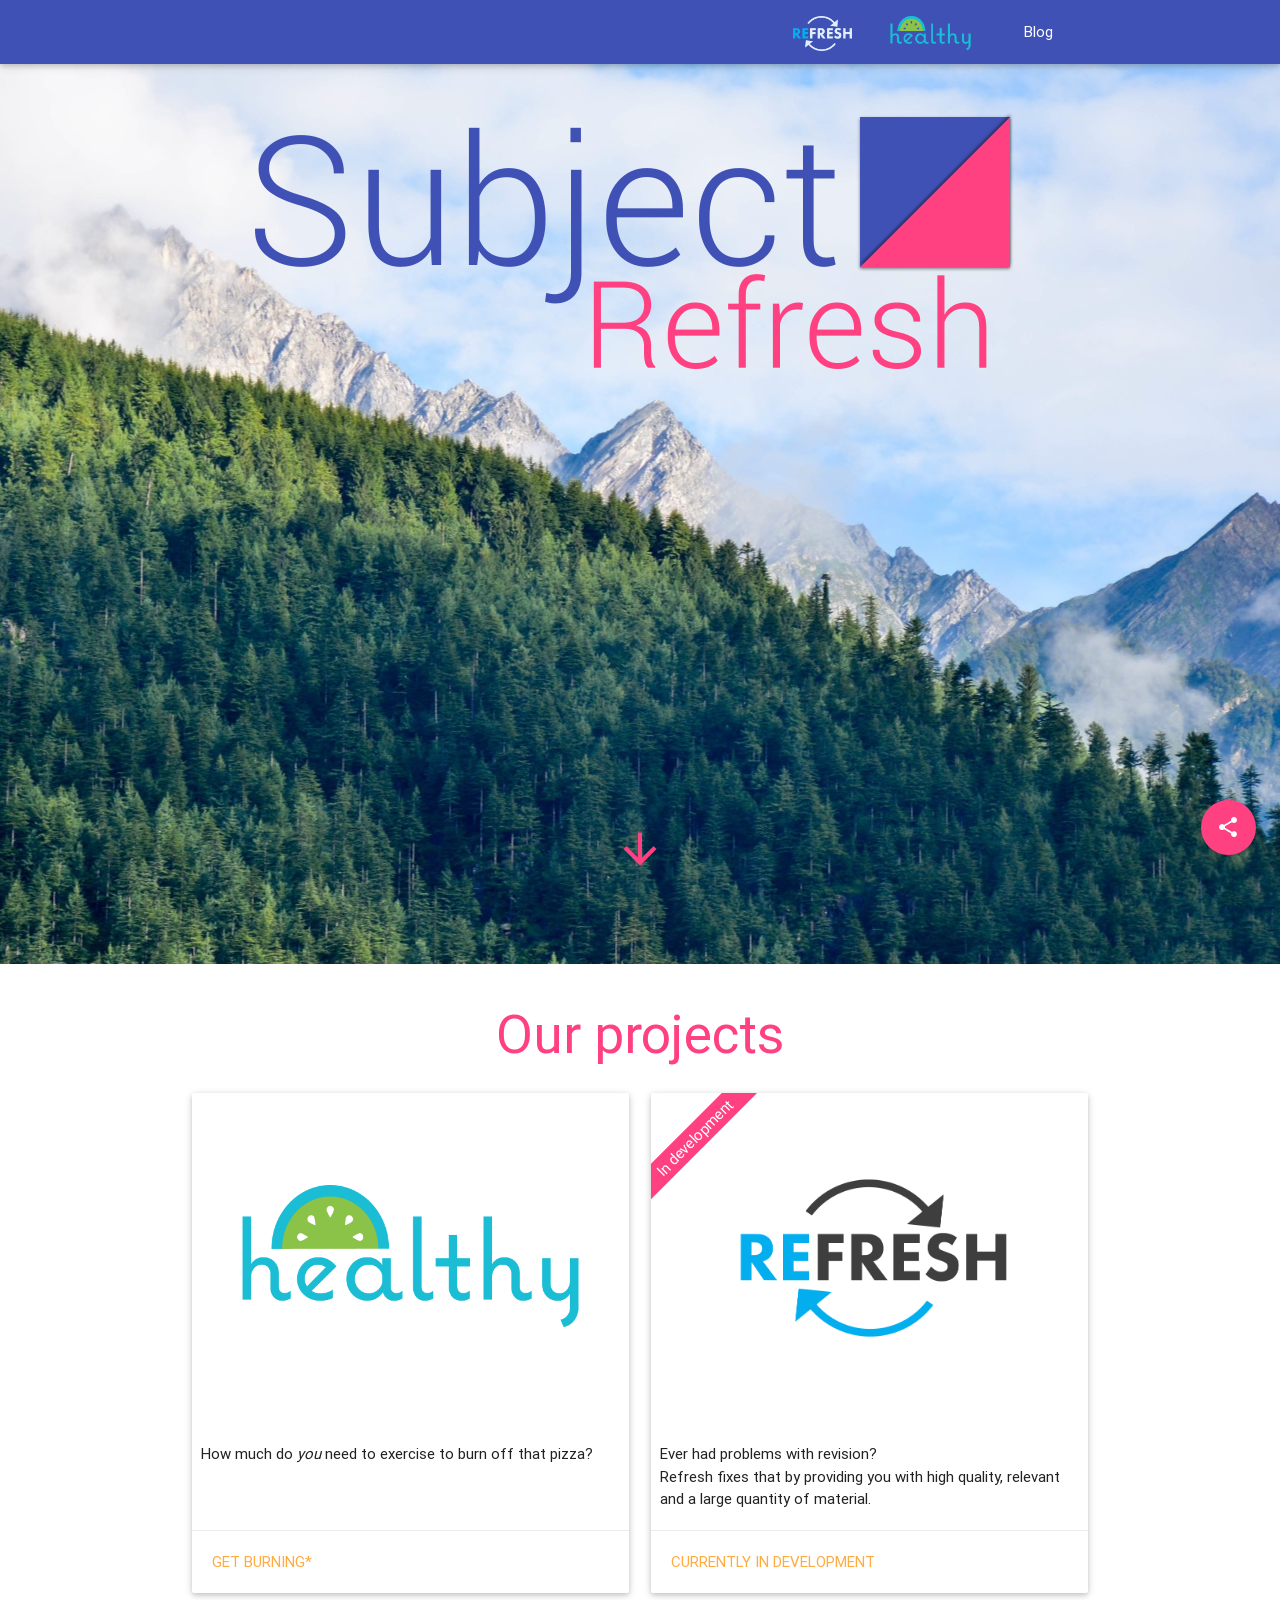
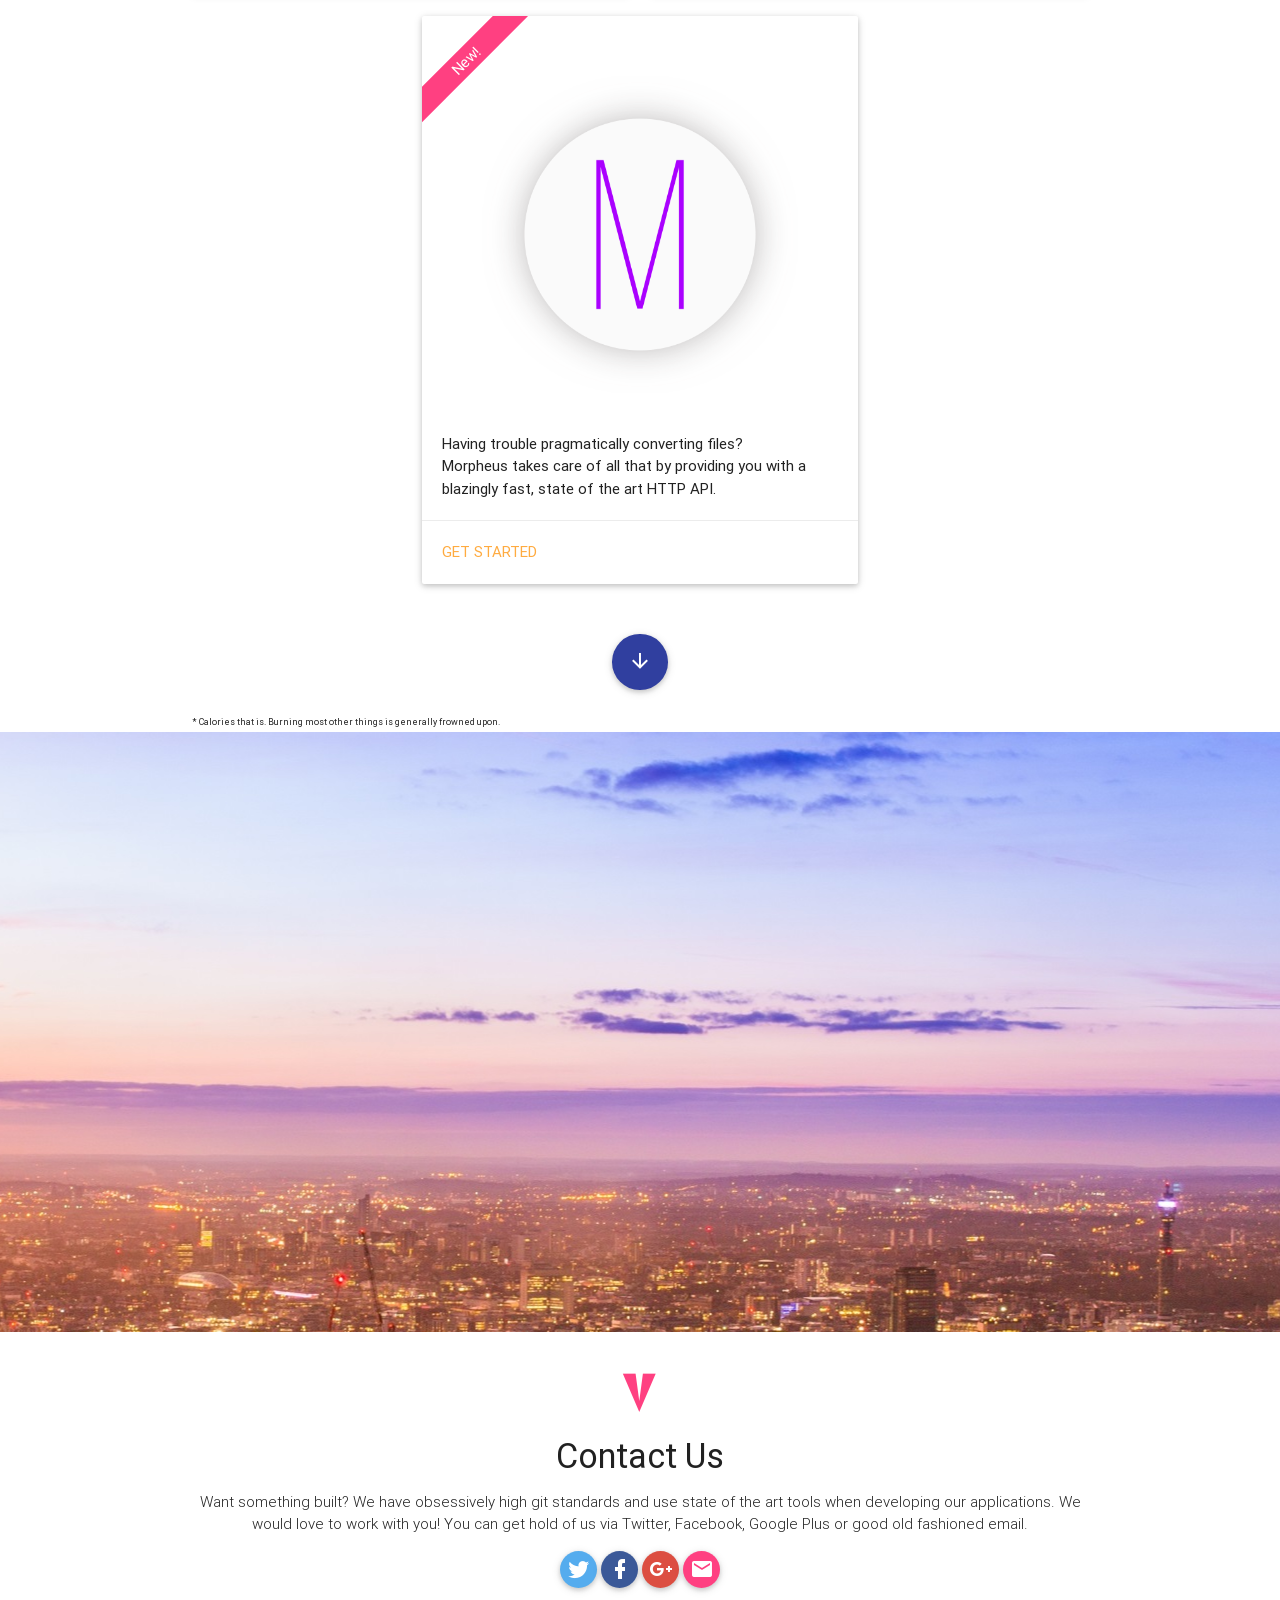
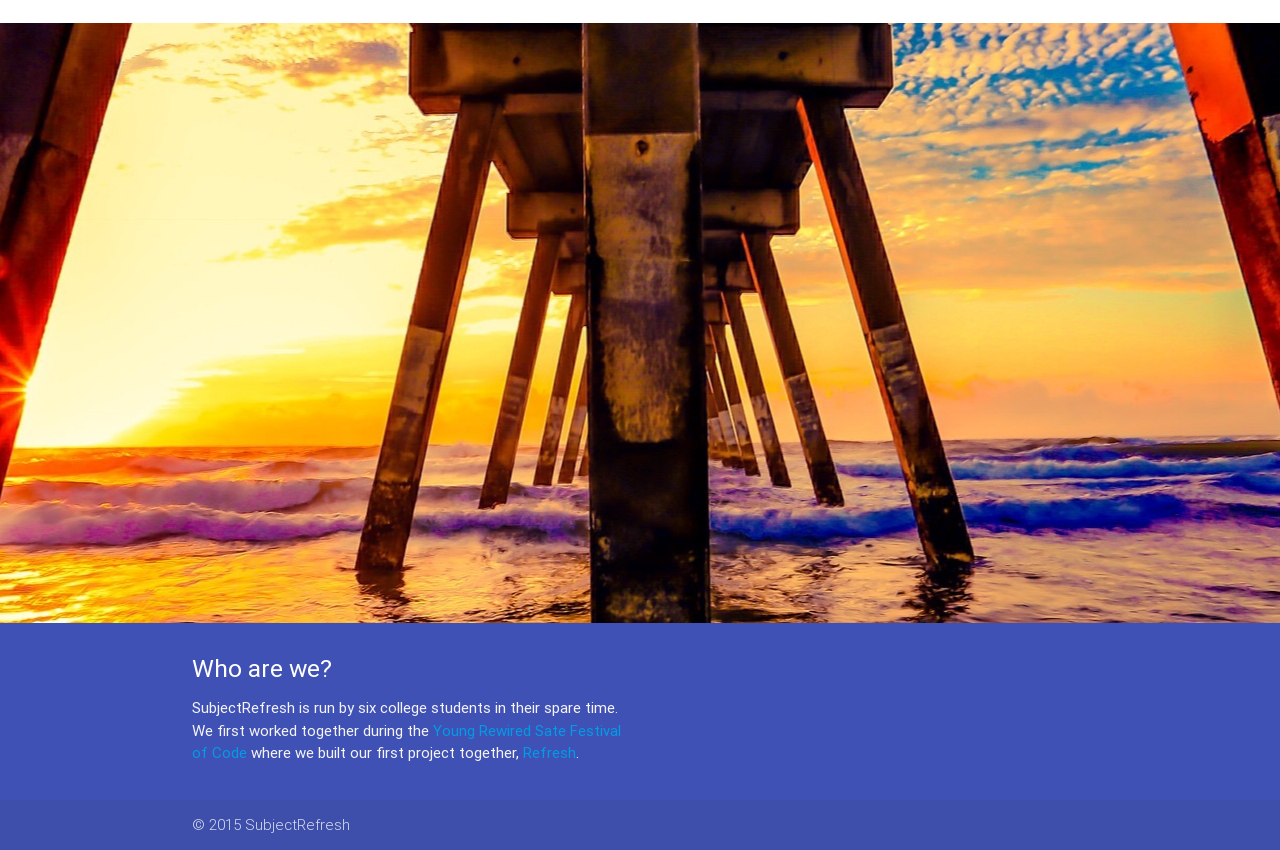
==== commit dda7e553: "Reorder for niceness" ====
--- a/index.html
+++ b/index.html
@@ -1,194 +1,186 @@
-
 <!DOCTYPE html>
 <html lang="en">
-
-<head>
-    <meta http-equiv="Content-Type" content="text/html; charset=UTF-8" />
-    <meta name="viewport" content="width=device-width, initial-scale=1, maximum-scale=1.0, user-scalable=no" />
-    <meta name="description" content="SubjectRefresh is a group of young developers who, due to their passions, are always at the forefront of technology. We are building the future right now!" />
-    <title>SubjectRefresh</title>
-    <!-- CSS  -->
-
-    <link href="css/materialize.css" type="text/css" rel="stylesheet" media="screen,projection" />
-    <link href="css/style.css" type="text/css" rel="stylesheet" media="screen,projection" />
-    <link rel="apple-touch-icon" sizes="57x57" href="apple-touch-icon-57x57.png">
-    <link rel="apple-touch-icon" sizes="60x60" href="apple-touch-icon-60x60.png">
-    <link rel="apple-touch-icon" sizes="72x72" href="apple-touch-icon-72x72.png">
-    <link rel="apple-touch-icon" sizes="76x76" href="apple-touch-icon-76x76.png">
-    <link rel="apple-touch-icon" sizes="114x114" href="apple-touch-icon-114x114.png">
-    <link rel="apple-touch-icon" sizes="120x120" href="apple-touch-icon-120x120.png">
-    <link rel="apple-touch-icon" sizes="144x144" href="apple-touch-icon-144x144.png">
-    <link rel="apple-touch-icon" sizes="152x152" href="apple-touch-icon-152x152.png">
-    <link rel="apple-touch-icon" sizes="180x180" href="apple-touch-icon-180x180.png">
-    <link rel="icon" type="image/png" href="favicon-32x32.png" sizes="32x32">
-    <link rel="icon" type="image/png" href="android-chrome-192x192.png" sizes="192x192">
-    <link rel="icon" type="image/png" href="favicon-96x96.png" sizes="96x96">
-    <link rel="icon" type="image/png" href="favicon-16x16.png" sizes="16x16">
-    <link rel="manifest" href="manifest.json">
-    <link rel="mask-icon" href="safari-pinned-tab.svg" color="#3f51b5">
-    <meta name="msapplication-TileColor" content="#ffffff">
-    <meta name="msapplication-TileImage" content="mstile-144x144.png">
-    <meta name="theme-color" content="#ffffff">
-
-    <link href="css/materialdesignicons.css" media="all" rel="stylesheet" type="text/css" />
-</head>
-
-<body class="white">
-    <div class="fixed-action-btn" style="bottom: 45px; right: 24px;">
-        <a class="btn-floating btn-large pink">
-            <i class="large mdi mdi-share-variant"></i>
-        </a>
-        <ul>
-            <li><a class="btn-floating red" href="mailto:learn@subjectrefresh.info"><i class="large mdi mdi-email"></i></a></li>
-            <li><a class="btn-floating blue darken-2" href="https://www.facebook.com/sharer/sharer.php?u=Check%20out%20REFRESH%20for%20some%20awesome%20revision%20tools%20http%3A//subjectrefresh.info/" target="_blank"><i class="large mdi mdi-facebook"></i></a></li>
-            <li><a class="btn-floating green" href="https://plus.google.com/share?url=Check%20out%20http%3A//subjectrefresh.info/%20for%20some%20awesome%20revision%20tools%20" target="_blank"><i class="large mdi mdi-google-plus"></i></a></li>
-            <li><a class="btn-floating light-blue darken-1" href="https://twitter.com/home?status=Check%20out%20http%3A//subjectrefresh.info/%20for%20some%20awesome%20revision%20tools%20%40subjectrefresh%20%23refresh" target="_blank"><i class="large mdi mdi-twitter"></i></a></li>
-        </ul>
-    </div>
-    <nav class="indigo" role="navigation">
-        <div class="nav-wrapper container">
-            <ul class="right valign-wrapper">
-                <li>
-                    <a href="/refresh"> <img class="header-image" src="images/refresh.png" /></a>
-                </li>
-                <li>
-                    <a href="/healthy"> <img class="header-image" src="images/healthy.png" /></a>
-                </li>
-                <li style="width: 100px">
-                    <a href="/blog">Blog</a>
-                </li>
-            </ul>
-        </div>
-    </nav>
-    <div id="index-banner" class="parallax-container center-align">
-        <div class="section no-pad-bot valign-wrapper">
-            <div class="container ">
-                <br>
-                <img class="responsive-img" src="images/logo.png">
-                <a href="#projects"><span class="mdi mdi-arrow-down pink-text darken-1" style="position:absolute;left:0;right:0;bottom:10vh;font-size:50px"></span></a>
-            </div>
-        </div>
-        <div class="parallax"><img src="images/trees.jpg" alt="Unsplashed background img 1"></div>
-    </div>
-    <div class=" container white">
-        <div class="section">
-            <div class="row">
-                <div class="col s12 center pink-text">
-                    <h2>Our projects</h2>
-                </div>
-                <div id="projects" class="col s12 m6 scrollspy">
-                    <div class="card">
-                        <div class="card-content">
-                            <div class="banner">New!</div>
-                            <div class="card-image">
-                                <img src="images/morpheus.png">
-                            </div>
-                            <p>Having trouble pragmatically converting files?</p>
-                            <p>Morpheus takes care of all that by providing you with a blazingly fast, state of the art HTTP API.</p>
-                        </div>
-                        <div class="card-action">
-                            <a href="morpheus/">Get started</a>
-                        </div>
-                    </div>
-                </div>
-                <div class="col s12 m6">
-                    <div class="card large">
-                        <div class="card-image valign-wrapper">
-                            <a href="healthy/" class="valign-wrapper"><img src="images/healthy.png"></a>
-                            <span class="card-title">Healthy</span>
-                        </div>
-                        <div class="row">
-                            <div class="card-content">
-                                <p>How much do <i>you</i> need to exercise to burn off that pizza?</p>
-                            </div>
-                        </div>
-                        <div class="card-action">
-                            <a href="healthy/">Get burning*</a>
-                        </div>
-                    </div>
-                </div>
-                <div class="col s12 m6 offset-m3">
-                    <div class="card large">
-                        <div class="card-image valign-wrapper">
-                            <div class="banner">In development</div>
-                            <a href="refresh/" class="valign-wrapper"><img src="images/refresh_dark.png"></a>
-                            <span class="card-title">Refresh</span>
-                        </div>
-                        <div class="row">
-                            <div class="card-content">
-                                <p>Ever had problems with revision?</p>
-                                <p>Refresh fixes that by providing you with high quality, relevant and a large quantity of material.</p>
-                            </div>
-                        </div>
-                        <div class="card-action">
-                            <a href="refresh/">Currently in development</a>
-                        </div>
-                    </div>
-                </div>
-            </div>
-        </div>
-
-        <div class="row center-align "><a href="#contact" class="btn-floating btn-large waves-effect waves-light indigo darken-1"><i class="mdi mdi-arrow-down"></i></a></div>
-        <span class="small-font">* Calories that is. Burning most other things is generally frowned upon.</span>
-    </div>
-    <div class="parallax-container valign-wrapper">
-        <div class="parallax"><img src="images/city.jpg" alt="Unsplashed background img 2" class="parallax-image"></div>
-    </div>
-    <div class="container">
-        <div class="section">
-            <div id="contact" class="row scrollspy">
-                <div class="col s12 center">
-                    <h3><i class="mdi-content-send pink-text" style="transform: rotate(90deg);"></i></h3>
-                    <h4>Contact Us</h4>
-                    <p class="light">Want something built? We have obsessively high git standards and use state of the art tools when developing our applications. We would love to work with you! You can get hold of us via Twitter, Facebook, Google Plus or good old fashioned email.</p>
-                    <a href="https://twitter.com/SubjectRefresh" class="btn-floating light-blue darken-1" style="background-color:#55acee !important;" target="_blank"><i class="mdi mdi-twitter"></i></a>
-                    <a href="https://facebook.com/SubjectRefresh" class="btn-floating blue darken-1" target="_blank" style="background-color:#3b5998 !important;"><i class="mdi mdi-facebook"></i></a>
-                    <a href="https://plus.google.com" class="btn-floating red" target="_blank" style="background-color:#DC4E41 !important;"><i class="mdi mdi-google-plus"></i></a>
-                    <a href="mailto:learn@subjectrefresh.info" class="btn-floating healthy-green"><i class="mdi mdi-email"></i></a>
-                </div>
-            </div>
-        </div>
-    </div>
-    <div class="parallax-container valign-wrapper">
-        <div class="parallax"><img src="images/pier.jpg" alt="Unsplashed background img 3"></div>
-    </div>
-    <footer class="page-footer">
-        <div class="container">
-            <div class="row">
-                <div class="col l6 s12">
-                    <h5 class="white-text">Who are we?</h5>
-                    <p class="grey-text text-lighten-4">SubjectRefresh is run by six college students in their spare time. We first worked together during the <a href="http://yrs.io" target="_blank">Young Rewired Sate</a> <a href="http://festival.yrs.io" target="_blank">Festival of Code</a> where we built our first project together, <a href="/refresh" target="_blank">Refresh</a>.</p>
-                </div>
-            </div>
-        </div>
-        <div class="footer-copyright">
-            <div class="container">
-                &copy; 2015 SubjectRefresh
-            </div>
-        </div>
-    </footer>
-    <!--  Scripts-->
-    <script src="https://code.jquery.com/jquery-2.1.1.min.js"></script>
-    <script src="js/bin/materialize.js"></script>
-    <script src="js/bin/init.js"></script>
-    <script src="js/detectmobilebrowser.js"></script>
-    <script>
-    (function(i, s, o, g, r, a, m) {
-        i['GoogleAnalyticsObject'] = r;
-        i[r] = i[r] || function() {
-            (i[r].q = i[r].q || []).push(arguments)
-        }, i[r].l = 1 * new Date();
-        a = s.createElement(o),
-            m = s.getElementsByTagName(o)[0];
-        a.async = 1;
-        a.src = g;
-        m.parentNode.insertBefore(a, m)
-    })(window, document, 'script', 'http://www.google-analytics.com/analytics.js', 'ga');
-
-    ga('create', 'UA-69122586-1', 'auto');
-    ga('send', 'pageview');
-    ga('_setDomainName', 'subjectrefresh.info');
-    </script>
-</body>
-
-</html>
+	<head>
+		<meta http-equiv="Content-Type" content="text/html; charset=UTF-8" />
+		<meta name="viewport" content="width=device-width, initial-scale=1, maximum-scale=1.0, user-scalable=no" />
+		<meta name="description" content="SubjectRefresh is a group of young developers who, due to their passions, are always at the forefront of technology. We are building the future right now!" />
+		<title>SubjectRefresh</title>
+		<!-- CSS  -->
+		<link href="css/materialize.css" type="text/css" rel="stylesheet" media="screen,projection" />
+		<link href="css/style.css" type="text/css" rel="stylesheet" media="screen,projection" />
+		<link rel="apple-touch-icon" sizes="57x57" href="apple-touch-icon-57x57.png">
+		<link rel="apple-touch-icon" sizes="60x60" href="apple-touch-icon-60x60.png">
+		<link rel="apple-touch-icon" sizes="72x72" href="apple-touch-icon-72x72.png">
+		<link rel="apple-touch-icon" sizes="76x76" href="apple-touch-icon-76x76.png">
+		<link rel="apple-touch-icon" sizes="114x114" href="apple-touch-icon-114x114.png">
+		<link rel="apple-touch-icon" sizes="120x120" href="apple-touch-icon-120x120.png">
+		<link rel="apple-touch-icon" sizes="144x144" href="apple-touch-icon-144x144.png">
+		<link rel="apple-touch-icon" sizes="152x152" href="apple-touch-icon-152x152.png">
+		<link rel="apple-touch-icon" sizes="180x180" href="apple-touch-icon-180x180.png">
+		<link rel="icon" type="image/png" href="favicon-32x32.png" sizes="32x32">
+		<link rel="icon" type="image/png" href="android-chrome-192x192.png" sizes="192x192">
+		<link rel="icon" type="image/png" href="favicon-96x96.png" sizes="96x96">
+		<link rel="icon" type="image/png" href="favicon-16x16.png" sizes="16x16">
+		<link rel="manifest" href="manifest.json">
+		<link rel="mask-icon" href="safari-pinned-tab.svg" color="#3f51b5">
+		<meta name="msapplication-TileColor" content="#ffffff">
+		<meta name="msapplication-TileImage" content="mstile-144x144.png">
+		<meta name="theme-color" content="#ffffff">
+		<link href="css/materialdesignicons.css" media="all" rel="stylesheet" type="text/css" />
+	</head>
+	<body class="white">
+		<div class="fixed-action-btn" style="bottom: 45px; right: 24px;">
+			<a class="btn-floating btn-large pink">
+				<i class="large mdi mdi-share-variant"></i>
+			</a>
+			<ul>
+				<li><a class="btn-floating red" href="mailto:learn@subjectrefresh.info"><i class="large mdi mdi-email"></i></a></li>
+				<li><a class="btn-floating blue darken-2" href="https://www.facebook.com/sharer/sharer.php?u=Check%20out%20REFRESH%20for%20some%20awesome%20revision%20tools%20http%3A//subjectrefresh.info/" target="_blank"><i class="large mdi mdi-facebook"></i></a></li>
+				<li><a class="btn-floating green" href="https://plus.google.com/share?url=Check%20out%20http%3A//subjectrefresh.info/%20for%20some%20awesome%20revision%20tools%20" target="_blank"><i class="large mdi mdi-google-plus"></i></a></li>
+				<li><a class="btn-floating light-blue darken-1" href="https://twitter.com/home?status=Check%20out%20http%3A//subjectrefresh.info/%20for%20some%20awesome%20revision%20tools%20%40subjectrefresh%20%23refresh" target="_blank"><i class="large mdi mdi-twitter"></i></a></li>
+			</ul>
+		</div>
+		<nav class="indigo" role="navigation">
+			<div class="nav-wrapper container">
+				<ul class="right valign-wrapper">
+					<li>
+						<a href="/refresh"> <img class="header-image" src="images/refresh.png" /></a>
+					</li>
+					<li>
+						<a href="/healthy"> <img class="header-image" src="images/healthy.png" /></a>
+					</li>
+					<li style="width: 100px">
+						<a href="/blog">Blog</a>
+					</li>
+				</ul>
+			</div>
+		</nav>
+		<div id="index-banner" class="parallax-container center-align">
+			<div class="section no-pad-bot valign-wrapper">
+				<div class="container ">
+					<br>
+					<img class="responsive-img" src="images/logo.png">
+					<a href="#projects"><span class="mdi mdi-arrow-down pink-text darken-1" style="position:absolute;left:0;right:0;bottom:10vh;font-size:50px"></span></a>
+				</div>
+			</div>
+			<div class="parallax"><img src="images/trees.jpg" alt="Unsplashed background img 1"></div>
+		</div>
+		<div class=" container white">
+			<div class="section scrollspy" id="projects" >
+				<div class="row">
+					<div class="col s12 center pink-text">
+						<h2>Our projects</h2>
+					</div>
+					<div class="col s12 m6">
+						<div class="card large">
+							<div class="card-image valign-wrapper">
+								<a href="healthy/" class="valign-wrapper"><img src="images/healthy.png"></a>
+								<span class="card-title">Healthy</span>
+							</div>
+							<div class="row">
+								<div class="card-content">
+									<p>How much do <i>you</i> need to exercise to burn off that pizza?</p>
+								</div>
+							</div>
+							<div class="card-action">
+								<a href="healthy/">Get burning*</a>
+							</div>
+						</div>
+					</div>
+					<div class="col s12 m6">
+						<div class="card large">
+							<div class="card-image valign-wrapper">
+								<div class="banner">In development</div>
+								<a href="refresh/" class="valign-wrapper"><img src="images/refresh_dark.png"></a>
+								<span class="card-title">Refresh</span>
+							</div>
+							<div class="row">
+								<div class="card-content">
+									<p>Ever had problems with revision?</p>
+									<p>Refresh fixes that by providing you with high quality, relevant and a large quantity of material.</p>
+								</div>
+							</div>
+							<div class="card-action">
+								<a href="refresh/">Currently in development</a>
+							</div>
+						</div>
+					</div>
+					<div class="col s12 m6 offset-m3">
+						<div class="card">
+							<div class="card-content">
+								<div class="banner">New!</div>
+								<div class="card-image">
+									<img src="images/morpheus.png">
+								</div>
+								<p>Having trouble pragmatically converting files?</p>
+								<p>Morpheus takes care of all that by providing you with a blazingly fast, state of the art HTTP API.</p>
+							</div>
+							<div class="card-action">
+								<a href="morpheus/">Get started</a>
+							</div>
+						</div>
+					</div>
+				</div>
+			</div>
+			<div class="row center-align "><a href="#contact" class="btn-floating btn-large waves-effect waves-light indigo darken-1"><i class="mdi mdi-arrow-down"></i></a></div>
+			<span class="small-font">* Calories that is. Burning most other things is generally frowned upon.</span>
+		</div>
+		<div class="parallax-container valign-wrapper">
+			<div class="parallax"><img src="images/city.jpg" alt="Unsplashed background img 2" class="parallax-image"></div>
+		</div>
+		<div class="container">
+			<div class="section">
+				<div id="contact" class="row scrollspy">
+					<div class="col s12 center">
+						<h3><i class="mdi-content-send pink-text" style="transform: rotate(90deg);"></i></h3>
+						<h4>Contact Us</h4>
+						<p class="light">Want something built? We have obsessively high git standards and use state of the art tools when developing our applications. We would love to work with you! You can get hold of us via Twitter, Facebook, Google Plus or good old fashioned email.</p>
+						<a href="https://twitter.com/SubjectRefresh" class="btn-floating light-blue darken-1" style="background-color:#55acee !important;" target="_blank"><i class="mdi mdi-twitter"></i></a>
+						<a href="https://facebook.com/SubjectRefresh" class="btn-floating blue darken-1" target="_blank" style="background-color:#3b5998 !important;"><i class="mdi mdi-facebook"></i></a>
+						<a href="https://plus.google.com" class="btn-floating red" target="_blank" style="background-color:#DC4E41 !important;"><i class="mdi mdi-google-plus"></i></a>
+						<a href="mailto:learn@subjectrefresh.info" class="btn-floating healthy-green"><i class="mdi mdi-email"></i></a>
+					</div>
+				</div>
+			</div>
+		</div>
+		<div class="parallax-container valign-wrapper">
+			<div class="parallax"><img src="images/pier.jpg" alt="Unsplashed background img 3"></div>
+		</div>
+		<footer class="page-footer">
+			<div class="container">
+				<div class="row">
+					<div class="col l6 s12">
+						<h5 class="white-text">Who are we?</h5>
+						<p class="grey-text text-lighten-4">SubjectRefresh is run by six college students in their spare time. We first worked together during the <a href="http://yrs.io" target="_blank">Young Rewired Sate</a> <a href="http://festival.yrs.io" target="_blank">Festival of Code</a> where we built our first project together, <a href="/refresh" target="_blank">Refresh</a>.</p>
+					</div>
+				</div>
+			</div>
+			<div class="footer-copyright">
+				<div class="container">
+					&copy; 2015 SubjectRefresh
+				</div>
+			</div>
+		</footer>
+		<!--  Scripts-->
+		<script src="https://code.jquery.com/jquery-2.1.1.min.js"></script>
+		<script src="js/bin/materialize.js"></script>
+		<script src="js/bin/init.js"></script>
+		<script src="js/detectmobilebrowser.js"></script>
+		<script>
+		(function(i, s, o, g, r, a, m) {
+		i['GoogleAnalyticsObject'] = r;
+		i[r] = i[r] || function() {
+		(i[r].q = i[r].q || []).push(arguments)
+		}, i[r].l = 1 * new Date();
+		a = s.createElement(o),
+		m = s.getElementsByTagName(o)[0];
+		a.async = 1;
+		a.src = g;
+		m.parentNode.insertBefore(a, m)
+		})(window, document, 'script', 'http://www.google-analytics.com/analytics.js', 'ga');
+		ga('create', 'UA-69122586-1', 'auto');
+		ga('send', 'pageview');
+		ga('_setDomainName', 'subjectrefresh.info');
+		</script>
+	</body>
+</html>
